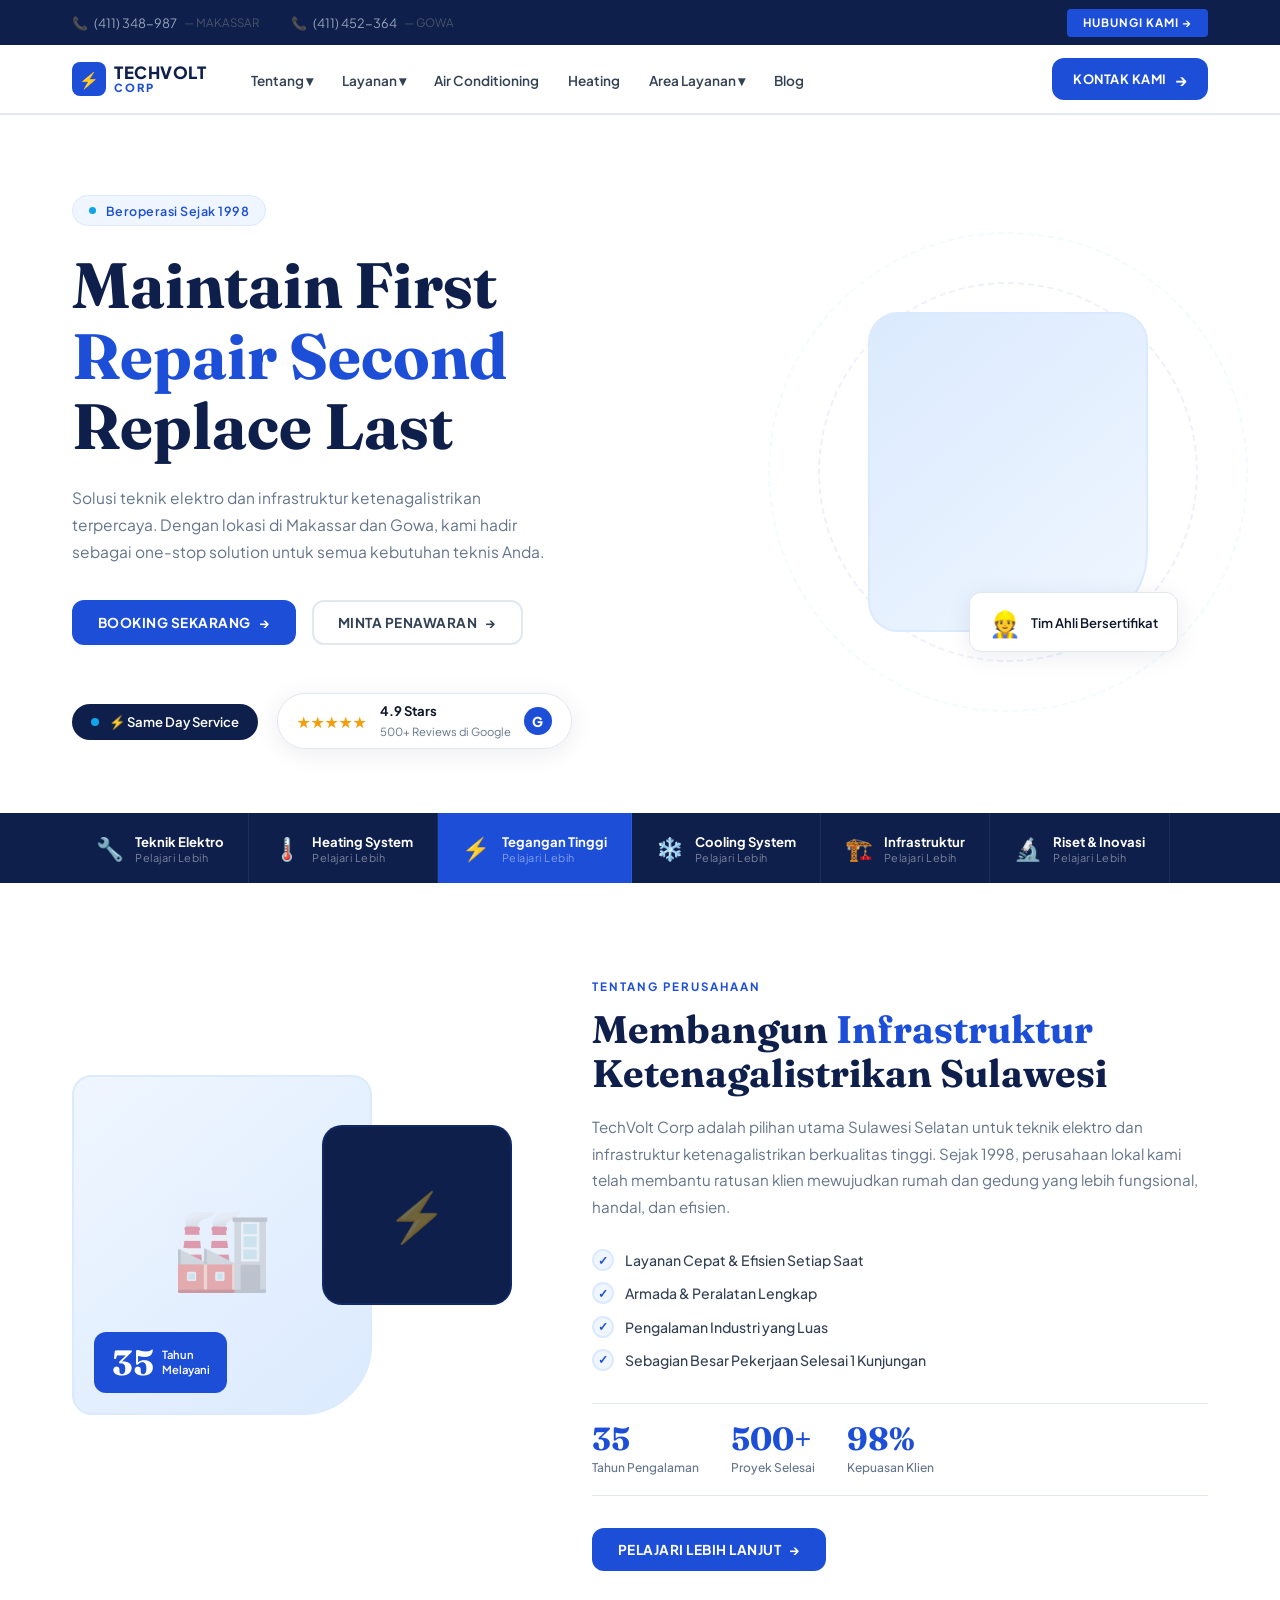
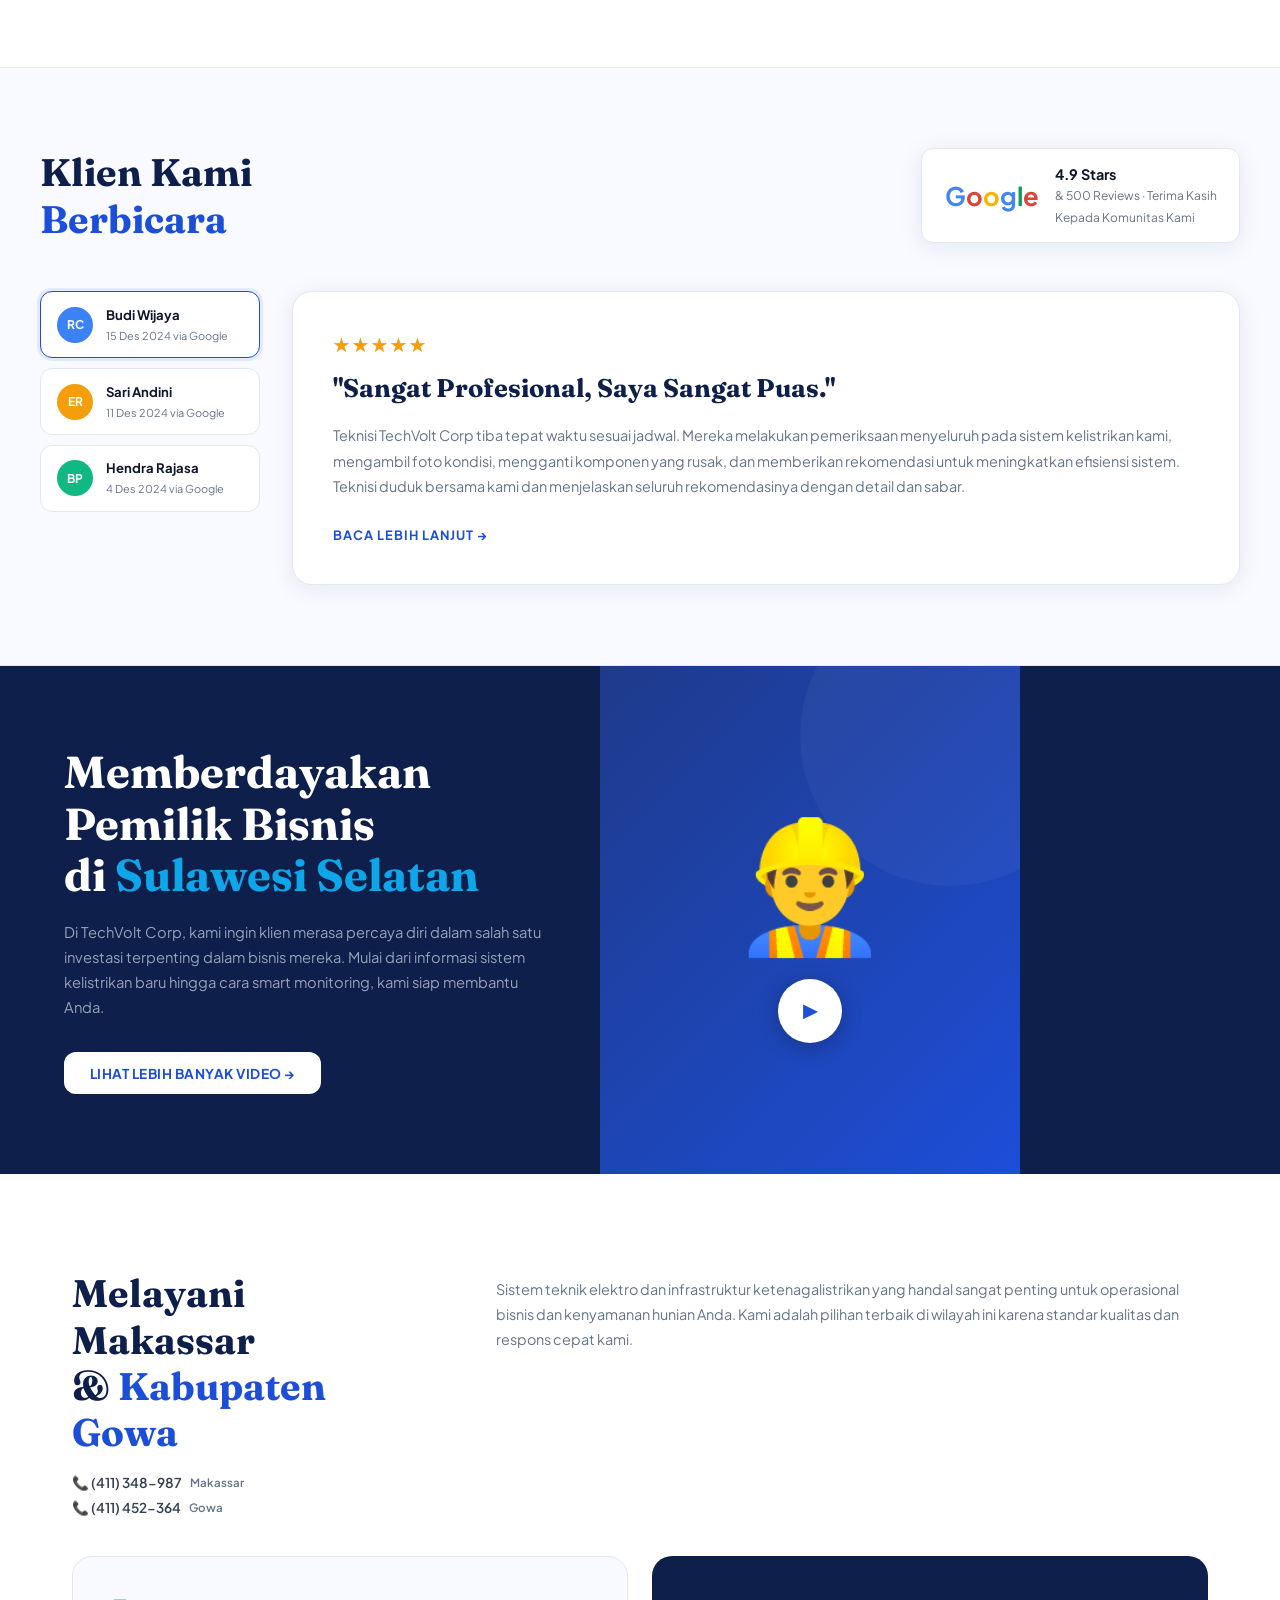
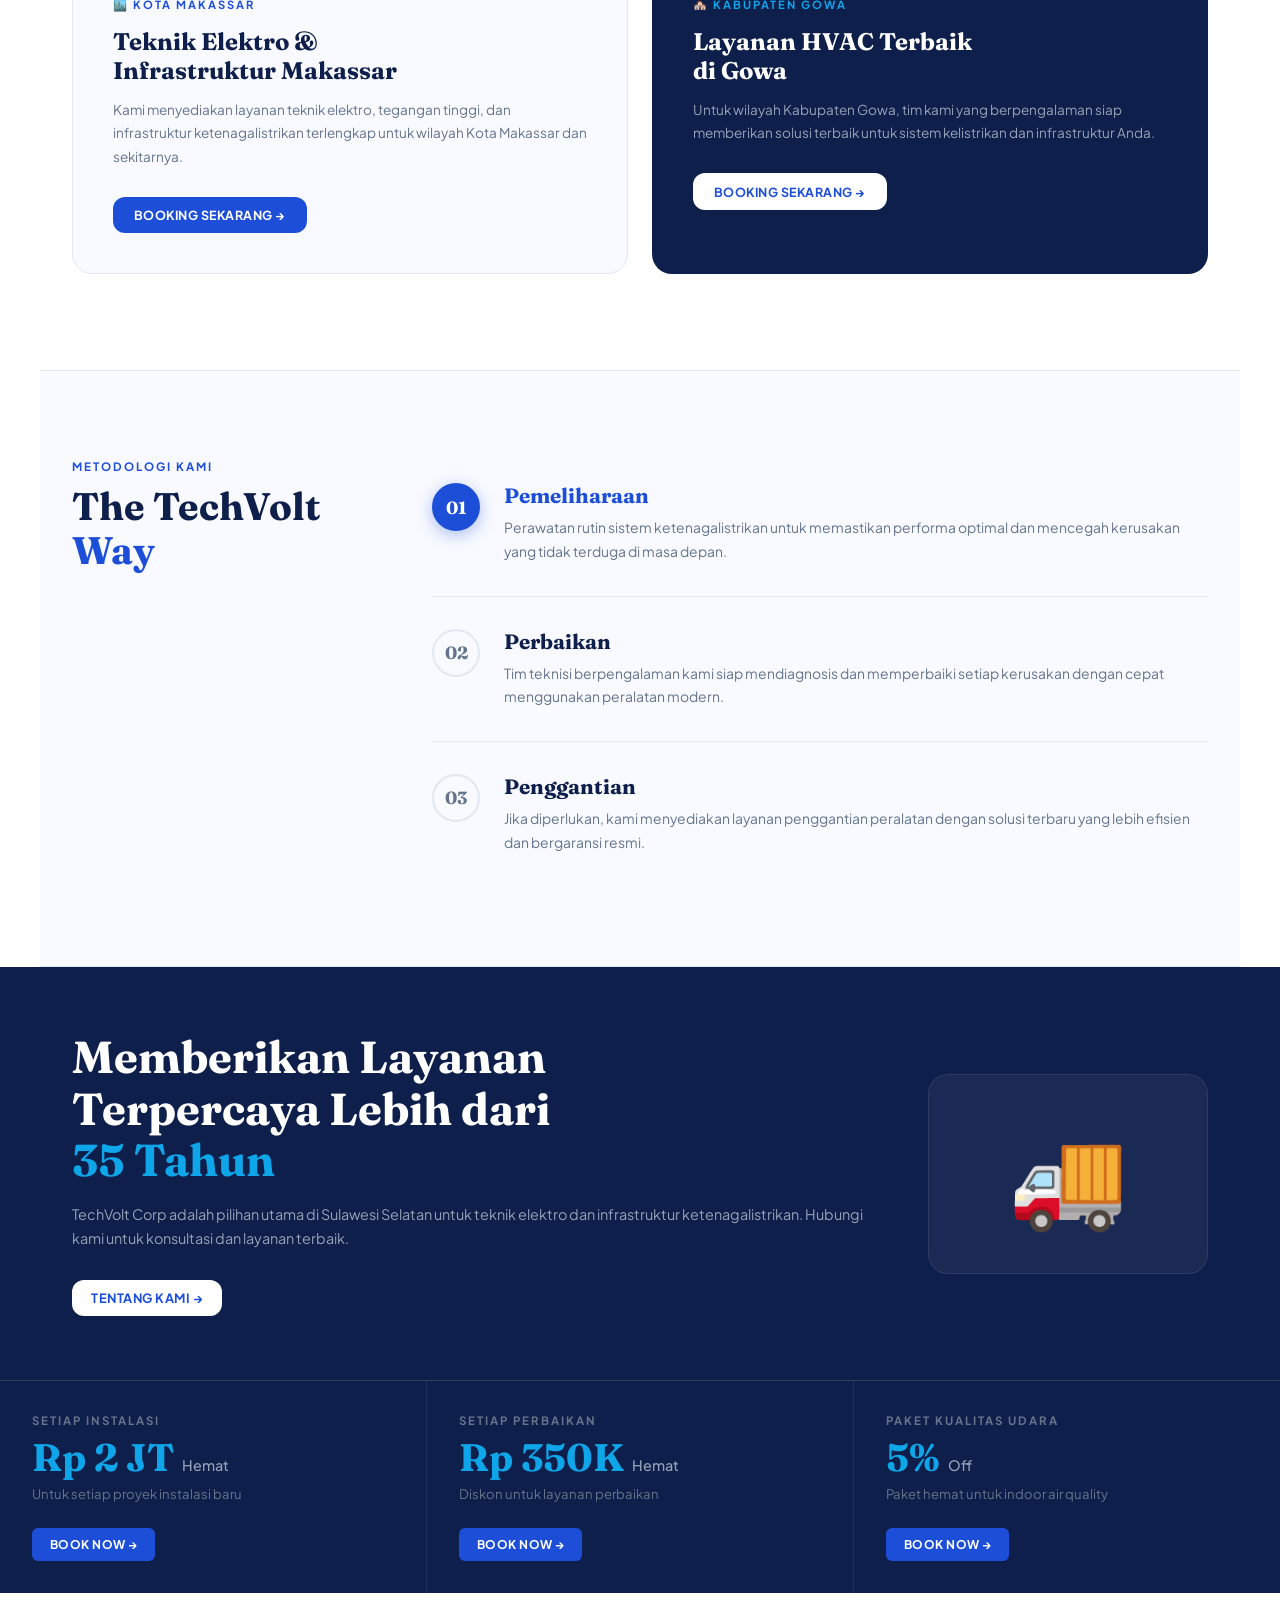
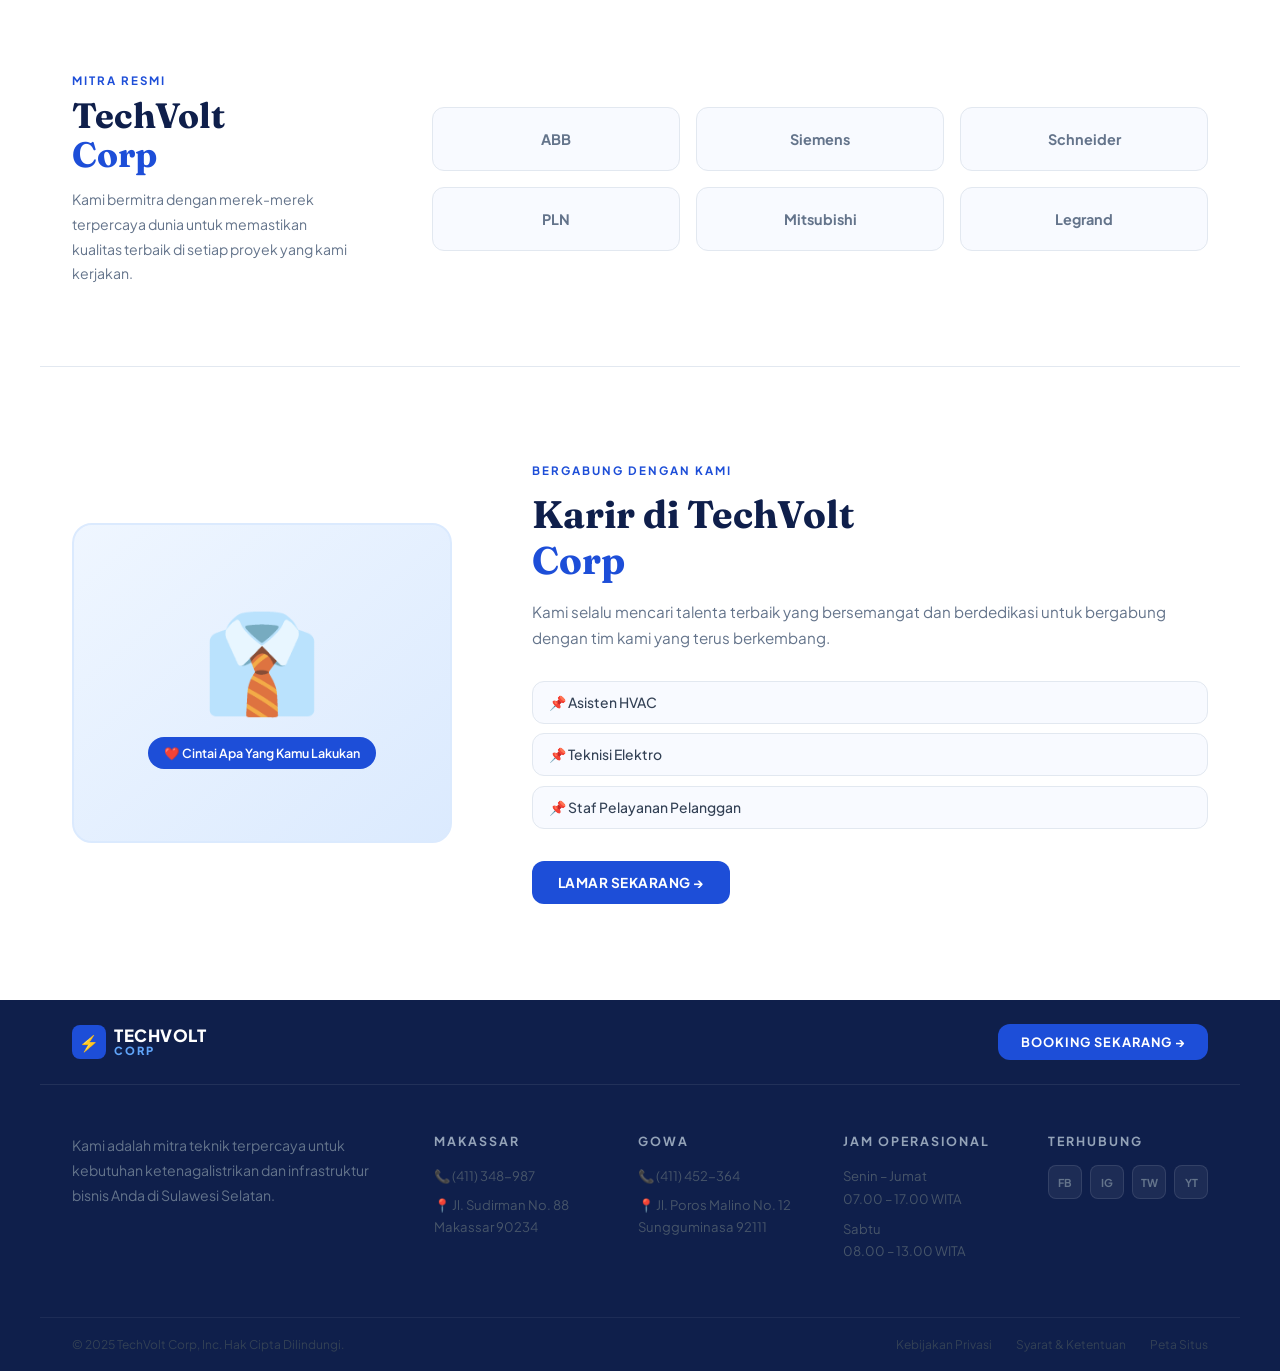
==== index.html @ 80d84a74 "Add files via upload" ====
<!DOCTYPE html>
<html lang="id">
<head>
  <meta charset="UTF-8"/>
  <meta name="viewport" content="width=device-width, initial-scale=1.0"/>
  <title>TechVolt Corp — Solusi Teknik Elektro & Infrastruktur</title>
  <link rel="preconnect" href="https://fonts.googleapis.com"/>
  <link href="https://fonts.googleapis.com/css2?family=Plus+Jakarta+Sans:wght@300;400;500;600;700;800&family=Fraunces:ital,wght@0,600;0,700;0,800;1,700&display=swap" rel="stylesheet"/>
  <link rel="stylesheet" href="style.css"/>
</head>
<body>

<!-- ── TOPBAR ── -->
<div class="topbar">
  <div class="topbar-inner">
    <div class="topbar-contacts">
      <a href="tel:+62411348987" class="topbar-link">
        <span class="topbar-icon">📞</span> (411) 348-987 <span class="topbar-city">— MAKASSAR</span>
      </a>
      <a href="tel:+62411452364" class="topbar-link">
        <span class="topbar-icon">📞</span> (411) 452-364 <span class="topbar-city">— GOWA</span>
      </a>
    </div>
    <a href="contact.html" class="topbar-cta">HUBUNGI KAMI →</a>
  </div>
</div>

<!-- ── NAVBAR ── -->
<nav class="navbar" id="navbar">
  <div class="nav-inner">
    <a href="index.html" class="logo">
      <div class="logo-bolt">⚡</div>
      <div class="logo-text">TECHVOLT<span>CORP</span></div>
    </a>
    <ul class="nav-links">
      <li><a href="about.html">Tentang ▾</a></li>
      <li><a href="services.html">Layanan ▾</a></li>
      <li><a href="services.html#ac">Air Conditioning</a></li>
      <li><a href="services.html#heating">Heating</a></li>
      <li><a href="services.html#areas">Area Layanan ▾</a></li>
      <li><a href="blog.html">Blog</a></li>
    </ul>
    <div class="nav-actions">
      <a href="contact.html" class="nav-contact-btn">KONTAK KAMI <span class="nav-arrow">→</span></a>
    </div>
    <button class="hamburger" id="hamburger">
      <span></span><span></span><span></span>
    </button>
  </div>
</nav>

<!-- MOBILE MENU -->
<div class="mobile-menu" id="mobileMenu">
  <a href="index.html">Home</a>
  <a href="about.html">Tentang Kami</a>
  <a href="services.html">Layanan</a>
  <a href="blog.html">Blog</a>
  <a href="contact.html">Kontak</a>
</div>

<!-- ── HERO ── -->
<section class="hero">
  <div class="hero-left">
    <div class="hero-tag"><span class="tag-dot"></span> Beroperasi Sejak 1998</div>
    <h1 class="hero-title">
      Maintain First<br/>
      <em>Repair Second</em><br/>
      Replace Last
    </h1>
    <p class="hero-sub">
      Solusi teknik elektro dan infrastruktur ketenagalistrikan terpercaya. 
      Dengan lokasi di Makassar dan Gowa, kami hadir sebagai one-stop solution untuk semua kebutuhan teknis Anda.
    </p>
    <div class="hero-btns">
      <a href="contact.html" class="btn-solid">BOOKING SEKARANG <span>→</span></a>
      <a href="contact.html#quote" class="btn-ghost">MINTA PENAWARAN <span>→</span></a>
    </div>

    <!-- floating badges -->
    <div class="hero-badge-1">
      <span class="badge-pulse"></span>
      <span class="badge-label">⚡ Same Day Service</span>
    </div>
    <div class="hero-badge-2">
      <div class="review-stars">★★★★★</div>
      <div class="review-info">
        <strong>4.9 Stars</strong>
        <span>500+ Reviews di Google</span>
      </div>
      <div class="google-g">G</div>
    </div>
  </div>

  <div class="hero-right">
    <div class="hero-img-wrap">
      <div class="hero-img-bg"></div>
      <div class="hero-img-card">
        <div class="hero-worker-icon">👷</div>
        <div class="hero-img-label">Tim Ahli Bersertifikat</div>
      </div>
    </div>
    <div class="hero-deco-ring r1"></div>
    <div class="hero-deco-ring r2"></div>
  </div>
</section>

<!-- ── SERVICES ROW ── -->
<section class="services-row">
  <div class="services-row-inner">
    <a href="services.html#plumbing" class="svc-chip">
      <span class="svc-ic">🔧</span>
      <div>
        <strong>Teknik Elektro</strong>
        <small>Pelajari Lebih</small>
      </div>
    </a>
    <a href="services.html#heating" class="svc-chip">
      <span class="svc-ic">🌡️</span>
      <div>
        <strong>Heating System</strong>
        <small>Pelajari Lebih</small>
      </div>
    </a>
    <a href="services.html#waterheater" class="svc-chip active">
      <span class="svc-ic">⚡</span>
      <div>
        <strong>Tegangan Tinggi</strong>
        <small>Pelajari Lebih</small>
      </div>
    </a>
    <a href="services.html#cooling" class="svc-chip">
      <span class="svc-ic">❄️</span>
      <div>
        <strong>Cooling System</strong>
        <small>Pelajari Lebih</small>
      </div>
    </a>
    <a href="services.html#drain" class="svc-chip">
      <span class="svc-ic">🏗️</span>
      <div>
        <strong>Infrastruktur</strong>
        <small>Pelajari Lebih</small>
      </div>
    </a>
    <a href="services.html#air" class="svc-chip">
      <span class="svc-ic">🔬</span>
      <div>
        <strong>Riset & Inovasi</strong>
        <small>Pelajari Lebih</small>
      </div>
    </a>
  </div>
</section>

<!-- ── ABOUT SPLIT ── -->
<section class="about-split">
  <div class="about-img-col">
    <div class="about-img-main">
      <div class="about-img-icon">🏭</div>
      <div class="about-badge-bottom">
        <strong class="ab-num">35</strong>
        <span class="ab-text">Tahun<br>Melayani</span>
      </div>
    </div>
    <div class="about-img-side">
      <div class="about-img-icon sm">⚡</div>
    </div>
  </div>

  <div class="about-text-col">
    <p class="eyebrow">TENTANG PERUSAHAAN</p>
    <h2>Membangun <em>Infrastruktur</em><br/>Ketenagalistrikan Sulawesi</h2>
    <p class="body-text">
      TechVolt Corp adalah pilihan utama Sulawesi Selatan untuk teknik elektro dan infrastruktur ketenagalistrikan berkualitas tinggi. Sejak 1998, perusahaan lokal kami telah membantu ratusan klien mewujudkan rumah dan gedung yang lebih fungsional, handal, dan efisien.
    </p>

    <div class="checklist">
      <div class="check-item"><span class="chk">✓</span> Layanan Cepat & Efisien Setiap Saat</div>
      <div class="check-item"><span class="chk">✓</span> Armada & Peralatan Lengkap</div>
      <div class="check-item"><span class="chk">✓</span> Pengalaman Industri yang Luas</div>
      <div class="check-item"><span class="chk">✓</span> Sebagian Besar Pekerjaan Selesai 1 Kunjungan</div>
    </div>

    <div class="about-stat-row">
      <div class="a-stat">
        <strong>35</strong><span>Tahun Pengalaman</span>
      </div>
      <div class="a-stat">
        <strong>500+</strong><span>Proyek Selesai</span>
      </div>
      <div class="a-stat">
        <strong>98%</strong><span>Kepuasan Klien</span>
      </div>
    </div>

    <a href="about.html" class="btn-solid">PELAJARI LEBIH LANJUT <span>→</span></a>
  </div>
</section>

<!-- ── REVIEWS ── -->
<section class="reviews-section">
  <div class="reviews-header">
    <div class="reviews-left">
      <h2>Klien Kami<br/><em>Berbicara</em></h2>
    </div>
    <div class="reviews-google">
      <div class="google-logo"><span class="g-b">G</span><span class="g-r">o</span><span class="g-y">o</span><span class="g-b">g</span><span class="g-g">l</span><span class="g-r">e</span></div>
      <div class="google-rating">
        <strong>4.9 Stars</strong>
        <span>& 500 Reviews · Terima Kasih<br/>Kepada Komunitas Kami</span>
      </div>
    </div>
  </div>

  <div class="reviews-body">
    <div class="reviews-list">
      <div class="review-pill active">
        <div class="rev-avatar" style="background:#3B82F6">RC</div>
        <div>
          <strong>Budi Wijaya</strong>
          <span>15 Des 2024 via Google</span>
        </div>
      </div>
      <div class="review-pill">
        <div class="rev-avatar" style="background:#F59E0B">ER</div>
        <div>
          <strong>Sari Andini</strong>
          <span>11 Des 2024 via Google</span>
        </div>
      </div>
      <div class="review-pill">
        <div class="rev-avatar" style="background:#10B981">BP</div>
        <div>
          <strong>Hendra Rajasa</strong>
          <span>4 Des 2024 via Google</span>
        </div>
      </div>
    </div>

    <div class="review-main">
      <div class="rev-stars">★★★★★</div>
      <h3>"Sangat Profesional, Saya Sangat Puas."</h3>
      <p>
        Teknisi TechVolt Corp tiba tepat waktu sesuai jadwal. Mereka melakukan pemeriksaan menyeluruh pada sistem kelistrikan kami, mengambil foto kondisi, mengganti komponen yang rusak, dan memberikan rekomendasi untuk meningkatkan efisiensi sistem. Teknisi duduk bersama kami dan menjelaskan seluruh rekomendasinya dengan detail dan sabar.
      </p>
      <a href="contact.html" class="rev-read">BACA LEBIH LANJUT →</a>
    </div>
  </div>
</section>

<!-- ── EMPOWERING BANNER ── -->
<section class="empower-section">
  <div class="empower-left">
    <h2>Memberdayakan<br/>Pemilik Bisnis<br/>di <em>Sulawesi Selatan</em></h2>
    <p>Di TechVolt Corp, kami ingin klien merasa percaya diri dalam salah satu investasi terpenting dalam bisnis mereka. Mulai dari informasi sistem kelistrikan baru hingga cara smart monitoring, kami siap membantu Anda.</p>
    <a href="blog.html" class="btn-white">LIHAT LEBIH BANYAK VIDEO →</a>
  </div>
  <div class="empower-right">
    <div class="empower-img-wrap">
      <div class="empower-img-icon">👷‍♂️</div>
      <div class="empower-play">▶</div>
    </div>
  </div>
</section>

<!-- ── SERVICE AREAS ── -->
<section class="areas-section">
  <div class="areas-header">
    <div class="areas-header-left">
      <h2>Melayani Makassar<br/>& <em>Kabupaten Gowa</em></h2>
      <div class="areas-phones">
        <a href="tel:+62411348987" class="area-phone">📞 (411) 348-987 <span>Makassar</span></a>
        <a href="tel:+62411452364" class="area-phone">📞 (411) 452-364 <span>Gowa</span></a>
      </div>
    </div>
    <p class="areas-desc">Sistem teknik elektro dan infrastruktur ketenagalistrikan yang handal sangat penting untuk operasional bisnis dan kenyamanan hunian Anda. Kami adalah pilihan terbaik di wilayah ini karena standar kualitas dan respons cepat kami.</p>
  </div>

  <div class="areas-cards">
    <div class="area-card">
      <div class="area-card-tag">🏙️ KOTA MAKASSAR</div>
      <h3>Teknik Elektro &<br/>Infrastruktur Makassar</h3>
      <p>Kami menyediakan layanan teknik elektro, tegangan tinggi, dan infrastruktur ketenagalistrikan terlengkap untuk wilayah Kota Makassar dan sekitarnya.</p>
      <a href="contact.html" class="area-btn">BOOKING SEKARANG →</a>
    </div>
    <div class="area-card blue">
      <div class="area-card-tag">🏘️ KABUPATEN GOWA</div>
      <h3>Layanan HVAC Terbaik<br/>di Gowa</h3>
      <p>Untuk wilayah Kabupaten Gowa, tim kami yang berpengalaman siap memberikan solusi terbaik untuk sistem kelistrikan dan infrastruktur Anda.</p>
      <a href="contact.html" class="area-btn white">BOOKING SEKARANG →</a>
    </div>
  </div>
</section>

<!-- ── THE TECHVOLT WAY ── -->
<section class="way-section">
  <div class="way-left">
    <p class="eyebrow">METODOLOGI KAMI</p>
    <h2>The TechVolt<br/><em>Way</em></h2>
  </div>
  <div class="way-steps">
    <div class="way-step active">
      <div class="step-num-wrap">
        <div class="step-num">01</div>
      </div>
      <div class="step-content">
        <h3>Pemeliharaan</h3>
        <p>Perawatan rutin sistem ketenagalistrikan untuk memastikan performa optimal dan mencegah kerusakan yang tidak terduga di masa depan.</p>
      </div>
    </div>
    <div class="way-step">
      <div class="step-num-wrap">
        <div class="step-num">02</div>
      </div>
      <div class="step-content">
        <h3>Perbaikan</h3>
        <p>Tim teknisi berpengalaman kami siap mendiagnosis dan memperbaiki setiap kerusakan dengan cepat menggunakan peralatan modern.</p>
      </div>
    </div>
    <div class="way-step">
      <div class="step-num-wrap">
        <div class="step-num">03</div>
      </div>
      <div class="step-content">
        <h3>Penggantian</h3>
        <p>Jika diperlukan, kami menyediakan layanan penggantian peralatan dengan solusi terbaru yang lebih efisien dan bergaransi resmi.</p>
      </div>
    </div>
  </div>
</section>

<!-- ── PROMO BANNER ── -->
<section class="promo-section">
  <div class="promo-top">
    <div class="promo-top-text">
      <h2>Memberikan Layanan<br/>Terpercaya Lebih dari<br/><em>35 Tahun</em></h2>
      <p>TechVolt Corp adalah pilihan utama di Sulawesi Selatan untuk teknik elektro dan infrastruktur ketenagalistrikan. Hubungi kami untuk konsultasi dan layanan terbaik.</p>
      <a href="about.html" class="btn-white sm">TENTANG KAMI →</a>
    </div>
    <div class="promo-img">
      <div class="promo-img-icon">🚚</div>
    </div>
  </div>
  <div class="promo-cards">
    <div class="promo-card">
      <div class="promo-card-label">Setiap Instalasi</div>
      <div class="promo-disc">Rp 2 JT <span>Hemat</span></div>
      <p>Untuk setiap proyek instalasi baru</p>
      <a href="contact.html" class="promo-btn">BOOK NOW →</a>
    </div>
    <div class="promo-card">
      <div class="promo-card-label">Setiap Perbaikan</div>
      <div class="promo-disc">Rp 350K <span>Hemat</span></div>
      <p>Diskon untuk layanan perbaikan</p>
      <a href="contact.html" class="promo-btn">BOOK NOW →</a>
    </div>
    <div class="promo-card">
      <div class="promo-card-label">Paket Kualitas Udara</div>
      <div class="promo-disc">5% <span>Off</span></div>
      <p>Paket hemat untuk indoor air quality</p>
      <a href="contact.html" class="promo-btn">BOOK NOW →</a>
    </div>
  </div>
</section>

<!-- ── PARTNERS ── -->
<section class="partners-section">
  <div class="partners-left">
    <p class="eyebrow">MITRA RESMI</p>
    <h2>TechVolt<br/><em>Corp</em></h2>
    <p class="body-text sm">Kami bermitra dengan merek-merek terpercaya dunia untuk memastikan kualitas terbaik di setiap proyek yang kami kerjakan.</p>
  </div>
  <div class="partners-logos">
    <div class="partner-logo">ABB</div>
    <div class="partner-logo">Siemens</div>
    <div class="partner-logo">Schneider</div>
    <div class="partner-logo">PLN</div>
    <div class="partner-logo">Mitsubishi</div>
    <div class="partner-logo">Legrand</div>
  </div>
</section>

<!-- ── CAREERS ── -->
<section class="careers-section">
  <div class="careers-img">
    <div class="careers-img-icon">👔</div>
    <div class="careers-badge">❤️ Cintai Apa Yang Kamu Lakukan</div>
  </div>
  <div class="careers-text">
    <p class="eyebrow">BERGABUNG DENGAN KAMI</p>
    <h2>Karir di TechVolt<br/><em>Corp</em></h2>
    <p class="body-text">Kami selalu mencari talenta terbaik yang bersemangat dan berdedikasi untuk bergabung dengan tim kami yang terus berkembang.</p>
    <div class="job-list">
      <div class="job-item">📌 Asisten HVAC</div>
      <div class="job-item">📌 Teknisi Elektro</div>
      <div class="job-item">📌 Staf Pelayanan Pelanggan</div>
    </div>
    <a href="contact.html" class="btn-solid">LAMAR SEKARANG →</a>
  </div>
</section>

<!-- ── FOOTER ── -->
<footer class="footer">
  <div class="footer-top-bar">
    <a href="index.html" class="logo" style="color:white">
      <div class="logo-bolt">⚡</div>
      <div class="logo-text" style="color:white">TECHVOLT<span style="color:#60A5FA">CORP</span></div>
    </a>
    <a href="contact.html" class="footer-book-btn">BOOKING SEKARANG →</a>
  </div>

  <div class="footer-grid">
    <div class="footer-col brand">
      <p>Kami adalah mitra teknik terpercaya untuk kebutuhan ketenagalistrikan dan infrastruktur bisnis Anda di Sulawesi Selatan.</p>
    </div>
    <div class="footer-col">
      <h4>Makassar</h4>
      <p>📞 (411) 348-987</p>
      <p>📍 Jl. Sudirman No. 88<br/>Makassar 90234</p>
    </div>
    <div class="footer-col">
      <h4>Gowa</h4>
      <p>📞 (411) 452-364</p>
      <p>📍 Jl. Poros Malino No. 12<br/>Sungguminasa 92111</p>
    </div>
    <div class="footer-col">
      <h4>Jam Operasional</h4>
      <p>Senin – Jumat<br/>07.00 – 17.00 WITA</p>
      <p style="margin-top:.5rem">Sabtu<br/>08.00 – 13.00 WITA</p>
    </div>
    <div class="footer-col">
      <h4>Terhubung</h4>
      <div class="footer-socials">
        <a href="#">FB</a>
        <a href="#">IG</a>
        <a href="#">TW</a>
        <a href="#">YT</a>
      </div>
    </div>
  </div>

  <div class="footer-bottom">
    <span>© 2025 TechVolt Corp, Inc. Hak Cipta Dilindungi.</span>
    <div class="footer-links-row">
      <a href="#">Kebijakan Privasi</a>
      <a href="#">Syarat & Ketentuan</a>
      <a href="#">Peta Situs</a>
    </div>
  </div>
</footer>

<script src="script.js"></script>
</body>
</html>
---- style.css ----
/* ─────────────────────────────────────────────
   TECHVOLT CORP v2 — White + Blue Modern Design
   Palette:
   - White:       #FFFFFF
   - Off-white:   #F8FAFF
   - Light blue:  #EFF6FF
   - Blue mid:    #DBEAFE
   - Blue main:   #1D4ED8
   - Blue dark:   #1E3A8A
   - Navy:        #0F1F4B
   - Accent cyan: #0EA5E9
   - Text dark:   #0F172A
   - Text gray:   #64748B
───────────────────────────────────────────── */

:root {
  --white:       #FFFFFF;
  --off-white:   #F8FAFF;
  --blue-pale:   #EFF6FF;
  --blue-light:  #DBEAFE;
  --blue:        #1D4ED8;
  --blue-dark:   #1E3A8A;
  --navy:        #0F1F4B;
  --accent:      #0EA5E9;
  --red:         #DC2626;
  --text:        #0F172A;
  --text-mid:    #334155;
  --text-gray:   #64748B;
  --border:      #E2E8F0;

  --font-head: 'Fraunces', serif;
  --font-body: 'Plus Jakarta Sans', sans-serif;

  --radius:  12px;
  --radius-lg: 20px;
  --shadow:  0 4px 24px rgba(15,31,75,0.08);
  --shadow-lg: 0 12px 48px rgba(15,31,75,0.14);
}

*, *::before, *::after { margin:0; padding:0; box-sizing:border-box; }
html { scroll-behavior: smooth; font-size: 16px; }
body { font-family: var(--font-body); background: var(--white); color: var(--text); overflow-x:hidden; }
a { text-decoration:none; color:inherit; }
img { max-width:100%; display:block; }

/* ── TOPBAR ────────────────────────────────── */
.topbar {
  background: var(--navy);
  padding: 0.55rem 0;
  font-size: 0.8rem;
}
.topbar-inner {
  max-width: 1200px;
  margin: 0 auto;
  padding: 0 2rem;
  display: flex;
  align-items: center;
  justify-content: space-between;
}
.topbar-contacts { display:flex; gap:2rem; }
.topbar-link {
  color: #94A3B8;
  display:flex; align-items:center; gap:0.4rem;
  font-family: var(--font-body);
  transition: color .2s;
}
.topbar-link:hover { color:white; }
.topbar-icon { font-size:0.8rem; }
.topbar-city { color:#475569; font-size:.72rem; }
.topbar-cta {
  background: var(--blue);
  color: white;
  font-size: 0.72rem;
  font-weight: 700;
  letter-spacing: 1px;
  padding: 0.4rem 1rem;
  border-radius: 4px;
  transition: background .2s;
}
.topbar-cta:hover { background: var(--accent); }

/* ── NAVBAR ────────────────────────────────── */
.navbar {
  position: sticky;
  top: 0;
  z-index: 1000;
  background: var(--white);
  border-bottom: 2px solid var(--border);
  transition: box-shadow .3s;
}
.navbar.scrolled { box-shadow: 0 2px 20px rgba(15,31,75,0.1); }
.nav-inner {
  max-width: 1200px;
  margin: 0 auto;
  padding: 0 2rem;
  height: 68px;
  display: flex;
  align-items: center;
  gap: 2rem;
}

.logo {
  display:flex; align-items:center; gap:0.5rem;
  flex-shrink: 0;
}
.logo-bolt {
  width: 34px; height: 34px;
  background: var(--blue);
  border-radius: 8px;
  display:flex; align-items:center; justify-content:center;
  font-size: 1rem;
  color: white;
}
.logo-text {
  font-family: var(--font-body);
  font-weight: 800;
  font-size: 1.05rem;
  letter-spacing: 0.5px;
  color: var(--navy);
  line-height: 1;
}
.logo-text span { color: var(--blue); display:block; font-size:.7rem; letter-spacing:2px; }

.nav-links {
  list-style:none;
  display:flex;
  gap:0.2rem;
  flex:1;
}
.nav-links a {
  font-size: 0.85rem;
  font-weight: 600;
  color: var(--text-mid);
  padding: 0.5rem 0.8rem;
  border-radius: 6px;
  transition: color .2s, background .2s;
  white-space: nowrap;
}
.nav-links a:hover { color: var(--blue); background: var(--blue-pale); }

.nav-contact-btn {
  display:flex; align-items:center; gap:0.5rem;
  background: var(--blue);
  color: white !important;
  font-size: 0.8rem;
  font-weight: 700;
  letter-spacing: 0.5px;
  padding: 0.65rem 1.3rem;
  border-radius: var(--radius);
  transition: background .2s, transform .2s;
  white-space: nowrap;
}
.nav-contact-btn:hover { background: var(--blue-dark); transform: translateY(-1px); }
.nav-arrow { font-size:1rem; }

.hamburger {
  display:none;
  flex-direction:column;
  gap:5px;
  background:none; border:none; cursor:pointer;
  padding:4px;
  margin-left:auto;
}
.hamburger span {
  display:block; width:24px; height:2px;
  background: var(--navy); border-radius:2px;
  transition: .3s;
}

.mobile-menu {
  display:none;
  flex-direction:column;
  background: var(--white);
  border-bottom: 2px solid var(--border);
  position: sticky; top: 68px; z-index:999;
}
.mobile-menu.open { display:flex; }
.mobile-menu a {
  padding:.85rem 2rem;
  font-size:.95rem; font-weight:600; color:var(--text-mid);
  border-bottom:1px solid var(--border);
}
.mobile-menu a:hover { color:var(--blue); background:var(--blue-pale); }

/* ── BUTTONS ───────────────────────────────── */
.btn-solid {
  display:inline-flex; align-items:center; gap:.5rem;
  background: var(--blue);
  color: white;
  font-family: var(--font-body);
  font-size: .85rem;
  font-weight: 700;
  letter-spacing: .5px;
  padding: .8rem 1.6rem;
  border-radius: var(--radius);
  transition: background .2s, transform .2s, box-shadow .2s;
}
.btn-solid:hover { background: var(--blue-dark); transform:translateY(-2px); box-shadow: 0 6px 20px rgba(29,78,216,.3); color:white; }
.btn-ghost {
  display:inline-flex; align-items:center; gap:.5rem;
  border: 2px solid var(--border);
  color: var(--text-mid);
  font-size: .85rem;
  font-weight: 700;
  letter-spacing: .5px;
  padding: .75rem 1.5rem;
  border-radius: var(--radius);
  transition: border-color .2s, color .2s;
}
.btn-ghost:hover { border-color: var(--blue); color: var(--blue); }
.btn-white {
  display:inline-flex; align-items:center; gap:.5rem;
  background: white;
  color: var(--blue);
  font-size: .85rem;
  font-weight: 700;
  letter-spacing: .5px;
  padding: .8rem 1.6rem;
  border-radius: var(--radius);
  transition: transform .2s, box-shadow .2s;
}
.btn-white:hover { transform:translateY(-2px); box-shadow:0 6px 20px rgba(0,0,0,.15); }
.btn-white.sm { padding: .65rem 1.2rem; font-size:.8rem; }

/* ── HERO ──────────────────────────────────── */
.hero {
  max-width: 1200px;
  margin: 0 auto;
  padding: 5rem 2rem 4rem;
  display: flex;
  align-items: center;
  gap: 4rem;
  position: relative;
}

.hero-left { flex: 1; }

.hero-tag {
  display: inline-flex;
  align-items:center; gap:.6rem;
  font-size: .78rem;
  font-weight: 600;
  color: var(--blue);
  background: var(--blue-pale);
  border: 1px solid var(--blue-light);
  padding: .4rem 1rem;
  border-radius: 50px;
  margin-bottom: 1.5rem;
  letter-spacing: .5px;
}
.tag-dot {
  width:7px; height:7px;
  background: var(--accent);
  border-radius:50%;
  animation: blink 1.5s infinite;
}
@keyframes blink { 0%,100%{opacity:1} 50%{opacity:.3} }

.hero-title {
  font-family: var(--font-head);
  font-size: clamp(2.8rem, 5vw, 4.2rem);
  line-height: 1.1;
  color: var(--navy);
  margin-bottom: 1.4rem;
  font-weight: 700;
}
.hero-title em { color: var(--blue); font-style: normal; }

.hero-sub {
  font-size: .97rem;
  line-height: 1.75;
  color: var(--text-gray);
  max-width: 480px;
  margin-bottom: 2.2rem;
}

.hero-btns { display:flex; gap:1rem; flex-wrap:wrap; margin-bottom:3rem; }

/* floating badges */
.hero-badge-1 {
  display:inline-flex; align-items:center; gap:.6rem;
  background: var(--navy);
  color:white;
  font-size:.82rem; font-weight:600;
  padding:.6rem 1.2rem;
  border-radius:50px;
  position:relative;
  margin-right:1rem;
}
.badge-pulse {
  width:8px;height:8px;
  background:var(--accent); border-radius:50%;
  animation: blink 1.2s infinite;
}
.badge-label { white-space:nowrap; }

.hero-badge-2 {
  display:inline-flex; align-items:center; gap:.8rem;
  background: white;
  border:1px solid var(--border);
  border-radius:50px;
  padding:.5rem 1.2rem;
  box-shadow: var(--shadow);
  vertical-align:middle;
}
.review-stars { color: #F59E0B; font-size:.95rem; letter-spacing:1px; }
.review-info strong { display:block; font-size:.82rem; color:var(--text); }
.review-info span { font-size:.7rem; color:var(--text-gray); }
.google-g {
  width:28px;height:28px;
  background:var(--blue);
  color:white;
  border-radius:50%;
  display:flex; align-items:center; justify-content:center;
  font-size:.85rem; font-weight:800;
}

/* hero right */
.hero-right {
  flex: 0 0 400px;
  position: relative;
  height: 420px;
}
.hero-img-wrap {
  position:absolute; top:50%;left:50%;
  transform:translate(-50%,-50%);
  z-index:2;
}
.hero-img-bg {
  width:280px; height:320px;
  background: linear-gradient(140deg, var(--blue-light), var(--blue-pale));
  border-radius: 30px 30px 80px 30px;
  border: 2px solid var(--blue-light);
}
.hero-img-card {
  position:absolute; bottom:-20px; right:-30px;
  background:white;
  border:1px solid var(--border);
  border-radius:var(--radius);
  padding:.8rem 1.2rem;
  display:flex; align-items:center; gap:.6rem;
  box-shadow: var(--shadow);
  font-size:.82rem; font-weight:600; color:var(--text);
}
.hero-worker-icon { font-size:1.6rem; }
.hero-img-label { white-space:nowrap; }

.hero-deco-ring {
  position:absolute; border-radius:50%;
  border:2px dashed;
}
.r1 {
  width:380px;height:380px;
  top:50%;left:50%;transform:translate(-50%,-50%);
  border-color:rgba(29,78,216,.08);
  animation:spin 30s linear infinite;
}
.r2 {
  width:480px;height:480px;
  top:50%;left:50%;transform:translate(-50%,-50%);
  border-color:rgba(14,165,233,.05);
  animation:spin 50s linear infinite reverse;
}
@keyframes spin {
  from{transform:translate(-50%,-50%) rotate(0deg)}
  to{transform:translate(-50%,-50%) rotate(360deg)}
}

/* ── SERVICES ROW ───────────────────────────── */
.services-row {
  background: var(--navy);
  padding: 0;
  overflow-x: auto;
}
.services-row-inner {
  max-width: 1200px;
  margin: 0 auto;
  padding: 0 2rem;
  display: flex;
  gap: 0;
}
.svc-chip {
  display:flex; align-items:center; gap:.7rem;
  padding: 1.2rem 1.5rem;
  border-right: 1px solid rgba(255,255,255,.07);
  flex-shrink:0;
  transition: background .2s;
  cursor:pointer;
}
.svc-chip:hover { background: rgba(255,255,255,.06); }
.svc-chip.active { background: var(--blue); }
.svc-chip:first-child { border-left:none; }
.svc-ic { font-size:1.4rem; }
.svc-chip strong { display:block; font-size:.82rem; color:white; white-space:nowrap; }
.svc-chip small { display:block; font-size:.68rem; color:rgba(255,255,255,.45); letter-spacing:.5px; margin-top:1px; }

/* ── ABOUT SPLIT ────────────────────────────── */
.about-split {
  max-width: 1200px;
  margin: 0 auto;
  padding: 6rem 2rem;
  display:flex; gap:5rem; align-items:center;
}

.about-img-col { flex:0 0 440px; position:relative; height:400px; }
.about-img-main {
  width:300px; height:340px;
  background: linear-gradient(140deg, var(--blue-pale), var(--blue-light));
  border-radius: 20px 20px 70px 20px;
  border: 2px solid var(--blue-light);
  position:absolute; left:0; top:0;
  display:flex; align-items:center; justify-content:center;
  overflow:hidden;
}
.about-img-icon { font-size:5rem; opacity:.4; }
.about-img-icon.sm { font-size:3rem; }
.about-badge-bottom {
  position:absolute; bottom:20px; left:20px;
  background: var(--blue);
  border-radius: var(--radius);
  padding:.8rem 1.1rem;
  display:flex; align-items:center; gap:.5rem;
  color:white;
}
.ab-num {
  font-family: var(--font-head);
  font-size:2.2rem; line-height:1; font-weight:700;
}
.ab-text { font-size:.7rem; line-height:1.4; font-weight:600; }
.about-img-side {
  width:190px; height:180px;
  background: var(--navy);
  border-radius: var(--radius-lg);
  position:absolute; right:0; top:50px;
  display:flex; align-items:center; justify-content:center;
  border:2px solid rgba(29,78,216,.2);
}

.about-text-col { flex:1; }
.eyebrow {
  font-size:.72rem; font-weight:700; letter-spacing:2px;
  color: var(--blue);
  margin-bottom:.8rem;
  text-transform:uppercase;
}
.about-text-col h2 {
  font-family: var(--font-head);
  font-size: clamp(1.8rem, 3vw, 2.6rem);
  color: var(--navy);
  line-height:1.15;
  margin-bottom:1.2rem;
  font-weight:700;
}
.about-text-col h2 em { color:var(--blue); font-style:normal; }
.body-text {
  font-size:.95rem; line-height:1.75; color:var(--text-gray);
  margin-bottom:1.8rem;
}
.body-text.sm { font-size:.88rem; }

.checklist { display:flex; flex-direction:column; gap:.7rem; margin-bottom:2rem; }
.check-item {
  display:flex; align-items:center; gap:.7rem;
  font-size:.88rem; color:var(--text-mid); font-weight:500;
}
.chk {
  width:22px;height:22px;
  background:var(--blue-pale); border:2px solid var(--blue-light);
  color:var(--blue); border-radius:50%;
  display:flex;align-items:center;justify-content:center;
  font-size:.75rem; font-weight:700; flex-shrink:0;
}

.about-stat-row {
  display:flex; gap:2rem; margin-bottom:2rem;
  padding:1.2rem 0; border-top:1px solid var(--border); border-bottom:1px solid var(--border);
}
.a-stat strong {
  display:block;
  font-family:var(--font-head);
  font-size:2rem; color:var(--blue); font-weight:700; line-height:1;
}
.a-stat span { font-size:.75rem; color:var(--text-gray); font-weight:500; }

/* ── REVIEWS ────────────────────────────────── */
.reviews-section {
  background: var(--off-white);
  border-top:1px solid var(--border);
  border-bottom:1px solid var(--border);
  padding: 5rem 2rem;
}
.reviews-header {
  max-width:1200px; margin:0 auto 3rem;
  display:flex; align-items:center; justify-content:space-between; gap:2rem; flex-wrap:wrap;
}
.reviews-left h2 {
  font-family:var(--font-head);
  font-size:clamp(1.8rem,3vw,2.5rem);
  color:var(--navy); font-weight:700; line-height:1.2;
}
.reviews-left h2 em { color:var(--blue); font-style:normal; }
.reviews-google {
  display:flex; align-items:center; gap:1rem;
  background:white; border:1px solid var(--border);
  border-radius:var(--radius); padding:1rem 1.4rem;
  box-shadow:var(--shadow);
}
/* Google logo colors */
.google-logo { font-size:1.6rem; font-weight:700; letter-spacing:0; }
.g-b{color:#4285F4}.g-r{color:#DB4437}.g-y{color:#F4B400}.g-g{color:#0F9D58}
.google-rating strong { display:block; font-size:.9rem; color:var(--text); }
.google-rating span { font-size:.75rem; color:var(--text-gray); line-height:1.4; }

.reviews-body {
  max-width:1200px; margin:0 auto;
  display:grid; grid-template-columns:220px 1fr; gap:2rem;
}
.reviews-list { display:flex; flex-direction:column; gap:.6rem; }
.review-pill {
  display:flex; align-items:center; gap:.8rem;
  padding:.85rem 1rem;
  border:1px solid var(--border);
  border-radius:var(--radius);
  background:white;
  cursor:pointer;
  transition:border-color .2s, box-shadow .2s;
}
.review-pill:hover { border-color:var(--blue); }
.review-pill.active { border-color:var(--blue); box-shadow:0 0 0 3px rgba(29,78,216,.1); }
.rev-avatar {
  width:36px;height:36px; border-radius:50%;
  display:flex;align-items:center;justify-content:center;
  color:white; font-size:.75rem; font-weight:700; flex-shrink:0;
}
.review-pill strong { display:block; font-size:.82rem; color:var(--text); }
.review-pill span { font-size:.68rem; color:var(--text-gray); }

.review-main {
  background:white; border:1px solid var(--border);
  border-radius:var(--radius-lg); padding:2.5rem;
  box-shadow:var(--shadow);
}
.rev-stars { color:#F59E0B; font-size:1.2rem; letter-spacing:2px; margin-bottom:1rem; }
.review-main h3 {
  font-family:var(--font-head);
  font-size:1.6rem; color:var(--navy); margin-bottom:1.2rem; font-weight:700;
}
.review-main p { font-size:.9rem; line-height:1.75; color:var(--text-gray); margin-bottom:1.5rem; }
.rev-read {
  font-size:.8rem; font-weight:700; letter-spacing:1px;
  color:var(--blue); display:inline-flex; align-items:center; gap:.3rem;
  transition:gap .2s;
}
.rev-read:hover { gap:.6rem; }

/* ── EMPOWER BANNER ─────────────────────────── */
.empower-section {
  background: var(--navy);
  display:flex; align-items:stretch;
  overflow:hidden;
}
.empower-left {
  flex:1;
  padding:5rem 3rem 5rem 4rem;
  max-width: 600px;
}
.empower-left h2 {
  font-family:var(--font-head);
  font-size:clamp(2rem,3.5vw,3rem);
  color:white; line-height:1.15; margin-bottom:1.2rem; font-weight:700;
}
.empower-left h2 em { color:var(--accent); font-style:normal; }
.empower-left p { font-size:.92rem; line-height:1.7; color:#94A3B8; margin-bottom:2rem; }
.empower-right {
  flex:0 0 420px;
  background:linear-gradient(135deg, var(--blue-dark), var(--blue));
  display:flex; align-items:center; justify-content:center;
  position:relative; overflow:hidden;
}
.empower-img-wrap { text-align:center; position:relative; z-index:1; }
.empower-img-icon { font-size:8rem; display:block; margin-bottom:1rem; }
.empower-play {
  width:64px;height:64px;
  background:white; border-radius:50%;
  display:flex;align-items:center;justify-content:center;
  font-size:1.2rem; color:var(--blue);
  margin:0 auto;
  cursor:pointer;
  box-shadow:0 4px 20px rgba(0,0,0,.25);
  transition:transform .2s;
}
.empower-play:hover { transform:scale(1.1); }
.empower-right::before {
  content:'';position:absolute;
  width:300px;height:300px;
  background:rgba(255,255,255,.04);
  border-radius:50%;
  top:-80px;right:-80px;
}

/* ── AREAS ──────────────────────────────────── */
.areas-section {
  max-width:1200px; margin:0 auto; padding:6rem 2rem;
}
.areas-header {
  display:flex; gap:4rem; align-items:flex-start; margin-bottom:2.5rem; flex-wrap:wrap;
}
.areas-header-left { flex:0 0 360px; }
.areas-header-left h2 {
  font-family:var(--font-head);
  font-size:clamp(1.8rem,3vw,2.4rem);
  color:var(--navy); line-height:1.2; margin-bottom:1.2rem; font-weight:700;
}
.areas-header-left h2 em { color:var(--blue); font-style:normal; }
.areas-phones { display:flex; flex-direction:column; gap:.5rem; }
.area-phone {
  display:inline-flex; align-items:center; gap:.5rem;
  font-size:.85rem; font-weight:600; color:var(--text-mid);
  transition:color .2s;
}
.area-phone span { font-size:.72rem; color:var(--text-gray); }
.area-phone:hover { color:var(--blue); }
.areas-desc { font-size:.9rem; line-height:1.75; color:var(--text-gray); flex:1; padding-top:.4rem; }

.areas-cards { display:grid; grid-template-columns:1fr 1fr; gap:1.5rem; }
.area-card {
  background:var(--off-white); border:1px solid var(--border);
  border-radius:var(--radius-lg); padding:2.5rem;
  transition:transform .2s, box-shadow .2s;
}
.area-card:hover { transform:translateY(-4px); box-shadow:var(--shadow-lg); }
.area-card.blue { background:var(--navy); border-color:transparent; }
.area-card-tag {
  font-size:.7rem; font-weight:700; letter-spacing:2px;
  color:var(--blue); margin-bottom:1rem;
}
.area-card.blue .area-card-tag { color:var(--accent); }
.area-card h3 {
  font-family:var(--font-head);
  font-size:1.5rem; color:var(--navy); margin-bottom:.8rem; font-weight:700; line-height:1.2;
}
.area-card.blue h3 { color:white; }
.area-card p { font-size:.85rem; line-height:1.7; color:var(--text-gray); margin-bottom:1.8rem; }
.area-card.blue p { color:#94A3B8; }
.area-btn {
  display:inline-flex; align-items:center; gap:.5rem;
  background:var(--blue); color:white;
  font-size:.78rem; font-weight:700; letter-spacing:.5px;
  padding:.65rem 1.3rem; border-radius:var(--radius);
  transition:background .2s, transform .2s;
}
.area-btn:hover { background:var(--blue-dark); transform:translateY(-1px); color:white; }
.area-btn.white { background:white; color:var(--blue); }
.area-btn.white:hover { background:var(--blue-pale); }

/* ── THE WAY ────────────────────────────────── */
.way-section {
  background:var(--off-white);
  border-top:1px solid var(--border);
  border-bottom:1px solid var(--border);
  padding:5rem 2rem;
}
.way-section > * { max-width:1200px; }
.way-section { display:flex; gap:5rem; align-items:flex-start; max-width:1200px; margin:0 auto; }
/* re-scope */
.way-left { flex:0 0 280px; padding-top:.5rem; }
.way-left .eyebrow { margin-bottom:.6rem; }
.way-left h2 {
  font-family:var(--font-head);
  font-size:clamp(2rem,3vw,2.8rem);
  color:var(--navy); font-weight:700; line-height:1.15;
}
.way-left h2 em { color:var(--blue); font-style:normal; }
.way-steps { flex:1; display:flex; flex-direction:column; gap:0; }
.way-step {
  display:flex; gap:1.5rem; padding:2rem 0;
  border-bottom:1px solid var(--border);
  cursor:pointer;
  transition:background .15s;
}
.way-step:last-child { border-bottom:none; }
.step-num-wrap {
  flex-shrink:0;
}
.step-num {
  width:48px;height:48px;
  border:2px solid var(--border);
  border-radius:50%;
  display:flex;align-items:center;justify-content:center;
  font-family:var(--font-head);
  font-size:1.1rem; color:var(--text-gray); font-weight:700;
  transition:all .2s;
}
.way-step.active .step-num {
  background:var(--blue); border-color:var(--blue); color:white;
  box-shadow:0 4px 16px rgba(29,78,216,.35);
}
.step-content h3 {
  font-family:var(--font-head);
  font-size:1.3rem; color:var(--navy); font-weight:700; margin-bottom:.5rem;
  transition:color .2s;
}
.way-step.active .step-content h3 { color:var(--blue); }
.step-content p { font-size:.87rem; line-height:1.7; color:var(--text-gray); }

/* ── PROMO SECTION ──────────────────────────── */
.promo-section {
  background:var(--navy);
  overflow:hidden;
}
.promo-top {
  display:flex; align-items:center;
  padding:4rem 2rem;
  max-width:1200px; margin:0 auto;
  gap:3rem;
}
.promo-top-text { flex:1; }
.promo-top-text h2 {
  font-family:var(--font-head);
  font-size:clamp(2rem,3.5vw,3rem);
  color:white; line-height:1.15; margin-bottom:1rem; font-weight:700;
}
.promo-top-text h2 em { color:var(--accent); font-style:normal; }
.promo-top-text p { font-size:.9rem; line-height:1.7; color:#94A3B8; margin-bottom:1.8rem; }
.promo-img {
  flex:0 0 280px; height:200px;
  background:rgba(255,255,255,.05);
  border-radius:var(--radius-lg);
  display:flex;align-items:center;justify-content:center;
  border:1px solid rgba(255,255,255,.08);
}
.promo-img-icon { font-size:6rem; }

.promo-cards {
  display:grid; grid-template-columns:repeat(3,1fr); gap:1px;
  background:rgba(255,255,255,.08);
  border-top:1px solid rgba(255,255,255,.08);
}
.promo-card {
  background:var(--navy);
  padding:2rem;
  transition:background .2s;
}
.promo-card:hover { background:rgba(255,255,255,.04); }
.promo-card-label {
  font-size:.72rem; font-weight:700; letter-spacing:2px;
  color:#64748B; text-transform:uppercase; margin-bottom:.6rem;
}
.promo-disc {
  font-family:var(--font-head);
  font-size:2.4rem; color:var(--accent); font-weight:700; line-height:1;
  margin-bottom:.5rem;
}
.promo-disc span { font-size:.9rem; font-family:var(--font-body); color:#94A3B8; font-weight:500; }
.promo-card > p { font-size:.82rem; color:#64748B; margin-bottom:1.5rem; line-height:1.5; }
.promo-btn {
  display:inline-flex; align-items:center; gap:.4rem;
  background:var(--blue); color:white;
  font-size:.75rem; font-weight:700; letter-spacing:.5px;
  padding:.55rem 1.1rem; border-radius:6px;
  transition:background .2s;
}
.promo-btn:hover { background:var(--accent); color:white; }

/* ── PARTNERS ───────────────────────────────── */
.partners-section {
  padding:5rem 2rem;
  max-width:1200px; margin:0 auto;
  display:flex; align-items:center; gap:5rem;
  border-bottom:1px solid var(--border);
}
.partners-left { flex:0 0 280px; }
.partners-left h2 {
  font-family:var(--font-head);
  font-size:2.2rem; color:var(--navy); font-weight:700; line-height:1.1;
}
.partners-left h2 em { color:var(--blue); font-style:normal; }
.partners-left .eyebrow { margin-bottom:.6rem; }
.partners-left .body-text { margin-top:.8rem; margin-bottom:0; }
.partners-logos {
  flex:1; display:grid; grid-template-columns:repeat(3,1fr); gap:1rem;
}
.partner-logo {
  border:1px solid var(--border);
  border-radius:var(--radius);
  height:64px;
  display:flex;align-items:center;justify-content:center;
  font-weight:700; font-size:.9rem; color:var(--text-gray);
  background:var(--off-white);
  transition:border-color .2s, color .2s;
}
.partner-logo:hover { border-color:var(--blue); color:var(--blue); }

/* ── CAREERS ────────────────────────────────── */
.careers-section {
  max-width:1200px; margin:0 auto;
  padding:6rem 2rem;
  display:flex; gap:5rem; align-items:center;
}
.careers-img {
  flex:0 0 380px; height:320px;
  background:linear-gradient(140deg,var(--blue-pale),var(--blue-light));
  border-radius:var(--radius-lg);
  display:flex;align-items:center;justify-content:center;
  flex-direction:column; gap:1rem;
  position:relative; overflow:hidden;
  border:2px solid var(--blue-light);
}
.careers-img-icon { font-size:6rem; }
.careers-badge {
  background:var(--blue); color:white;
  font-size:.78rem; font-weight:600;
  padding:.5rem 1rem; border-radius:50px;
}
.careers-text { flex:1; }
.careers-text h2 {
  font-family:var(--font-head);
  font-size:clamp(1.8rem,3vw,2.6rem);
  color:var(--navy); font-weight:700; line-height:1.2; margin-bottom:1rem;
}
.careers-text h2 em { color:var(--blue); font-style:normal; }
.job-list { display:flex; flex-direction:column; gap:.6rem; margin-bottom:2rem; }
.job-item {
  padding:.75rem 1rem;
  background:var(--off-white);
  border:1px solid var(--border);
  border-radius:var(--radius);
  font-size:.87rem; font-weight:500; color:var(--text-mid);
  transition:border-color .2s, color .2s;
}
.job-item:hover { border-color:var(--blue); color:var(--blue); }

/* ── FOOTER ─────────────────────────────────── */
.footer { background:var(--navy); color:white; padding-top:0; }
.footer-top-bar {
  display:flex; align-items:center; justify-content:space-between;
  padding:1.5rem 2rem;
  max-width:1200px; margin:0 auto;
  border-bottom:1px solid rgba(255,255,255,.08);
}
.footer-book-btn {
  background:var(--blue); color:white;
  font-size:.8rem; font-weight:700; letter-spacing:1px;
  padding:.65rem 1.4rem; border-radius:var(--radius);
  transition:background .2s;
}
.footer-book-btn:hover { background:var(--accent); }
.footer-grid {
  display:grid; grid-template-columns:2fr 1fr 1fr 1fr 1fr;
  gap:3rem; padding:3rem 2rem;
  max-width:1200px; margin:0 auto;
}
.footer-col h4 {
  font-size:.78rem; font-weight:700; letter-spacing:2px;
  color:#94A3B8; text-transform:uppercase;
  margin-bottom:1rem;
}
.footer-col p {
  font-size:.82rem; color:#475569; line-height:1.7;
  margin-bottom:.4rem;
}
.footer-col.brand p { color:#64748B; font-size:.88rem; line-height:1.75; }
.footer-socials { display:flex; gap:.5rem; margin-top:.5rem; }
.footer-socials a {
  width:34px;height:34px;
  background:rgba(255,255,255,.06);
  border:1px solid rgba(255,255,255,.1);
  border-radius:8px;
  display:flex;align-items:center;justify-content:center;
  font-size:.68rem; font-weight:700; color:#64748B;
  transition:background .2s, color .2s;
}
.footer-socials a:hover { background:var(--blue); color:white; border-color:var(--blue); }
.footer-bottom {
  display:flex; justify-content:space-between; align-items:center;
  padding:1.2rem 2rem;
  max-width:1200px; margin:0 auto;
  border-top:1px solid rgba(255,255,255,.06);
  font-size:.75rem; color:#334155;
  flex-wrap:wrap; gap:.5rem;
}
.footer-links-row { display:flex; gap:1.5rem; }
.footer-links-row a { color:#334155; transition:color .2s; }
.footer-links-row a:hover { color:#94A3B8; }

/* ── SCROLL REVEAL ──────────────────────────── */
.reveal {
  opacity:0; transform:translateY(24px);
  transition:opacity .65s ease, transform .65s ease;
}
.reveal.visible { opacity:1; transform:none; }

/* ── RESPONSIVE ─────────────────────────────── */
@media (max-width:1100px) {
  .hero { flex-direction:column; padding:3rem 2rem; }
  .hero-right { display:none; }
  .about-split { flex-direction:column; }
  .about-img-col { flex:none; width:100%; }
  .way-section { flex-direction:column; gap:2rem; }
  .way-left { flex:none; }
  .partners-section { flex-direction:column; gap:2rem; }
  .empower-section { flex-direction:column; }
  .empower-right { flex:none; width:100%; height:240px; }
  .careers-section { flex-direction:column; }
  .careers-img { flex:none; width:100%; }
  .footer-grid { grid-template-columns:1fr 1fr; gap:2rem; }
}
@media (max-width:768px) {
  .topbar-contacts { gap:1rem; }
  .nav-links, .nav-actions { display:none; }
  .hamburger { display:flex; }
  .services-row-inner { gap:0; }
  .about-split { padding:3rem 1.5rem; }
  .reviews-body { grid-template-columns:1fr; }
  .areas-cards { grid-template-columns:1fr; }
  .promo-cards { grid-template-columns:1fr; }
  .promo-top { flex-direction:column; }
  .promo-img { display:none; }
  .partners-logos { grid-template-columns:repeat(2,1fr); }
  .footer-grid { grid-template-columns:1fr 1fr; padding:2rem 1.5rem; }
  .footer-bottom { flex-direction:column; text-align:center; }
  .areas-header { flex-direction:column; gap:1.5rem; }
  .areas-header-left { flex:none; }
}
@media (max-width:480px) {
  .topbar-contacts { display:none; }
  .hero-btns { flex-direction:column; }
  .footer-grid { grid-template-columns:1fr; }
}
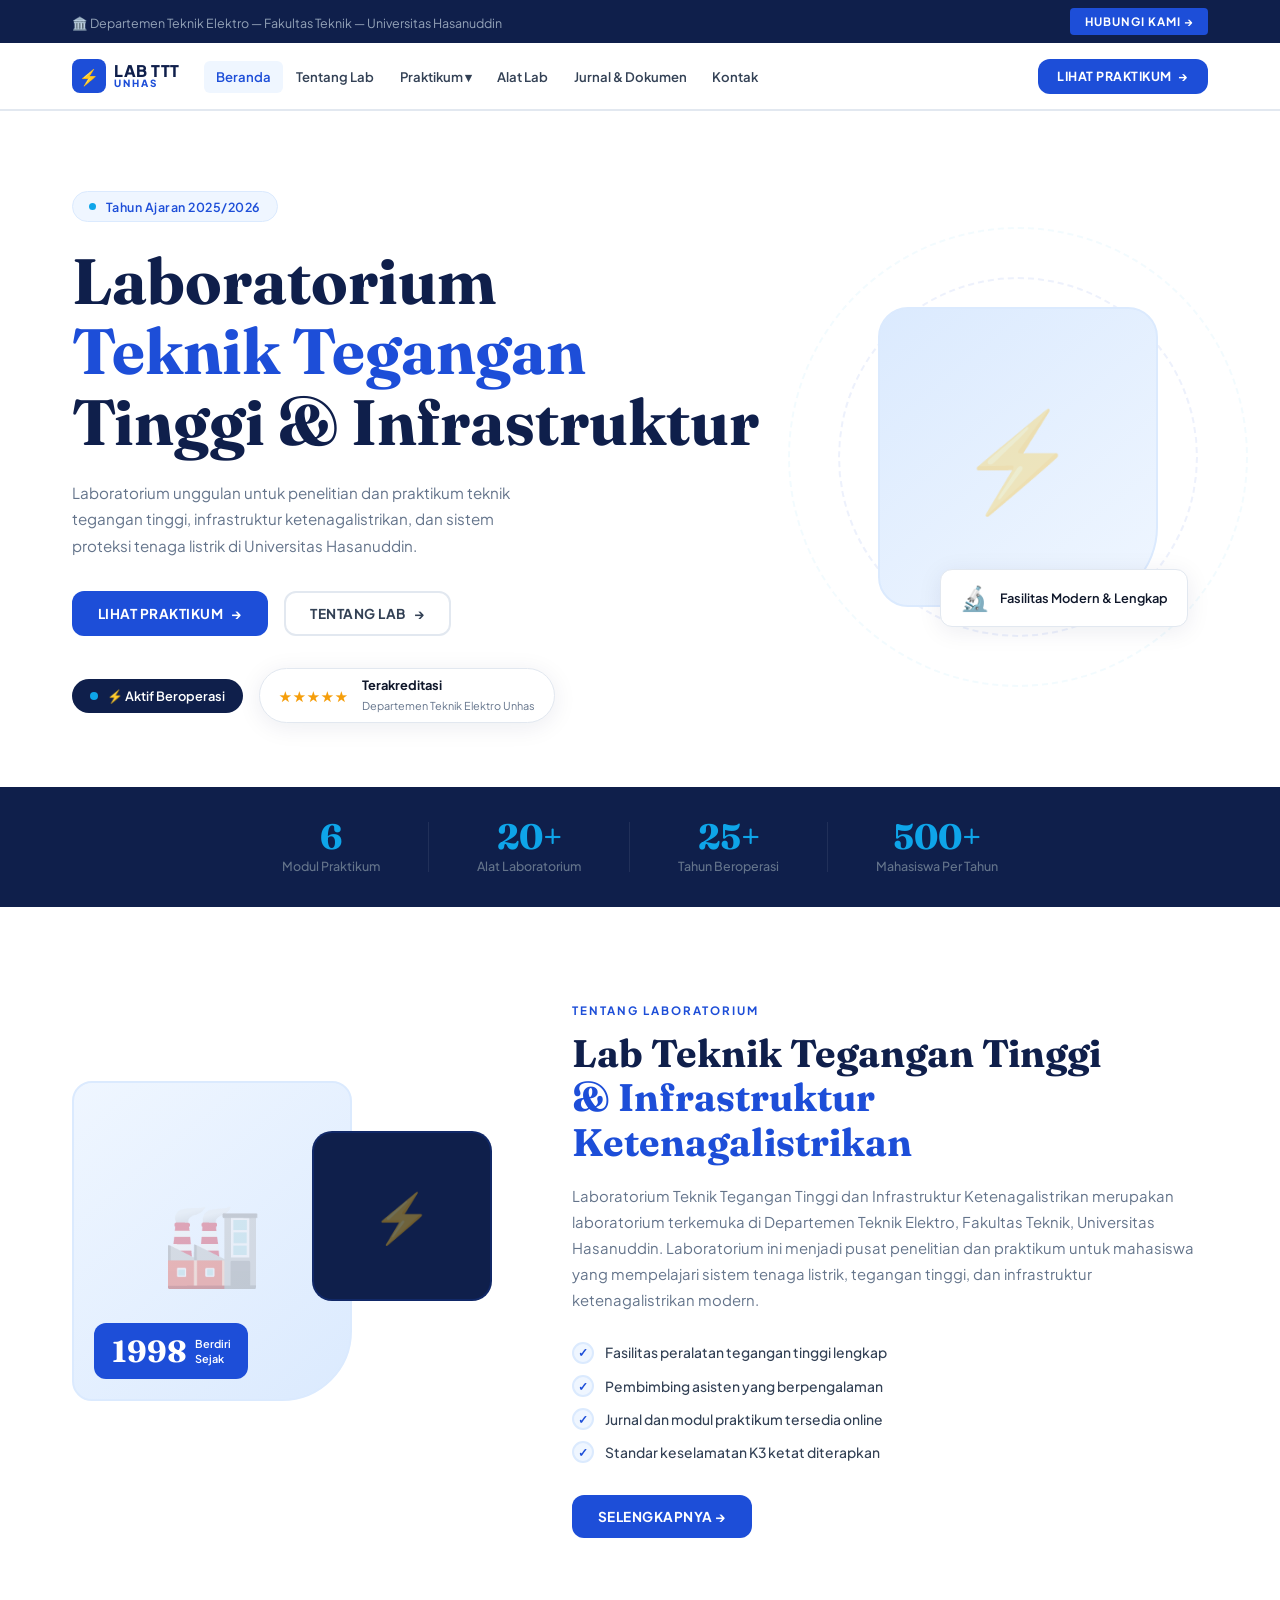
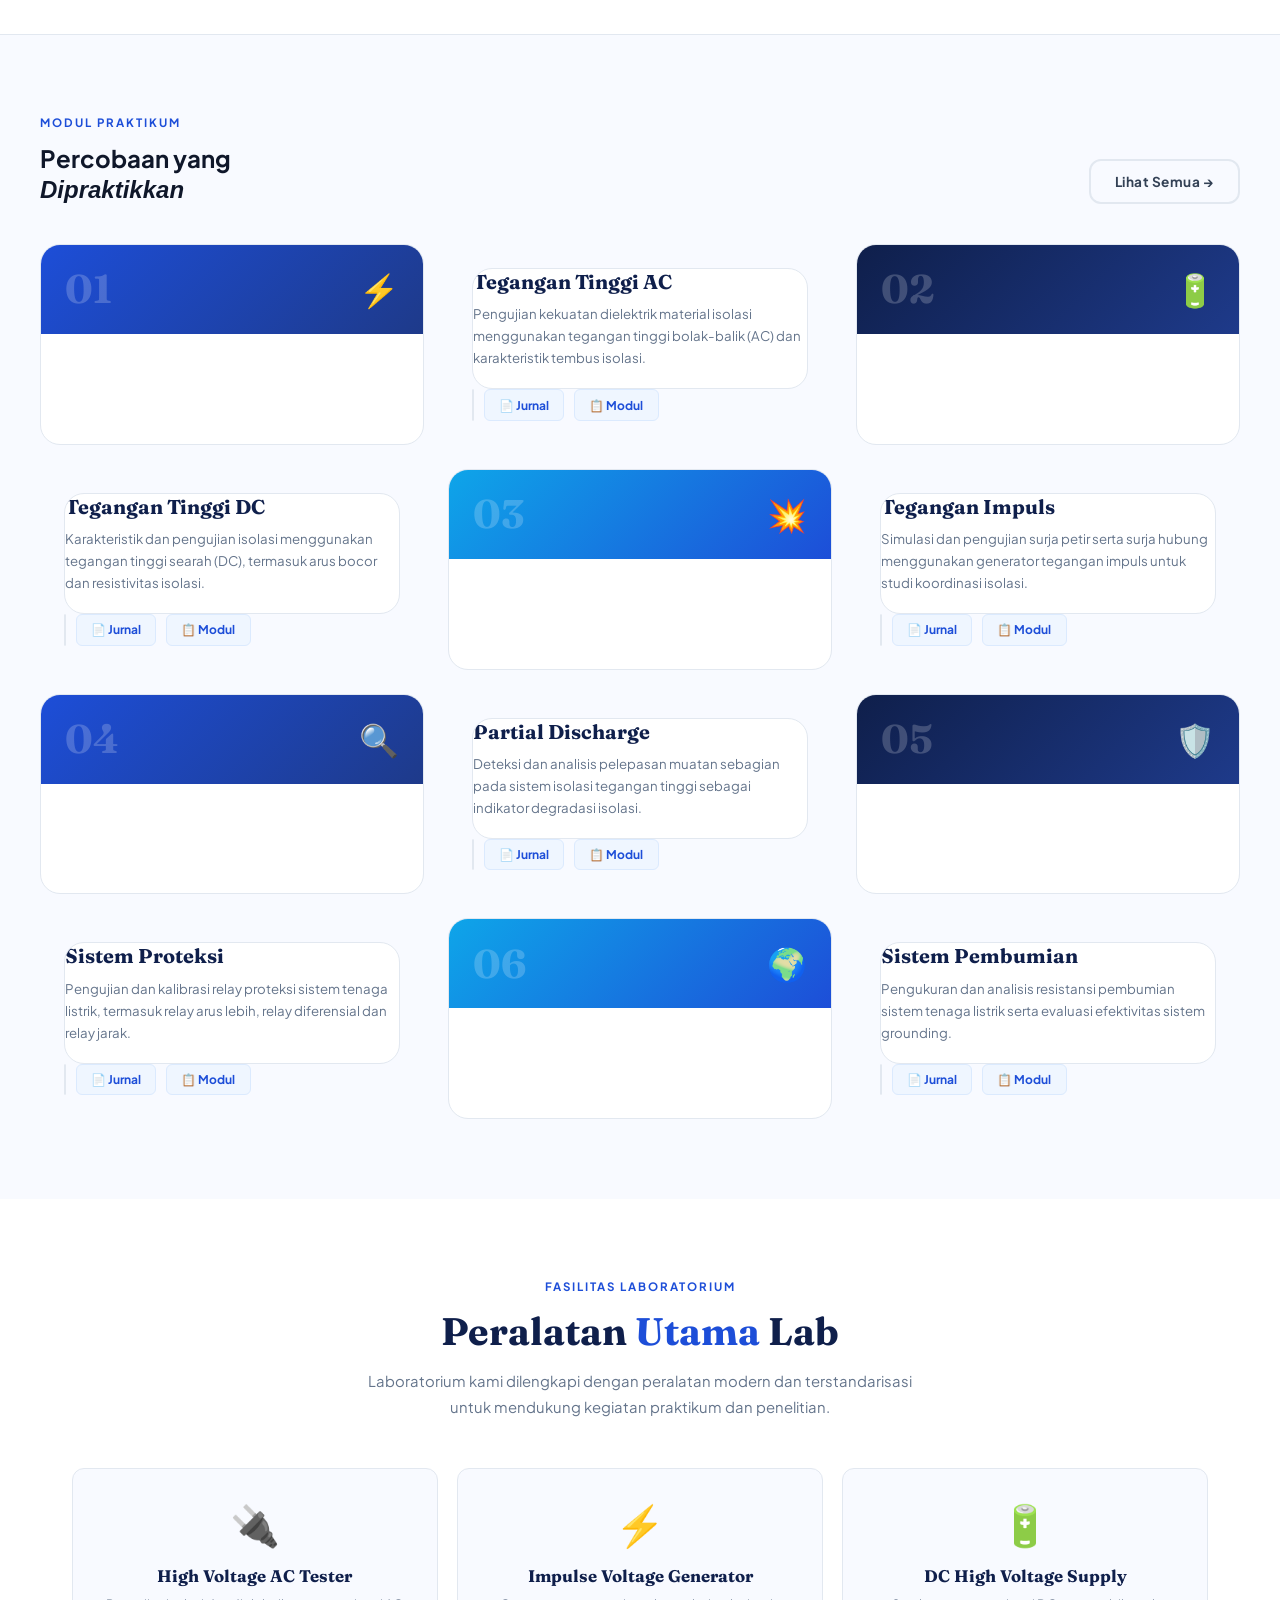
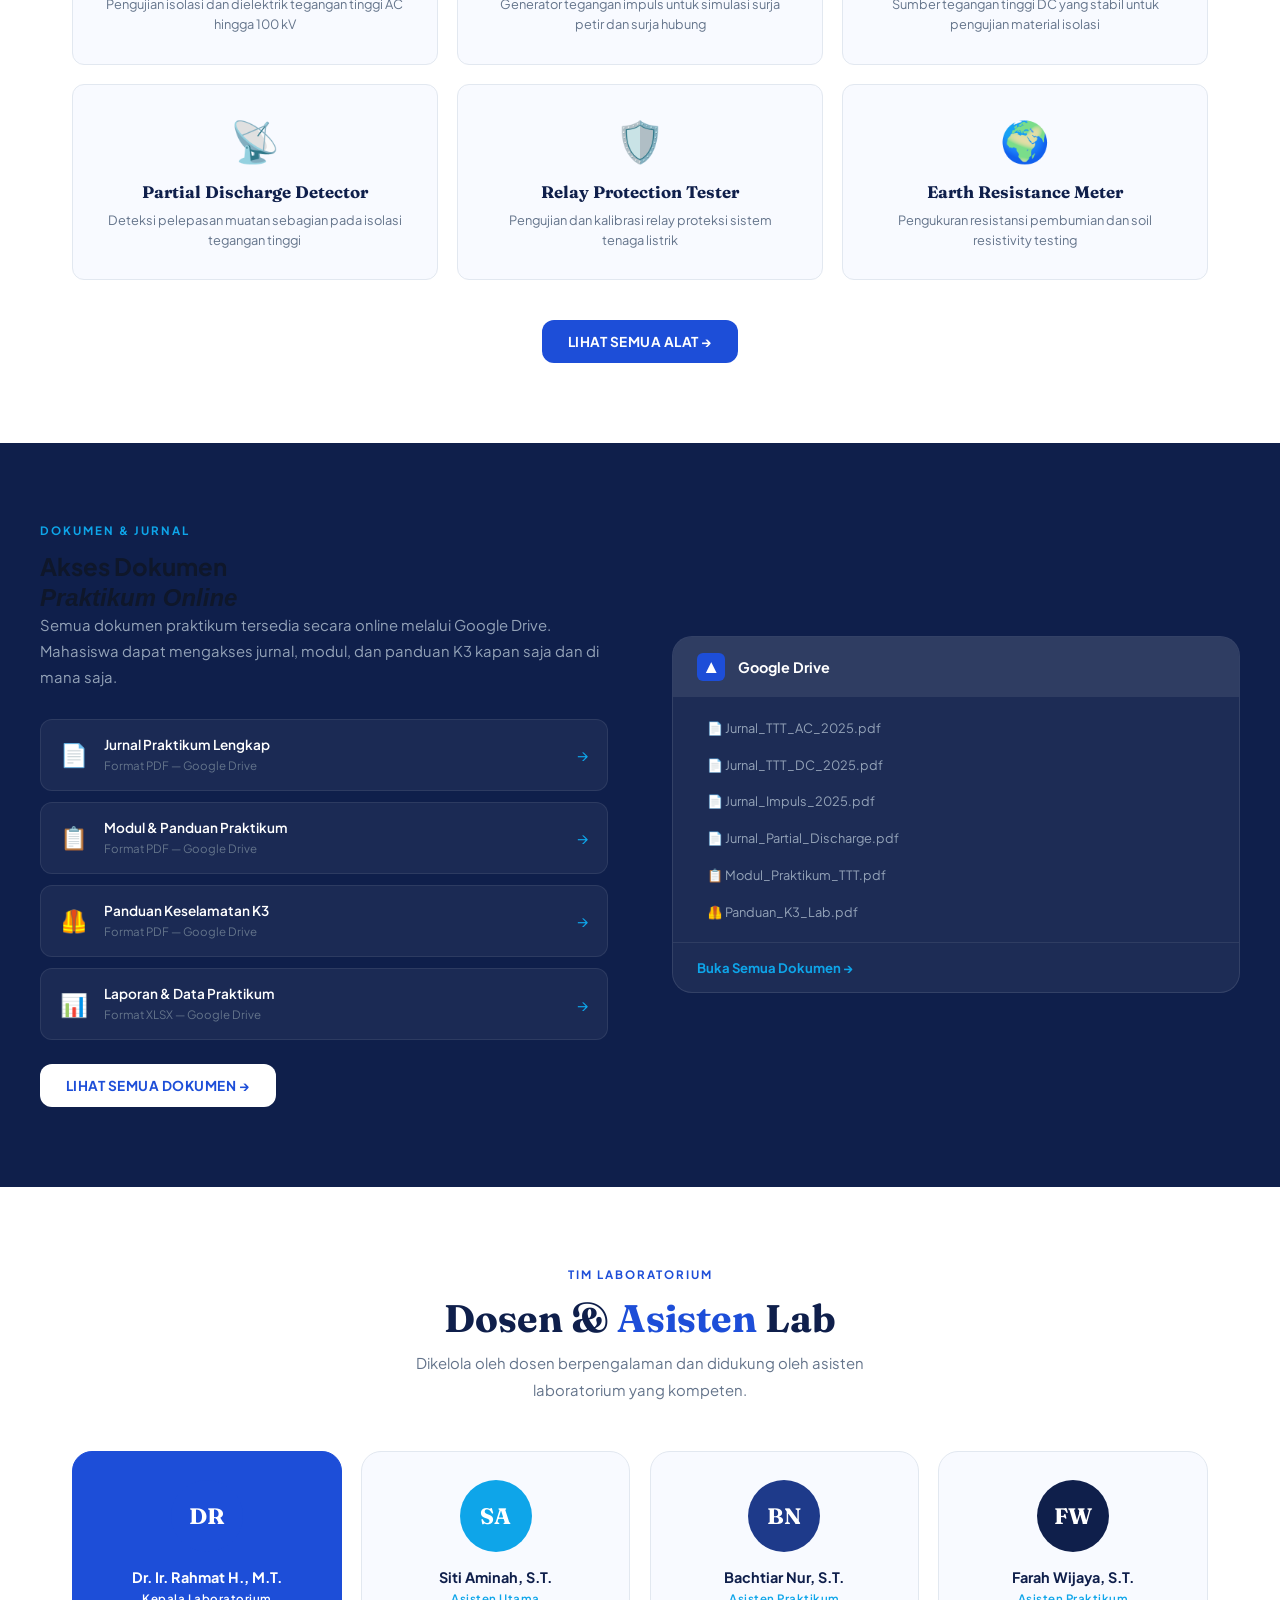
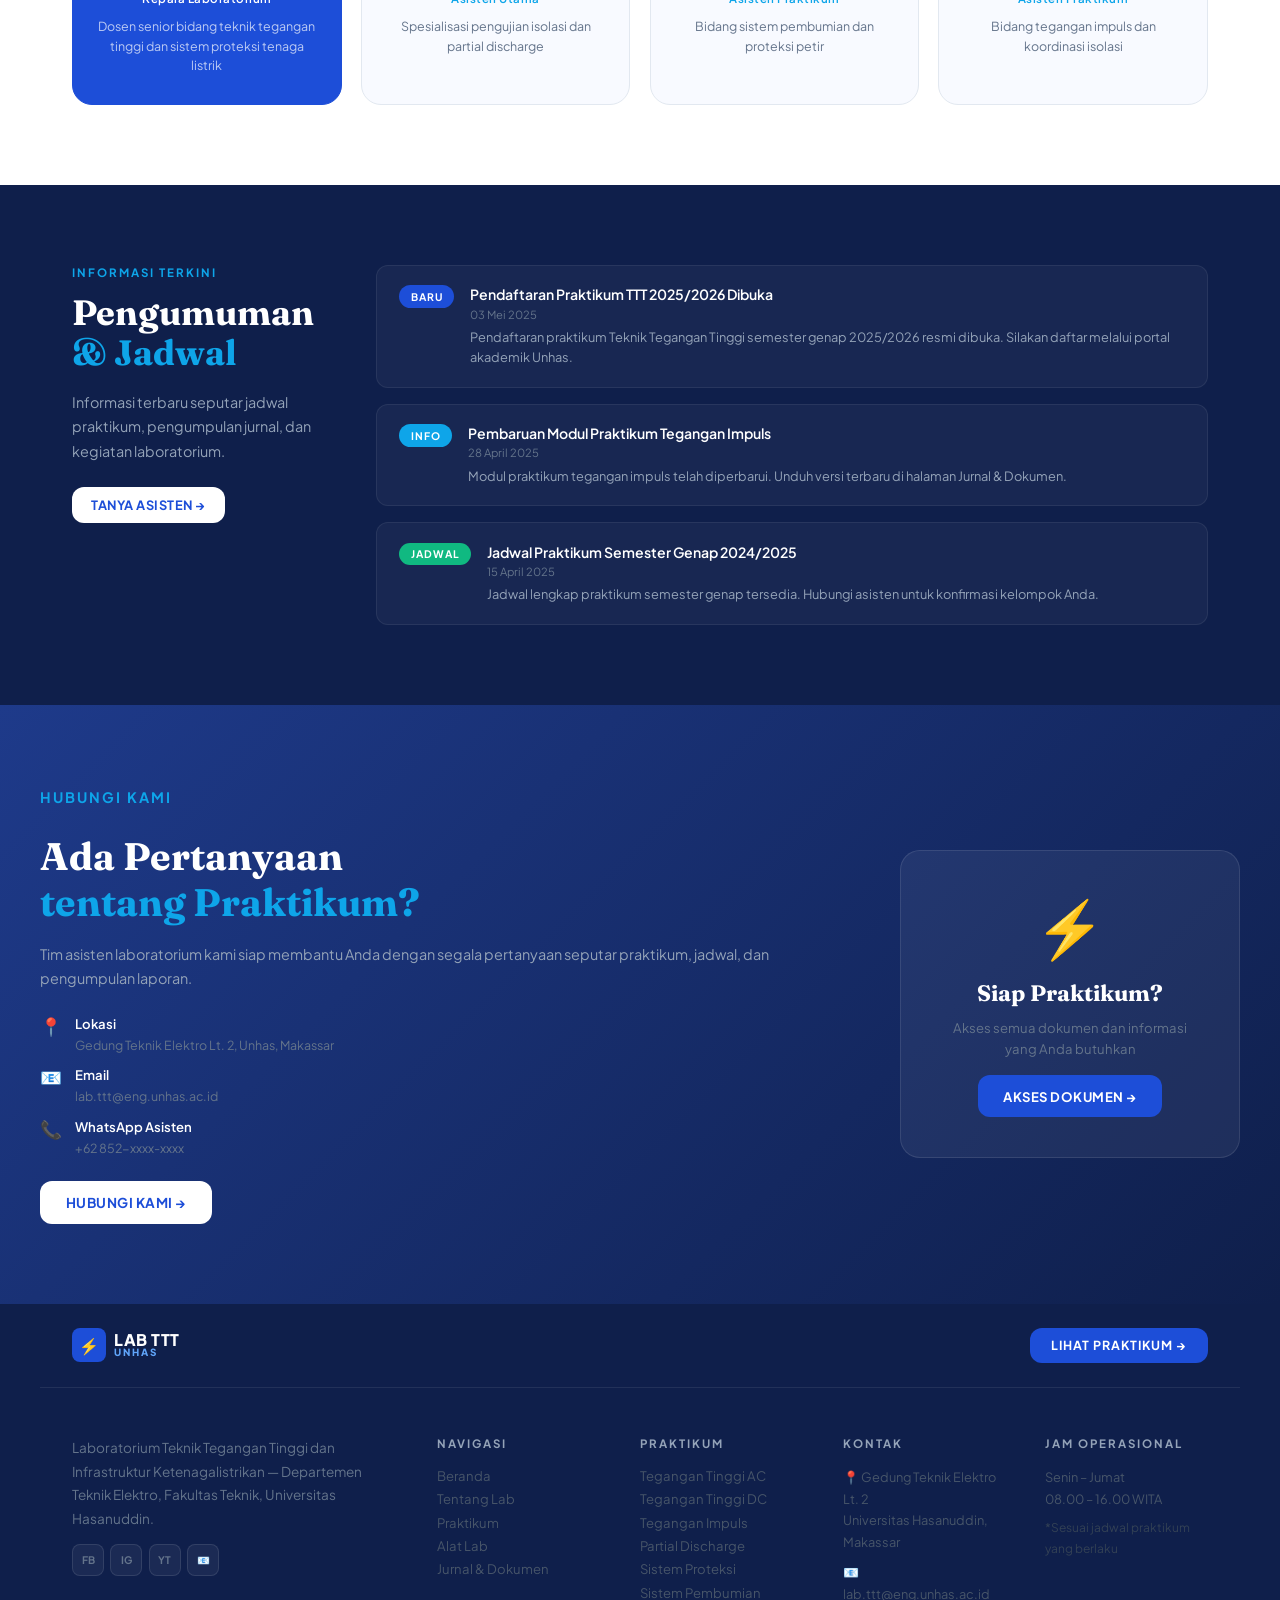
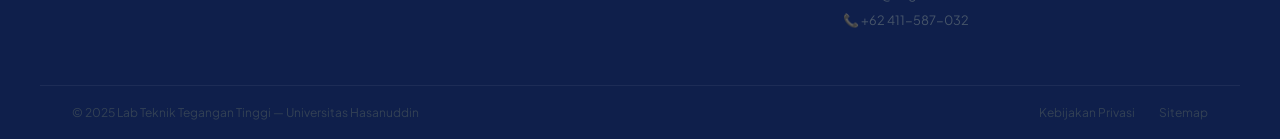
==== commit ab3ac0b2: "Add files via upload" ====
--- a/index.html
+++ b/index.html
@@ -3,100 +3,92 @@
 <head>
   <meta charset="UTF-8"/>
   <meta name="viewport" content="width=device-width, initial-scale=1.0"/>
-  <title>TechVolt Corp — Solusi Teknik Elektro & Infrastruktur</title>
+  <title>Lab Teknik Tegangan Tinggi — Universitas Hasanuddin</title>
   <link rel="preconnect" href="https://fonts.googleapis.com"/>
   <link href="https://fonts.googleapis.com/css2?family=Plus+Jakarta+Sans:wght@300;400;500;600;700;800&family=Fraunces:ital,wght@0,600;0,700;0,800;1,700&display=swap" rel="stylesheet"/>
   <link rel="stylesheet" href="style.css"/>
 </head>
 <body>
 
-<!-- ── TOPBAR ── -->
+<!-- TOPBAR -->
 <div class="topbar">
   <div class="topbar-inner">
-    <div class="topbar-contacts">
-      <a href="tel:+62411348987" class="topbar-link">
-        <span class="topbar-icon">📞</span> (411) 348-987 <span class="topbar-city">— MAKASSAR</span>
-      </a>
-      <a href="tel:+62411452364" class="topbar-link">
-        <span class="topbar-icon">📞</span> (411) 452-364 <span class="topbar-city">— GOWA</span>
-      </a>
+    <div class="topbar-left">
+      <span class="topbar-link">🏛️ Departemen Teknik Elektro — Fakultas Teknik — Universitas Hasanuddin</span>
     </div>
     <a href="contact.html" class="topbar-cta">HUBUNGI KAMI →</a>
   </div>
 </div>
 
-<!-- ── NAVBAR ── -->
+<!-- NAVBAR -->
 <nav class="navbar" id="navbar">
   <div class="nav-inner">
     <a href="index.html" class="logo">
       <div class="logo-bolt">⚡</div>
-      <div class="logo-text">TECHVOLT<span>CORP</span></div>
+      <div class="logo-text">LAB TTT<span>UNHAS</span></div>
     </a>
     <ul class="nav-links">
-      <li><a href="about.html">Tentang ▾</a></li>
-      <li><a href="services.html">Layanan ▾</a></li>
-      <li><a href="services.html#ac">Air Conditioning</a></li>
-      <li><a href="services.html#heating">Heating</a></li>
-      <li><a href="services.html#areas">Area Layanan ▾</a></li>
-      <li><a href="blog.html">Blog</a></li>
+      <li><a href="index.html" class="active">Beranda</a></li>
+      <li><a href="about.html">Tentang Lab</a></li>
+      <li><a href="praktikum.html">Praktikum ▾</a></li>
+      <li><a href="alat.html">Alat Lab</a></li>
+      <li><a href="jurnal.html">Jurnal & Dokumen</a></li>
+      <li><a href="contact.html">Kontak</a></li>
     </ul>
     <div class="nav-actions">
-      <a href="contact.html" class="nav-contact-btn">KONTAK KAMI <span class="nav-arrow">→</span></a>
-    </div>
-    <button class="hamburger" id="hamburger">
-      <span></span><span></span><span></span>
-    </button>
+      <a href="praktikum.html" class="nav-contact-btn">LIHAT PRAKTIKUM <span class="nav-arrow">→</span></a>
+    </div>
+    <button class="hamburger" id="hamburger"><span></span><span></span><span></span></button>
   </div>
 </nav>
-
-<!-- MOBILE MENU -->
 <div class="mobile-menu" id="mobileMenu">
-  <a href="index.html">Home</a>
-  <a href="about.html">Tentang Kami</a>
-  <a href="services.html">Layanan</a>
-  <a href="blog.html">Blog</a>
+  <a href="index.html">Beranda</a>
+  <a href="about.html">Tentang Lab</a>
+  <a href="praktikum.html">Praktikum</a>
+  <a href="alat.html">Alat Lab</a>
+  <a href="jurnal.html">Jurnal & Dokumen</a>
   <a href="contact.html">Kontak</a>
 </div>
 
-<!-- ── HERO ── -->
+<!-- HERO -->
 <section class="hero">
   <div class="hero-left">
-    <div class="hero-tag"><span class="tag-dot"></span> Beroperasi Sejak 1998</div>
+    <div class="hero-tag"><span class="tag-dot"></span> Tahun Ajaran 2025/2026</div>
     <h1 class="hero-title">
-      Maintain First<br/>
-      <em>Repair Second</em><br/>
-      Replace Last
+      Laboratorium<br/>
+      <em>Teknik Tegangan</em><br/>
+      Tinggi & Infrastruktur
     </h1>
     <p class="hero-sub">
-      Solusi teknik elektro dan infrastruktur ketenagalistrikan terpercaya. 
-      Dengan lokasi di Makassar dan Gowa, kami hadir sebagai one-stop solution untuk semua kebutuhan teknis Anda.
+      Laboratorium unggulan untuk penelitian dan praktikum teknik tegangan tinggi, 
+      infrastruktur ketenagalistrikan, dan sistem proteksi tenaga listrik di Universitas Hasanuddin.
     </p>
     <div class="hero-btns">
-      <a href="contact.html" class="btn-solid">BOOKING SEKARANG <span>→</span></a>
-      <a href="contact.html#quote" class="btn-ghost">MINTA PENAWARAN <span>→</span></a>
-    </div>
-
-    <!-- floating badges -->
-    <div class="hero-badge-1">
-      <span class="badge-pulse"></span>
-      <span class="badge-label">⚡ Same Day Service</span>
-    </div>
-    <div class="hero-badge-2">
-      <div class="review-stars">★★★★★</div>
-      <div class="review-info">
-        <strong>4.9 Stars</strong>
-        <span>500+ Reviews di Google</span>
-      </div>
-      <div class="google-g">G</div>
-    </div>
-  </div>
-
+      <a href="praktikum.html" class="btn-solid">LIHAT PRAKTIKUM <span>→</span></a>
+      <a href="about.html" class="btn-ghost">TENTANG LAB <span>→</span></a>
+    </div>
+    <div class="hero-badges">
+      <div class="hero-badge-1">
+        <span class="badge-pulse"></span>
+        <span class="badge-label">⚡ Aktif Beroperasi</span>
+      </div>
+      <div class="hero-badge-2">
+        <div class="review-stars">★★★★★</div>
+        <div class="review-info">
+          <strong>Terakreditasi</strong>
+          <span>Departemen Teknik Elektro Unhas</span>
+        </div>
+      </div>
+    </div>
+  </div>
   <div class="hero-right">
     <div class="hero-img-wrap">
-      <div class="hero-img-bg"></div>
+      <div class="hero-img-bg">
+        <div class="hero-center-icon">⚡</div>
+      </div>
       <div class="hero-img-card">
-        <div class="hero-worker-icon">👷</div>
-        <div class="hero-img-label">Tim Ahli Bersertifikat</div>
+        <div class="hero-worker-icon">🔬</div>
+        <div class="hero-img-label">Fasilitas Modern & Lengkap</div>
       </div>
     </div>
     <div class="hero-deco-ring r1"></div>
@@ -104,347 +96,423 @@
   </div>
 </section>
 
-<!-- ── SERVICES ROW ── -->
-<section class="services-row">
-  <div class="services-row-inner">
-    <a href="services.html#plumbing" class="svc-chip">
-      <span class="svc-ic">🔧</span>
-      <div>
-        <strong>Teknik Elektro</strong>
-        <small>Pelajari Lebih</small>
-      </div>
-    </a>
-    <a href="services.html#heating" class="svc-chip">
-      <span class="svc-ic">🌡️</span>
-      <div>
-        <strong>Heating System</strong>
-        <small>Pelajari Lebih</small>
-      </div>
-    </a>
-    <a href="services.html#waterheater" class="svc-chip active">
-      <span class="svc-ic">⚡</span>
-      <div>
-        <strong>Tegangan Tinggi</strong>
-        <small>Pelajari Lebih</small>
-      </div>
-    </a>
-    <a href="services.html#cooling" class="svc-chip">
-      <span class="svc-ic">❄️</span>
-      <div>
-        <strong>Cooling System</strong>
-        <small>Pelajari Lebih</small>
-      </div>
-    </a>
-    <a href="services.html#drain" class="svc-chip">
-      <span class="svc-ic">🏗️</span>
-      <div>
-        <strong>Infrastruktur</strong>
-        <small>Pelajari Lebih</small>
-      </div>
-    </a>
-    <a href="services.html#air" class="svc-chip">
-      <span class="svc-ic">🔬</span>
-      <div>
-        <strong>Riset & Inovasi</strong>
-        <small>Pelajari Lebih</small>
-      </div>
-    </a>
-  </div>
-</section>
-
-<!-- ── ABOUT SPLIT ── -->
+<!-- STATS STRIP -->
+<div class="stats-strip">
+  <div class="stats-strip-inner">
+    <div class="strip-stat">
+      <strong>6</strong><span>Modul Praktikum</span>
+    </div>
+    <div class="strip-div"></div>
+    <div class="strip-stat">
+      <strong>20+</strong><span>Alat Laboratorium</span>
+    </div>
+    <div class="strip-div"></div>
+    <div class="strip-stat">
+      <strong>25+</strong><span>Tahun Beroperasi</span>
+    </div>
+    <div class="strip-div"></div>
+    <div class="strip-stat">
+      <strong>500+</strong><span>Mahasiswa Per Tahun</span>
+    </div>
+  </div>
+</div>
+
+<!-- ABOUT SECTION (singkat di homepage) -->
 <section class="about-split">
   <div class="about-img-col">
     <div class="about-img-main">
-      <div class="about-img-icon">🏭</div>
+      <div class="about-center-icon">🏭</div>
       <div class="about-badge-bottom">
-        <strong class="ab-num">35</strong>
-        <span class="ab-text">Tahun<br>Melayani</span>
+        <span class="ab-num">1998</span>
+        <span class="ab-text">Berdiri<br/>Sejak</span>
       </div>
     </div>
     <div class="about-img-side">
       <div class="about-img-icon sm">⚡</div>
     </div>
   </div>
-
   <div class="about-text-col">
-    <p class="eyebrow">TENTANG PERUSAHAAN</p>
-    <h2>Membangun <em>Infrastruktur</em><br/>Ketenagalistrikan Sulawesi</h2>
+    <p class="eyebrow">TENTANG LABORATORIUM</p>
+    <h2>Lab Teknik Tegangan Tinggi<br/><em>& Infrastruktur Ketenagalistrikan</em></h2>
     <p class="body-text">
-      TechVolt Corp adalah pilihan utama Sulawesi Selatan untuk teknik elektro dan infrastruktur ketenagalistrikan berkualitas tinggi. Sejak 1998, perusahaan lokal kami telah membantu ratusan klien mewujudkan rumah dan gedung yang lebih fungsional, handal, dan efisien.
+      Laboratorium Teknik Tegangan Tinggi dan Infrastruktur Ketenagalistrikan merupakan laboratorium
+      terkemuka di Departemen Teknik Elektro, Fakultas Teknik, Universitas Hasanuddin. Laboratorium
+      ini menjadi pusat penelitian dan praktikum untuk mahasiswa yang mempelajari sistem tenaga listrik,
+      tegangan tinggi, dan infrastruktur ketenagalistrikan modern.
     </p>
-
     <div class="checklist">
-      <div class="check-item"><span class="chk">✓</span> Layanan Cepat & Efisien Setiap Saat</div>
-      <div class="check-item"><span class="chk">✓</span> Armada & Peralatan Lengkap</div>
-      <div class="check-item"><span class="chk">✓</span> Pengalaman Industri yang Luas</div>
-      <div class="check-item"><span class="chk">✓</span> Sebagian Besar Pekerjaan Selesai 1 Kunjungan</div>
-    </div>
-
-    <div class="about-stat-row">
-      <div class="a-stat">
-        <strong>35</strong><span>Tahun Pengalaman</span>
-      </div>
-      <div class="a-stat">
-        <strong>500+</strong><span>Proyek Selesai</span>
-      </div>
-      <div class="a-stat">
-        <strong>98%</strong><span>Kepuasan Klien</span>
-      </div>
-    </div>
-
-    <a href="about.html" class="btn-solid">PELAJARI LEBIH LANJUT <span>→</span></a>
-  </div>
-</section>
-
-<!-- ── REVIEWS ── -->
-<section class="reviews-section">
-  <div class="reviews-header">
-    <div class="reviews-left">
-      <h2>Klien Kami<br/><em>Berbicara</em></h2>
-    </div>
-    <div class="reviews-google">
-      <div class="google-logo"><span class="g-b">G</span><span class="g-r">o</span><span class="g-y">o</span><span class="g-b">g</span><span class="g-g">l</span><span class="g-r">e</span></div>
-      <div class="google-rating">
-        <strong>4.9 Stars</strong>
-        <span>& 500 Reviews · Terima Kasih<br/>Kepada Komunitas Kami</span>
-      </div>
-    </div>
-  </div>
-
-  <div class="reviews-body">
-    <div class="reviews-list">
-      <div class="review-pill active">
-        <div class="rev-avatar" style="background:#3B82F6">RC</div>
-        <div>
-          <strong>Budi Wijaya</strong>
-          <span>15 Des 2024 via Google</span>
-        </div>
-      </div>
-      <div class="review-pill">
-        <div class="rev-avatar" style="background:#F59E0B">ER</div>
-        <div>
-          <strong>Sari Andini</strong>
-          <span>11 Des 2024 via Google</span>
-        </div>
-      </div>
-      <div class="review-pill">
-        <div class="rev-avatar" style="background:#10B981">BP</div>
-        <div>
-          <strong>Hendra Rajasa</strong>
-          <span>4 Des 2024 via Google</span>
-        </div>
-      </div>
-    </div>
-
-    <div class="review-main">
-      <div class="rev-stars">★★★★★</div>
-      <h3>"Sangat Profesional, Saya Sangat Puas."</h3>
-      <p>
-        Teknisi TechVolt Corp tiba tepat waktu sesuai jadwal. Mereka melakukan pemeriksaan menyeluruh pada sistem kelistrikan kami, mengambil foto kondisi, mengganti komponen yang rusak, dan memberikan rekomendasi untuk meningkatkan efisiensi sistem. Teknisi duduk bersama kami dan menjelaskan seluruh rekomendasinya dengan detail dan sabar.
+      <div class="check-item"><span class="chk">✓</span> Fasilitas peralatan tegangan tinggi lengkap</div>
+      <div class="check-item"><span class="chk">✓</span> Pembimbing asisten yang berpengalaman</div>
+      <div class="check-item"><span class="chk">✓</span> Jurnal dan modul praktikum tersedia online</div>
+      <div class="check-item"><span class="chk">✓</span> Standar keselamatan K3 ketat diterapkan</div>
+    </div>
+    <a href="about.html" class="btn-solid">SELENGKAPNYA →</a>
+  </div>
+</section>
+
+<!-- PRAKTIKUM PREVIEW -->
+<section class="praktikum-section">
+  <div class="praktikum-header">
+    <div>
+      <p class="eyebrow">MODUL PRAKTIKUM</p>
+      <h2>Percobaan yang<br/><em>Dipraktikkan</em></h2>
+    </div>
+    <a href="praktikum.html" class="btn-ghost">Lihat Semua →</a>
+  </div>
+  <div class="praktikum-grid">
+
+    <a href="praktikum.html#ttt-ac" class="prak-card">
+      <div class="prak-card-header blue">
+        <span class="prak-num">01</span>
+        <span class="prak-icon">⚡</span>
+      </div>
+      <div class="prak-card-body">
+        <h3>Tegangan Tinggi AC</h3>
+        <p>Pengujian kekuatan dielektrik material isolasi menggunakan tegangan tinggi bolak-balik (AC) dan karakteristik tembus isolasi.</p>
+        <div class="prak-links">
+          <a href="https://drive.google.com/your-link-here" target="_blank" class="prak-link gdrive">📄 Jurnal</a>
+          <a href="https://drive.google.com/your-link-here" target="_blank" class="prak-link gdrive">📋 Modul</a>
+        </div>
+      </div>
+    </a>
+
+    <a href="praktikum.html#ttt-dc" class="prak-card">
+      <div class="prak-card-header navy">
+        <span class="prak-num">02</span>
+        <span class="prak-icon">🔋</span>
+      </div>
+      <div class="prak-card-body">
+        <h3>Tegangan Tinggi DC</h3>
+        <p>Karakteristik dan pengujian isolasi menggunakan tegangan tinggi searah (DC), termasuk arus bocor dan resistivitas isolasi.</p>
+        <div class="prak-links">
+          <a href="https://drive.google.com/your-link-here" target="_blank" class="prak-link gdrive">📄 Jurnal</a>
+          <a href="https://drive.google.com/your-link-here" target="_blank" class="prak-link gdrive">📋 Modul</a>
+        </div>
+      </div>
+    </a>
+
+    <a href="praktikum.html#ttt-impuls" class="prak-card">
+      <div class="prak-card-header accent">
+        <span class="prak-num">03</span>
+        <span class="prak-icon">💥</span>
+      </div>
+      <div class="prak-card-body">
+        <h3>Tegangan Impuls</h3>
+        <p>Simulasi dan pengujian surja petir serta surja hubung menggunakan generator tegangan impuls untuk studi koordinasi isolasi.</p>
+        <div class="prak-links">
+          <a href="https://drive.google.com/your-link-here" target="_blank" class="prak-link gdrive">📄 Jurnal</a>
+          <a href="https://drive.google.com/your-link-here" target="_blank" class="prak-link gdrive">📋 Modul</a>
+        </div>
+      </div>
+    </a>
+
+    <a href="praktikum.html#partial-discharge" class="prak-card">
+      <div class="prak-card-header blue">
+        <span class="prak-num">04</span>
+        <span class="prak-icon">🔍</span>
+      </div>
+      <div class="prak-card-body">
+        <h3>Partial Discharge</h3>
+        <p>Deteksi dan analisis pelepasan muatan sebagian pada sistem isolasi tegangan tinggi sebagai indikator degradasi isolasi.</p>
+        <div class="prak-links">
+          <a href="https://drive.google.com/your-link-here" target="_blank" class="prak-link gdrive">📄 Jurnal</a>
+          <a href="https://drive.google.com/your-link-here" target="_blank" class="prak-link gdrive">📋 Modul</a>
+        </div>
+      </div>
+    </a>
+
+    <a href="praktikum.html#proteksi" class="prak-card">
+      <div class="prak-card-header navy">
+        <span class="prak-num">05</span>
+        <span class="prak-icon">🛡️</span>
+      </div>
+      <div class="prak-card-body">
+        <h3>Sistem Proteksi</h3>
+        <p>Pengujian dan kalibrasi relay proteksi sistem tenaga listrik, termasuk relay arus lebih, relay diferensial dan relay jarak.</p>
+        <div class="prak-links">
+          <a href="https://drive.google.com/your-link-here" target="_blank" class="prak-link gdrive">📄 Jurnal</a>
+          <a href="https://drive.google.com/your-link-here" target="_blank" class="prak-link gdrive">📋 Modul</a>
+        </div>
+      </div>
+    </a>
+
+    <a href="praktikum.html#grounding" class="prak-card">
+      <div class="prak-card-header accent">
+        <span class="prak-num">06</span>
+        <span class="prak-icon">🌍</span>
+      </div>
+      <div class="prak-card-body">
+        <h3>Sistem Pembumian</h3>
+        <p>Pengukuran dan analisis resistansi pembumian sistem tenaga listrik serta evaluasi efektivitas sistem grounding.</p>
+        <div class="prak-links">
+          <a href="https://drive.google.com/your-link-here" target="_blank" class="prak-link gdrive">📄 Jurnal</a>
+          <a href="https://drive.google.com/your-link-here" target="_blank" class="prak-link gdrive">📋 Modul</a>
+        </div>
+      </div>
+    </a>
+
+  </div>
+</section>
+
+<!-- ALAT LAB PREVIEW -->
+<section class="alat-preview">
+  <div class="alat-preview-header">
+    <p class="eyebrow">FASILITAS LABORATORIUM</p>
+    <h2>Peralatan <em>Utama</em> Lab</h2>
+    <p class="body-text" style="max-width:560px;margin:0 auto 2.5rem">
+      Laboratorium kami dilengkapi dengan peralatan modern dan terstandarisasi untuk mendukung kegiatan praktikum dan penelitian.
+    </p>
+  </div>
+  <div class="alat-grid">
+    <div class="alat-card">
+      <div class="alat-icon">🔌</div>
+      <h4>High Voltage AC Tester</h4>
+      <p>Pengujian isolasi dan dielektrik tegangan tinggi AC hingga 100 kV</p>
+    </div>
+    <div class="alat-card">
+      <div class="alat-icon">⚡</div>
+      <h4>Impulse Voltage Generator</h4>
+      <p>Generator tegangan impuls untuk simulasi surja petir dan surja hubung</p>
+    </div>
+    <div class="alat-card">
+      <div class="alat-icon">🔋</div>
+      <h4>DC High Voltage Supply</h4>
+      <p>Sumber tegangan tinggi DC yang stabil untuk pengujian material isolasi</p>
+    </div>
+    <div class="alat-card">
+      <div class="alat-icon">📡</div>
+      <h4>Partial Discharge Detector</h4>
+      <p>Deteksi pelepasan muatan sebagian pada isolasi tegangan tinggi</p>
+    </div>
+    <div class="alat-card">
+      <div class="alat-icon">🛡️</div>
+      <h4>Relay Protection Tester</h4>
+      <p>Pengujian dan kalibrasi relay proteksi sistem tenaga listrik</p>
+    </div>
+    <div class="alat-card">
+      <div class="alat-icon">🌍</div>
+      <h4>Earth Resistance Meter</h4>
+      <p>Pengukuran resistansi pembumian dan soil resistivity testing</p>
+    </div>
+  </div>
+  <div style="text-align:center;margin-top:2.5rem">
+    <a href="alat.html" class="btn-solid">LIHAT SEMUA ALAT →</a>
+  </div>
+</section>
+
+<!-- DOKUMEN & JURNAL (preview) -->
+<section class="dokumen-section">
+  <div class="dokumen-inner">
+    <div class="dokumen-text">
+      <p class="eyebrow light">DOKUMEN & JURNAL</p>
+      <h2>Akses Dokumen<br/><em>Praktikum Online</em></h2>
+      <p class="body-text" style="color:#94A3B8">
+        Semua dokumen praktikum tersedia secara online melalui Google Drive. 
+        Mahasiswa dapat mengakses jurnal, modul, dan panduan K3 kapan saja dan di mana saja.
       </p>
-      <a href="contact.html" class="rev-read">BACA LEBIH LANJUT →</a>
-    </div>
-  </div>
-</section>
-
-<!-- ── EMPOWERING BANNER ── -->
-<section class="empower-section">
-  <div class="empower-left">
-    <h2>Memberdayakan<br/>Pemilik Bisnis<br/>di <em>Sulawesi Selatan</em></h2>
-    <p>Di TechVolt Corp, kami ingin klien merasa percaya diri dalam salah satu investasi terpenting dalam bisnis mereka. Mulai dari informasi sistem kelistrikan baru hingga cara smart monitoring, kami siap membantu Anda.</p>
-    <a href="blog.html" class="btn-white">LIHAT LEBIH BANYAK VIDEO →</a>
-  </div>
-  <div class="empower-right">
-    <div class="empower-img-wrap">
-      <div class="empower-img-icon">👷‍♂️</div>
-      <div class="empower-play">▶</div>
-    </div>
-  </div>
-</section>
-
-<!-- ── SERVICE AREAS ── -->
-<section class="areas-section">
-  <div class="areas-header">
-    <div class="areas-header-left">
-      <h2>Melayani Makassar<br/>& <em>Kabupaten Gowa</em></h2>
-      <div class="areas-phones">
-        <a href="tel:+62411348987" class="area-phone">📞 (411) 348-987 <span>Makassar</span></a>
-        <a href="tel:+62411452364" class="area-phone">📞 (411) 452-364 <span>Gowa</span></a>
-      </div>
-    </div>
-    <p class="areas-desc">Sistem teknik elektro dan infrastruktur ketenagalistrikan yang handal sangat penting untuk operasional bisnis dan kenyamanan hunian Anda. Kami adalah pilihan terbaik di wilayah ini karena standar kualitas dan respons cepat kami.</p>
-  </div>
-
-  <div class="areas-cards">
-    <div class="area-card">
-      <div class="area-card-tag">🏙️ KOTA MAKASSAR</div>
-      <h3>Teknik Elektro &<br/>Infrastruktur Makassar</h3>
-      <p>Kami menyediakan layanan teknik elektro, tegangan tinggi, dan infrastruktur ketenagalistrikan terlengkap untuk wilayah Kota Makassar dan sekitarnya.</p>
-      <a href="contact.html" class="area-btn">BOOKING SEKARANG →</a>
-    </div>
-    <div class="area-card blue">
-      <div class="area-card-tag">🏘️ KABUPATEN GOWA</div>
-      <h3>Layanan HVAC Terbaik<br/>di Gowa</h3>
-      <p>Untuk wilayah Kabupaten Gowa, tim kami yang berpengalaman siap memberikan solusi terbaik untuk sistem kelistrikan dan infrastruktur Anda.</p>
-      <a href="contact.html" class="area-btn white">BOOKING SEKARANG →</a>
-    </div>
-  </div>
-</section>
-
-<!-- ── THE TECHVOLT WAY ── -->
-<section class="way-section">
-  <div class="way-left">
-    <p class="eyebrow">METODOLOGI KAMI</p>
-    <h2>The TechVolt<br/><em>Way</em></h2>
-  </div>
-  <div class="way-steps">
-    <div class="way-step active">
-      <div class="step-num-wrap">
-        <div class="step-num">01</div>
-      </div>
-      <div class="step-content">
-        <h3>Pemeliharaan</h3>
-        <p>Perawatan rutin sistem ketenagalistrikan untuk memastikan performa optimal dan mencegah kerusakan yang tidak terduga di masa depan.</p>
-      </div>
-    </div>
-    <div class="way-step">
-      <div class="step-num-wrap">
-        <div class="step-num">02</div>
-      </div>
-      <div class="step-content">
-        <h3>Perbaikan</h3>
-        <p>Tim teknisi berpengalaman kami siap mendiagnosis dan memperbaiki setiap kerusakan dengan cepat menggunakan peralatan modern.</p>
-      </div>
-    </div>
-    <div class="way-step">
-      <div class="step-num-wrap">
-        <div class="step-num">03</div>
-      </div>
-      <div class="step-content">
-        <h3>Penggantian</h3>
-        <p>Jika diperlukan, kami menyediakan layanan penggantian peralatan dengan solusi terbaru yang lebih efisien dan bergaransi resmi.</p>
-      </div>
-    </div>
-  </div>
-</section>
-
-<!-- ── PROMO BANNER ── -->
-<section class="promo-section">
-  <div class="promo-top">
-    <div class="promo-top-text">
-      <h2>Memberikan Layanan<br/>Terpercaya Lebih dari<br/><em>35 Tahun</em></h2>
-      <p>TechVolt Corp adalah pilihan utama di Sulawesi Selatan untuk teknik elektro dan infrastruktur ketenagalistrikan. Hubungi kami untuk konsultasi dan layanan terbaik.</p>
-      <a href="about.html" class="btn-white sm">TENTANG KAMI →</a>
-    </div>
-    <div class="promo-img">
-      <div class="promo-img-icon">🚚</div>
-    </div>
-  </div>
-  <div class="promo-cards">
-    <div class="promo-card">
-      <div class="promo-card-label">Setiap Instalasi</div>
-      <div class="promo-disc">Rp 2 JT <span>Hemat</span></div>
-      <p>Untuk setiap proyek instalasi baru</p>
-      <a href="contact.html" class="promo-btn">BOOK NOW →</a>
-    </div>
-    <div class="promo-card">
-      <div class="promo-card-label">Setiap Perbaikan</div>
-      <div class="promo-disc">Rp 350K <span>Hemat</span></div>
-      <p>Diskon untuk layanan perbaikan</p>
-      <a href="contact.html" class="promo-btn">BOOK NOW →</a>
-    </div>
-    <div class="promo-card">
-      <div class="promo-card-label">Paket Kualitas Udara</div>
-      <div class="promo-disc">5% <span>Off</span></div>
-      <p>Paket hemat untuk indoor air quality</p>
-      <a href="contact.html" class="promo-btn">BOOK NOW →</a>
-    </div>
-  </div>
-</section>
-
-<!-- ── PARTNERS ── -->
-<section class="partners-section">
-  <div class="partners-left">
-    <p class="eyebrow">MITRA RESMI</p>
-    <h2>TechVolt<br/><em>Corp</em></h2>
-    <p class="body-text sm">Kami bermitra dengan merek-merek terpercaya dunia untuk memastikan kualitas terbaik di setiap proyek yang kami kerjakan.</p>
-  </div>
-  <div class="partners-logos">
-    <div class="partner-logo">ABB</div>
-    <div class="partner-logo">Siemens</div>
-    <div class="partner-logo">Schneider</div>
-    <div class="partner-logo">PLN</div>
-    <div class="partner-logo">Mitsubishi</div>
-    <div class="partner-logo">Legrand</div>
-  </div>
-</section>
-
-<!-- ── CAREERS ── -->
-<section class="careers-section">
-  <div class="careers-img">
-    <div class="careers-img-icon">👔</div>
-    <div class="careers-badge">❤️ Cintai Apa Yang Kamu Lakukan</div>
-  </div>
-  <div class="careers-text">
-    <p class="eyebrow">BERGABUNG DENGAN KAMI</p>
-    <h2>Karir di TechVolt<br/><em>Corp</em></h2>
-    <p class="body-text">Kami selalu mencari talenta terbaik yang bersemangat dan berdedikasi untuk bergabung dengan tim kami yang terus berkembang.</p>
-    <div class="job-list">
-      <div class="job-item">📌 Asisten HVAC</div>
-      <div class="job-item">📌 Teknisi Elektro</div>
-      <div class="job-item">📌 Staf Pelayanan Pelanggan</div>
-    </div>
-    <a href="contact.html" class="btn-solid">LAMAR SEKARANG →</a>
-  </div>
-</section>
-
-<!-- ── FOOTER ── -->
+      <div class="dokumen-list">
+        <a href="https://drive.google.com/your-link-here" target="_blank" class="dok-item">
+          <div class="dok-icon">📄</div>
+          <div class="dok-info"><strong>Jurnal Praktikum Lengkap</strong><span>Format PDF — Google Drive</span></div>
+          <span class="dok-arrow">→</span>
+        </a>
+        <a href="https://drive.google.com/your-link-here" target="_blank" class="dok-item">
+          <div class="dok-icon">📋</div>
+          <div class="dok-info"><strong>Modul & Panduan Praktikum</strong><span>Format PDF — Google Drive</span></div>
+          <span class="dok-arrow">→</span>
+        </a>
+        <a href="https://drive.google.com/your-link-here" target="_blank" class="dok-item">
+          <div class="dok-icon">🦺</div>
+          <div class="dok-info"><strong>Panduan Keselamatan K3</strong><span>Format PDF — Google Drive</span></div>
+          <span class="dok-arrow">→</span>
+        </a>
+        <a href="https://drive.google.com/your-link-here" target="_blank" class="dok-item">
+          <div class="dok-icon">📊</div>
+          <div class="dok-info"><strong>Laporan & Data Praktikum</strong><span>Format XLSX — Google Drive</span></div>
+          <span class="dok-arrow">→</span>
+        </a>
+      </div>
+      <a href="jurnal.html" class="btn-white" style="margin-top:1.5rem;display:inline-flex">LIHAT SEMUA DOKUMEN →</a>
+    </div>
+    <div class="dokumen-visual">
+      <div class="drive-card">
+        <div class="drive-card-header">
+          <div class="drive-logo">▲</div>
+          <span>Google Drive</span>
+        </div>
+        <div class="drive-files">
+          <div class="drive-file">📄 Jurnal_TTT_AC_2025.pdf</div>
+          <div class="drive-file">📄 Jurnal_TTT_DC_2025.pdf</div>
+          <div class="drive-file">📄 Jurnal_Impuls_2025.pdf</div>
+          <div class="drive-file">📄 Jurnal_Partial_Discharge.pdf</div>
+          <div class="drive-file">📋 Modul_Praktikum_TTT.pdf</div>
+          <div class="drive-file">🦺 Panduan_K3_Lab.pdf</div>
+        </div>
+        <a href="jurnal.html" class="drive-cta">Buka Semua Dokumen →</a>
+      </div>
+    </div>
+  </div>
+</section>
+
+<!-- TIM ASISTEN -->
+<section class="tim-section">
+  <p class="eyebrow" style="text-align:center">TIM LABORATORIUM</p>
+  <h2 style="text-align:center;font-family:var(--font-head);font-size:clamp(1.8rem,3vw,2.5rem);color:var(--navy);margin-bottom:.5rem">
+    Dosen & <em style="color:var(--blue);font-style:normal">Asisten</em> Lab
+  </h2>
+  <p class="body-text" style="text-align:center;max-width:520px;margin:0 auto 3rem">
+    Dikelola oleh dosen berpengalaman dan didukung oleh asisten laboratorium yang kompeten.
+  </p>
+  <div class="tim-grid">
+    <div class="tim-card featured">
+      <div class="tim-avatar" style="background:var(--blue)">DR</div>
+      <strong>Dr. Ir. Rahmat H., M.T.</strong>
+      <span class="tim-role">Kepala Laboratorium</span>
+      <p class="tim-desc">Dosen senior bidang teknik tegangan tinggi dan sistem proteksi tenaga listrik</p>
+    </div>
+    <div class="tim-card">
+      <div class="tim-avatar" style="background:#0EA5E9">SA</div>
+      <strong>Siti Aminah, S.T.</strong>
+      <span class="tim-role">Asisten Utama</span>
+      <p class="tim-desc">Spesialisasi pengujian isolasi dan partial discharge</p>
+    </div>
+    <div class="tim-card">
+      <div class="tim-avatar" style="background:#1E3A8A">BN</div>
+      <strong>Bachtiar Nur, S.T.</strong>
+      <span class="tim-role">Asisten Praktikum</span>
+      <p class="tim-desc">Bidang sistem pembumian dan proteksi petir</p>
+    </div>
+    <div class="tim-card">
+      <div class="tim-avatar" style="background:#0F1F4B">FW</div>
+      <strong>Farah Wijaya, S.T.</strong>
+      <span class="tim-role">Asisten Praktikum</span>
+      <p class="tim-desc">Bidang tegangan impuls dan koordinasi isolasi</p>
+    </div>
+  </div>
+</section>
+
+<!-- PENGUMUMAN -->
+<section class="pengumuman-section">
+  <div class="peng-left">
+    <p class="eyebrow light">INFORMASI TERKINI</p>
+    <h2>Pengumuman<br/><em>& Jadwal</em></h2>
+    <p style="color:#94A3B8;font-size:.9rem;line-height:1.7;margin-bottom:1.5rem">
+      Informasi terbaru seputar jadwal praktikum, pengumpulan jurnal, dan kegiatan laboratorium.
+    </p>
+    <a href="contact.html" class="btn-white sm">TANYA ASISTEN →</a>
+  </div>
+  <div class="peng-right">
+    <div class="peng-item new">
+      <div class="peng-badge">BARU</div>
+      <div class="peng-content">
+        <strong>Pendaftaran Praktikum TTT 2025/2026 Dibuka</strong>
+        <span>03 Mei 2025</span>
+        <p>Pendaftaran praktikum Teknik Tegangan Tinggi semester genap 2025/2026 resmi dibuka. Silakan daftar melalui portal akademik Unhas.</p>
+      </div>
+    </div>
+    <div class="peng-item">
+      <div class="peng-badge info">INFO</div>
+      <div class="peng-content">
+        <strong>Pembaruan Modul Praktikum Tegangan Impuls</strong>
+        <span>28 April 2025</span>
+        <p>Modul praktikum tegangan impuls telah diperbarui. Unduh versi terbaru di halaman Jurnal & Dokumen.</p>
+      </div>
+    </div>
+    <div class="peng-item">
+      <div class="peng-badge jadwal">JADWAL</div>
+      <div class="peng-content">
+        <strong>Jadwal Praktikum Semester Genap 2024/2025</strong>
+        <span>15 April 2025</span>
+        <p>Jadwal lengkap praktikum semester genap tersedia. Hubungi asisten untuk konfirmasi kelompok Anda.</p>
+      </div>
+    </div>
+  </div>
+</section>
+
+<!-- CTA / KONTAK -->
+<section class="cta-bottom">
+  <div class="cta-bottom-inner">
+    <div class="cta-bottom-text">
+      <p class="eyebrow light">HUBUNGI KAMI</p>
+      <h2>Ada Pertanyaan<br/><em>tentang Praktikum?</em></h2>
+      <p>Tim asisten laboratorium kami siap membantu Anda dengan segala pertanyaan seputar praktikum, jadwal, dan pengumpulan laporan.</p>
+      <div class="cta-contacts">
+        <div class="cta-contact-item">
+          <span>📍</span>
+          <div><strong>Lokasi</strong><span>Gedung Teknik Elektro Lt. 2, Unhas, Makassar</span></div>
+        </div>
+        <div class="cta-contact-item">
+          <span>📧</span>
+          <div><strong>Email</strong><span>lab.ttt@eng.unhas.ac.id</span></div>
+        </div>
+        <div class="cta-contact-item">
+          <span>📞</span>
+          <div><strong>WhatsApp Asisten</strong><span>+62 852-xxxx-xxxx</span></div>
+        </div>
+      </div>
+      <a href="contact.html" class="btn-white" style="margin-top:1.5rem;display:inline-flex">HUBUNGI KAMI →</a>
+    </div>
+    <div class="cta-bottom-visual">
+      <div class="cta-vis-card">
+        <div class="cta-vis-icon">⚡</div>
+        <h3>Siap Praktikum?</h3>
+        <p>Akses semua dokumen dan informasi yang Anda butuhkan</p>
+        <a href="jurnal.html" class="btn-solid" style="margin-top:1rem;font-size:.82rem">AKSES DOKUMEN →</a>
+      </div>
+    </div>
+  </div>
+</section>
+
+<!-- FOOTER -->
 <footer class="footer">
   <div class="footer-top-bar">
     <a href="index.html" class="logo" style="color:white">
       <div class="logo-bolt">⚡</div>
-      <div class="logo-text" style="color:white">TECHVOLT<span style="color:#60A5FA">CORP</span></div>
-    </a>
-    <a href="contact.html" class="footer-book-btn">BOOKING SEKARANG →</a>
-  </div>
-
+      <div class="logo-text" style="color:white">LAB TTT<span style="color:#60A5FA">UNHAS</span></div>
+    </a>
+    <a href="praktikum.html" class="footer-book-btn">LIHAT PRAKTIKUM →</a>
+  </div>
   <div class="footer-grid">
     <div class="footer-col brand">
-      <p>Kami adalah mitra teknik terpercaya untuk kebutuhan ketenagalistrikan dan infrastruktur bisnis Anda di Sulawesi Selatan.</p>
+      <p>Laboratorium Teknik Tegangan Tinggi dan Infrastruktur Ketenagalistrikan — Departemen Teknik Elektro, Fakultas Teknik, Universitas Hasanuddin.</p>
+      <div class="footer-socials">
+        <a href="#">FB</a><a href="#">IG</a><a href="#">YT</a><a href="#">📧</a>
+      </div>
     </div>
     <div class="footer-col">
-      <h4>Makassar</h4>
-      <p>📞 (411) 348-987</p>
-      <p>📍 Jl. Sudirman No. 88<br/>Makassar 90234</p>
+      <h4>Navigasi</h4>
+      <a href="index.html" style="display:block;font-size:.82rem;color:#475569;margin-bottom:.4rem">Beranda</a>
+      <a href="about.html" style="display:block;font-size:.82rem;color:#475569;margin-bottom:.4rem">Tentang Lab</a>
+      <a href="praktikum.html" style="display:block;font-size:.82rem;color:#475569;margin-bottom:.4rem">Praktikum</a>
+      <a href="alat.html" style="display:block;font-size:.82rem;color:#475569;margin-bottom:.4rem">Alat Lab</a>
+      <a href="jurnal.html" style="display:block;font-size:.82rem;color:#475569;margin-bottom:.4rem">Jurnal & Dokumen</a>
     </div>
     <div class="footer-col">
-      <h4>Gowa</h4>
-      <p>📞 (411) 452-364</p>
-      <p>📍 Jl. Poros Malino No. 12<br/>Sungguminasa 92111</p>
+      <h4>Praktikum</h4>
+      <a href="praktikum.html#ttt-ac" style="display:block;font-size:.82rem;color:#475569;margin-bottom:.4rem">Tegangan Tinggi AC</a>
+      <a href="praktikum.html#ttt-dc" style="display:block;font-size:.82rem;color:#475569;margin-bottom:.4rem">Tegangan Tinggi DC</a>
+      <a href="praktikum.html#ttt-impuls" style="display:block;font-size:.82rem;color:#475569;margin-bottom:.4rem">Tegangan Impuls</a>
+      <a href="praktikum.html#partial-discharge" style="display:block;font-size:.82rem;color:#475569;margin-bottom:.4rem">Partial Discharge</a>
+      <a href="praktikum.html#proteksi" style="display:block;font-size:.82rem;color:#475569;margin-bottom:.4rem">Sistem Proteksi</a>
+      <a href="praktikum.html#grounding" style="display:block;font-size:.82rem;color:#475569;margin-bottom:.4rem">Sistem Pembumian</a>
+    </div>
+    <div class="footer-col">
+      <h4>Kontak</h4>
+      <p>📍 Gedung Teknik Elektro Lt. 2<br/>Universitas Hasanuddin, Makassar</p>
+      <p style="margin-top:.5rem">📧 lab.ttt@eng.unhas.ac.id</p>
+      <p style="margin-top:.3rem">📞 +62 411-587-032</p>
     </div>
     <div class="footer-col">
       <h4>Jam Operasional</h4>
-      <p>Senin – Jumat<br/>07.00 – 17.00 WITA</p>
-      <p style="margin-top:.5rem">Sabtu<br/>08.00 – 13.00 WITA</p>
-    </div>
-    <div class="footer-col">
-      <h4>Terhubung</h4>
-      <div class="footer-socials">
-        <a href="#">FB</a>
-        <a href="#">IG</a>
-        <a href="#">TW</a>
-        <a href="#">YT</a>
-      </div>
-    </div>
-  </div>
-
+      <p>Senin – Jumat<br/>08.00 – 16.00 WITA</p>
+      <p style="margin-top:.5rem;font-size:.75rem;color:#334155">*Sesuai jadwal praktikum yang berlaku</p>
+    </div>
+  </div>
   <div class="footer-bottom">
-    <span>© 2025 TechVolt Corp, Inc. Hak Cipta Dilindungi.</span>
+    <span>© 2025 Lab Teknik Tegangan Tinggi — Universitas Hasanuddin</span>
     <div class="footer-links-row">
       <a href="#">Kebijakan Privasi</a>
-      <a href="#">Syarat & Ketentuan</a>
-      <a href="#">Peta Situs</a>
+      <a href="#">Sitemap</a>
     </div>
   </div>
 </footer>
--- a/style.css
+++ b/style.css
@@ -1,929 +1,648 @@
 /* ─────────────────────────────────────────────
-   TECHVOLT CORP v2 — White + Blue Modern Design
-   Palette:
-   - White:       #FFFFFF
-   - Off-white:   #F8FAFF
-   - Light blue:  #EFF6FF
-   - Blue mid:    #DBEAFE
-   - Blue main:   #1D4ED8
-   - Blue dark:   #1E3A8A
-   - Navy:        #0F1F4B
-   - Accent cyan: #0EA5E9
-   - Text dark:   #0F172A
-   - Text gray:   #64748B
+   LAB TEKNIK TEGANGAN TINGGI — UNHAS
+   White + Blue Modern Design
 ───────────────────────────────────────────── */
-
 :root {
-  --white:       #FFFFFF;
-  --off-white:   #F8FAFF;
-  --blue-pale:   #EFF6FF;
-  --blue-light:  #DBEAFE;
-  --blue:        #1D4ED8;
-  --blue-dark:   #1E3A8A;
-  --navy:        #0F1F4B;
-  --accent:      #0EA5E9;
-  --red:         #DC2626;
-  --text:        #0F172A;
-  --text-mid:    #334155;
-  --text-gray:   #64748B;
-  --border:      #E2E8F0;
+  --white:      #FFFFFF;
+  --off-white:  #F8FAFF;
+  --blue-pale:  #EFF6FF;
+  --blue-light: #DBEAFE;
+  --blue:       #1D4ED8;
+  --blue-dark:  #1E3A8A;
+  --navy:       #0F1F4B;
+  --accent:     #0EA5E9;
+  --text:       #0F172A;
+  --text-mid:   #334155;
+  --text-gray:  #64748B;
+  --border:     #E2E8F0;
 
   --font-head: 'Fraunces', serif;
   --font-body: 'Plus Jakarta Sans', sans-serif;
-
-  --radius:  12px;
+  --radius:    12px;
   --radius-lg: 20px;
-  --shadow:  0 4px 24px rgba(15,31,75,0.08);
+  --shadow:    0 4px 24px rgba(15,31,75,0.08);
   --shadow-lg: 0 12px 48px rgba(15,31,75,0.14);
 }
 
 *, *::before, *::after { margin:0; padding:0; box-sizing:border-box; }
-html { scroll-behavior: smooth; font-size: 16px; }
-body { font-family: var(--font-body); background: var(--white); color: var(--text); overflow-x:hidden; }
+html { scroll-behavior:smooth; }
+body { font-family:var(--font-body); background:var(--white); color:var(--text); overflow-x:hidden; }
 a { text-decoration:none; color:inherit; }
-img { max-width:100%; display:block; }
-
-/* ── TOPBAR ────────────────────────────────── */
-.topbar {
-  background: var(--navy);
-  padding: 0.55rem 0;
-  font-size: 0.8rem;
-}
+
+/* ── TOPBAR ── */
+.topbar { background:var(--navy); padding:.5rem 0; }
 .topbar-inner {
-  max-width: 1200px;
-  margin: 0 auto;
-  padding: 0 2rem;
-  display: flex;
-  align-items: center;
-  justify-content: space-between;
-}
-.topbar-contacts { display:flex; gap:2rem; }
-.topbar-link {
-  color: #94A3B8;
-  display:flex; align-items:center; gap:0.4rem;
-  font-family: var(--font-body);
-  transition: color .2s;
-}
-.topbar-link:hover { color:white; }
-.topbar-icon { font-size:0.8rem; }
-.topbar-city { color:#475569; font-size:.72rem; }
+  max-width:1200px; margin:0 auto; padding:0 2rem;
+  display:flex; align-items:center; justify-content:space-between; gap:1rem;
+}
+.topbar-link { color:#94A3B8; font-size:.78rem; }
 .topbar-cta {
-  background: var(--blue);
-  color: white;
-  font-size: 0.72rem;
-  font-weight: 700;
-  letter-spacing: 1px;
-  padding: 0.4rem 1rem;
-  border-radius: 4px;
-  transition: background .2s;
-}
-.topbar-cta:hover { background: var(--accent); }
-
-/* ── NAVBAR ────────────────────────────────── */
+  background:var(--blue); color:white;
+  font-size:.72rem; font-weight:700; letter-spacing:1px;
+  padding:.38rem .9rem; border-radius:4px; transition:background .2s;
+  white-space:nowrap;
+}
+.topbar-cta:hover { background:var(--accent); }
+
+/* ── NAVBAR ── */
 .navbar {
-  position: sticky;
-  top: 0;
-  z-index: 1000;
-  background: var(--white);
-  border-bottom: 2px solid var(--border);
-  transition: box-shadow .3s;
-}
-.navbar.scrolled { box-shadow: 0 2px 20px rgba(15,31,75,0.1); }
+  position:sticky; top:0; z-index:1000;
+  background:var(--white); border-bottom:2px solid var(--border);
+  transition:box-shadow .3s;
+}
+.navbar.scrolled { box-shadow:0 2px 20px rgba(15,31,75,.1); }
 .nav-inner {
-  max-width: 1200px;
-  margin: 0 auto;
-  padding: 0 2rem;
-  height: 68px;
-  display: flex;
-  align-items: center;
-  gap: 2rem;
-}
-
-.logo {
-  display:flex; align-items:center; gap:0.5rem;
-  flex-shrink: 0;
-}
+  max-width:1200px; margin:0 auto; padding:0 2rem;
+  height:66px; display:flex; align-items:center; gap:1.5rem;
+}
+.logo { display:flex; align-items:center; gap:.5rem; flex-shrink:0; }
 .logo-bolt {
-  width: 34px; height: 34px;
-  background: var(--blue);
-  border-radius: 8px;
-  display:flex; align-items:center; justify-content:center;
-  font-size: 1rem;
-  color: white;
-}
-.logo-text {
-  font-family: var(--font-body);
-  font-weight: 800;
-  font-size: 1.05rem;
-  letter-spacing: 0.5px;
-  color: var(--navy);
-  line-height: 1;
-}
-.logo-text span { color: var(--blue); display:block; font-size:.7rem; letter-spacing:2px; }
-
-.nav-links {
-  list-style:none;
-  display:flex;
-  gap:0.2rem;
-  flex:1;
-}
+  width:34px; height:34px; background:var(--blue);
+  border-radius:8px; display:flex; align-items:center;
+  justify-content:center; font-size:1rem; color:white;
+}
+.logo-text { font-family:var(--font-body); font-weight:800; font-size:1rem; letter-spacing:.5px; color:var(--navy); line-height:1; }
+.logo-text span { color:var(--blue); display:block; font-size:.62rem; letter-spacing:2px; }
+
+.nav-links { list-style:none; display:flex; gap:.1rem; flex:1; }
 .nav-links a {
-  font-size: 0.85rem;
-  font-weight: 600;
-  color: var(--text-mid);
-  padding: 0.5rem 0.8rem;
-  border-radius: 6px;
-  transition: color .2s, background .2s;
-  white-space: nowrap;
-}
-.nav-links a:hover { color: var(--blue); background: var(--blue-pale); }
+  font-size:.82rem; font-weight:600; color:var(--text-mid);
+  padding:.45rem .75rem; border-radius:6px; transition:color .2s, background .2s;
+  white-space:nowrap;
+}
+.nav-links a:hover, .nav-links a.active { color:var(--blue); background:var(--blue-pale); }
 
 .nav-contact-btn {
-  display:flex; align-items:center; gap:0.5rem;
-  background: var(--blue);
-  color: white !important;
-  font-size: 0.8rem;
-  font-weight: 700;
-  letter-spacing: 0.5px;
-  padding: 0.65rem 1.3rem;
-  border-radius: var(--radius);
-  transition: background .2s, transform .2s;
-  white-space: nowrap;
-}
-.nav-contact-btn:hover { background: var(--blue-dark); transform: translateY(-1px); }
-.nav-arrow { font-size:1rem; }
-
-.hamburger {
-  display:none;
-  flex-direction:column;
-  gap:5px;
-  background:none; border:none; cursor:pointer;
-  padding:4px;
-  margin-left:auto;
-}
-.hamburger span {
-  display:block; width:24px; height:2px;
-  background: var(--navy); border-radius:2px;
-  transition: .3s;
-}
-
-.mobile-menu {
-  display:none;
-  flex-direction:column;
-  background: var(--white);
-  border-bottom: 2px solid var(--border);
-  position: sticky; top: 68px; z-index:999;
-}
+  background:var(--blue); color:white !important;
+  font-size:.78rem; font-weight:700; letter-spacing:.5px;
+  padding:.6rem 1.2rem; border-radius:var(--radius);
+  transition:background .2s, transform .2s; white-space:nowrap;
+  display:flex; align-items:center; gap:.4rem;
+}
+.nav-contact-btn:hover { background:var(--blue-dark); transform:translateY(-1px); }
+
+.hamburger { display:none; flex-direction:column; gap:5px; background:none; border:none; cursor:pointer; padding:4px; margin-left:auto; }
+.hamburger span { display:block; width:24px; height:2px; background:var(--navy); border-radius:2px; transition:.3s; }
+
+.mobile-menu { display:none; flex-direction:column; background:var(--white); border-bottom:2px solid var(--border); position:sticky; top:66px; z-index:999; }
 .mobile-menu.open { display:flex; }
-.mobile-menu a {
-  padding:.85rem 2rem;
-  font-size:.95rem; font-weight:600; color:var(--text-mid);
-  border-bottom:1px solid var(--border);
-}
+.mobile-menu a { padding:.8rem 2rem; font-size:.92rem; font-weight:600; color:var(--text-mid); border-bottom:1px solid var(--border); }
 .mobile-menu a:hover { color:var(--blue); background:var(--blue-pale); }
 
-/* ── BUTTONS ───────────────────────────────── */
+/* ── BUTTONS ── */
 .btn-solid {
   display:inline-flex; align-items:center; gap:.5rem;
-  background: var(--blue);
-  color: white;
-  font-family: var(--font-body);
-  font-size: .85rem;
-  font-weight: 700;
-  letter-spacing: .5px;
-  padding: .8rem 1.6rem;
-  border-radius: var(--radius);
-  transition: background .2s, transform .2s, box-shadow .2s;
-}
-.btn-solid:hover { background: var(--blue-dark); transform:translateY(-2px); box-shadow: 0 6px 20px rgba(29,78,216,.3); color:white; }
+  background:var(--blue); color:white;
+  font-size:.85rem; font-weight:700; letter-spacing:.5px;
+  padding:.8rem 1.6rem; border-radius:var(--radius);
+  transition:background .2s, transform .2s, box-shadow .2s;
+}
+.btn-solid:hover { background:var(--blue-dark); transform:translateY(-2px); box-shadow:0 6px 20px rgba(29,78,216,.3); color:white; }
 .btn-ghost {
   display:inline-flex; align-items:center; gap:.5rem;
-  border: 2px solid var(--border);
-  color: var(--text-mid);
-  font-size: .85rem;
-  font-weight: 700;
-  letter-spacing: .5px;
-  padding: .75rem 1.5rem;
-  border-radius: var(--radius);
-  transition: border-color .2s, color .2s;
-}
-.btn-ghost:hover { border-color: var(--blue); color: var(--blue); }
+  border:2px solid var(--border); color:var(--text-mid);
+  font-size:.85rem; font-weight:700; letter-spacing:.5px;
+  padding:.75rem 1.5rem; border-radius:var(--radius);
+  transition:border-color .2s, color .2s;
+}
+.btn-ghost:hover { border-color:var(--blue); color:var(--blue); }
 .btn-white {
   display:inline-flex; align-items:center; gap:.5rem;
-  background: white;
-  color: var(--blue);
-  font-size: .85rem;
-  font-weight: 700;
-  letter-spacing: .5px;
-  padding: .8rem 1.6rem;
-  border-radius: var(--radius);
-  transition: transform .2s, box-shadow .2s;
+  background:white; color:var(--blue);
+  font-size:.85rem; font-weight:700; letter-spacing:.5px;
+  padding:.8rem 1.6rem; border-radius:var(--radius);
+  transition:transform .2s, box-shadow .2s;
 }
 .btn-white:hover { transform:translateY(-2px); box-shadow:0 6px 20px rgba(0,0,0,.15); }
-.btn-white.sm { padding: .65rem 1.2rem; font-size:.8rem; }
-
-/* ── HERO ──────────────────────────────────── */
+.btn-white.sm { padding:.6rem 1.2rem; font-size:.8rem; }
+
+/* ── HERO ── */
 .hero {
-  max-width: 1200px;
-  margin: 0 auto;
-  padding: 5rem 2rem 4rem;
-  display: flex;
-  align-items: center;
-  gap: 4rem;
-  position: relative;
-}
-
-.hero-left { flex: 1; }
-
+  max-width:1200px; margin:0 auto;
+  padding:5rem 2rem 4rem;
+  display:flex; align-items:center; gap:4rem;
+}
+.hero-left { flex:1; }
 .hero-tag {
-  display: inline-flex;
-  align-items:center; gap:.6rem;
-  font-size: .78rem;
-  font-weight: 600;
-  color: var(--blue);
-  background: var(--blue-pale);
-  border: 1px solid var(--blue-light);
-  padding: .4rem 1rem;
-  border-radius: 50px;
-  margin-bottom: 1.5rem;
-  letter-spacing: .5px;
-}
-.tag-dot {
-  width:7px; height:7px;
-  background: var(--accent);
-  border-radius:50%;
-  animation: blink 1.5s infinite;
-}
+  display:inline-flex; align-items:center; gap:.6rem;
+  font-size:.78rem; font-weight:600; color:var(--blue);
+  background:var(--blue-pale); border:1px solid var(--blue-light);
+  padding:.4rem 1rem; border-radius:50px; margin-bottom:1.5rem; letter-spacing:.5px;
+}
+.tag-dot { width:7px; height:7px; background:var(--accent); border-radius:50%; animation:blink 1.5s infinite; }
 @keyframes blink { 0%,100%{opacity:1} 50%{opacity:.3} }
 
 .hero-title {
-  font-family: var(--font-head);
-  font-size: clamp(2.8rem, 5vw, 4.2rem);
-  line-height: 1.1;
-  color: var(--navy);
-  margin-bottom: 1.4rem;
-  font-weight: 700;
-}
-.hero-title em { color: var(--blue); font-style: normal; }
-
-.hero-sub {
-  font-size: .97rem;
-  line-height: 1.75;
-  color: var(--text-gray);
-  max-width: 480px;
-  margin-bottom: 2.2rem;
-}
-
-.hero-btns { display:flex; gap:1rem; flex-wrap:wrap; margin-bottom:3rem; }
-
-/* floating badges */
+  font-family:var(--font-head);
+  font-size:clamp(2.6rem,5vw,4rem);
+  line-height:1.1; color:var(--navy); margin-bottom:1.4rem; font-weight:700;
+}
+.hero-title em { color:var(--blue); font-style:normal; }
+.hero-sub { font-size:.95rem; line-height:1.75; color:var(--text-gray); max-width:480px; margin-bottom:2rem; }
+.hero-btns { display:flex; gap:1rem; flex-wrap:wrap; margin-bottom:2rem; }
+.hero-badges { display:flex; align-items:center; gap:1rem; flex-wrap:wrap; }
 .hero-badge-1 {
   display:inline-flex; align-items:center; gap:.6rem;
-  background: var(--navy);
-  color:white;
-  font-size:.82rem; font-weight:600;
-  padding:.6rem 1.2rem;
-  border-radius:50px;
-  position:relative;
-  margin-right:1rem;
-}
-.badge-pulse {
-  width:8px;height:8px;
-  background:var(--accent); border-radius:50%;
-  animation: blink 1.2s infinite;
-}
-.badge-label { white-space:nowrap; }
-
+  background:var(--navy); color:white;
+  font-size:.8rem; font-weight:600;
+  padding:.55rem 1.1rem; border-radius:50px;
+}
+.badge-pulse { width:8px; height:8px; background:var(--accent); border-radius:50%; animation:blink 1.2s infinite; }
 .hero-badge-2 {
   display:inline-flex; align-items:center; gap:.8rem;
-  background: white;
-  border:1px solid var(--border);
-  border-radius:50px;
-  padding:.5rem 1.2rem;
-  box-shadow: var(--shadow);
-  vertical-align:middle;
-}
-.review-stars { color: #F59E0B; font-size:.95rem; letter-spacing:1px; }
-.review-info strong { display:block; font-size:.82rem; color:var(--text); }
-.review-info span { font-size:.7rem; color:var(--text-gray); }
-.google-g {
-  width:28px;height:28px;
-  background:var(--blue);
-  color:white;
-  border-radius:50%;
+  background:white; border:1px solid var(--border);
+  border-radius:50px; padding:.5rem 1.2rem; box-shadow:var(--shadow);
+}
+.review-stars { color:#F59E0B; font-size:.9rem; letter-spacing:1px; }
+.review-info strong { display:block; font-size:.8rem; color:var(--text); }
+.review-info span { font-size:.68rem; color:var(--text-gray); }
+
+.hero-right { flex:0 0 380px; position:relative; height:400px; }
+.hero-img-wrap { position:absolute; top:50%; left:50%; transform:translate(-50%,-50%); z-index:2; }
+.hero-img-bg {
+  width:280px; height:300px;
+  background:linear-gradient(140deg, var(--blue-light), var(--blue-pale));
+  border-radius:30px 30px 80px 30px;
+  border:2px solid var(--blue-light);
   display:flex; align-items:center; justify-content:center;
-  font-size:.85rem; font-weight:800;
-}
-
-/* hero right */
-.hero-right {
-  flex: 0 0 400px;
-  position: relative;
-  height: 420px;
-}
-.hero-img-wrap {
-  position:absolute; top:50%;left:50%;
-  transform:translate(-50%,-50%);
-  z-index:2;
-}
-.hero-img-bg {
-  width:280px; height:320px;
-  background: linear-gradient(140deg, var(--blue-light), var(--blue-pale));
-  border-radius: 30px 30px 80px 30px;
-  border: 2px solid var(--blue-light);
-}
+}
+.hero-center-icon { font-size:6rem; opacity:.3; }
 .hero-img-card {
   position:absolute; bottom:-20px; right:-30px;
-  background:white;
-  border:1px solid var(--border);
-  border-radius:var(--radius);
-  padding:.8rem 1.2rem;
+  background:white; border:1px solid var(--border);
+  border-radius:var(--radius); padding:.8rem 1.2rem;
   display:flex; align-items:center; gap:.6rem;
-  box-shadow: var(--shadow);
-  font-size:.82rem; font-weight:600; color:var(--text);
-}
-.hero-worker-icon { font-size:1.6rem; }
-.hero-img-label { white-space:nowrap; }
-
-.hero-deco-ring {
-  position:absolute; border-radius:50%;
-  border:2px dashed;
-}
-.r1 {
-  width:380px;height:380px;
-  top:50%;left:50%;transform:translate(-50%,-50%);
-  border-color:rgba(29,78,216,.08);
-  animation:spin 30s linear infinite;
-}
-.r2 {
-  width:480px;height:480px;
-  top:50%;left:50%;transform:translate(-50%,-50%);
-  border-color:rgba(14,165,233,.05);
-  animation:spin 50s linear infinite reverse;
-}
-@keyframes spin {
-  from{transform:translate(-50%,-50%) rotate(0deg)}
-  to{transform:translate(-50%,-50%) rotate(360deg)}
-}
-
-/* ── SERVICES ROW ───────────────────────────── */
-.services-row {
-  background: var(--navy);
-  padding: 0;
-  overflow-x: auto;
-}
-.services-row-inner {
-  max-width: 1200px;
-  margin: 0 auto;
-  padding: 0 2rem;
-  display: flex;
-  gap: 0;
-}
-.svc-chip {
-  display:flex; align-items:center; gap:.7rem;
-  padding: 1.2rem 1.5rem;
-  border-right: 1px solid rgba(255,255,255,.07);
-  flex-shrink:0;
-  transition: background .2s;
-  cursor:pointer;
-}
-.svc-chip:hover { background: rgba(255,255,255,.06); }
-.svc-chip.active { background: var(--blue); }
-.svc-chip:first-child { border-left:none; }
-.svc-ic { font-size:1.4rem; }
-.svc-chip strong { display:block; font-size:.82rem; color:white; white-space:nowrap; }
-.svc-chip small { display:block; font-size:.68rem; color:rgba(255,255,255,.45); letter-spacing:.5px; margin-top:1px; }
-
-/* ── ABOUT SPLIT ────────────────────────────── */
+  box-shadow:var(--shadow); font-size:.8rem; font-weight:600; color:var(--text);
+}
+.hero-worker-icon { font-size:1.5rem; }
+.hero-deco-ring { position:absolute; border-radius:50%; border:2px dashed; }
+.r1 { width:360px; height:360px; top:50%; left:50%; transform:translate(-50%,-50%); border-color:rgba(29,78,216,.08); animation:spin 30s linear infinite; }
+.r2 { width:460px; height:460px; top:50%; left:50%; transform:translate(-50%,-50%); border-color:rgba(14,165,233,.05); animation:spin 50s linear infinite reverse; }
+@keyframes spin { from{transform:translate(-50%,-50%) rotate(0deg)} to{transform:translate(-50%,-50%) rotate(360deg)} }
+
+/* ── STATS STRIP ── */
+.stats-strip { background:var(--navy); padding:2rem 0; }
+.stats-strip-inner {
+  max-width:1200px; margin:0 auto; padding:0 2rem;
+  display:flex; align-items:center; justify-content:center; gap:3rem; flex-wrap:wrap;
+}
+.strip-stat { text-align:center; }
+.strip-stat strong { display:block; font-family:var(--font-head); font-size:2.2rem; color:var(--accent); line-height:1; font-weight:700; }
+.strip-stat span { font-size:.78rem; color:#64748B; font-weight:500; }
+.strip-div { width:1px; height:50px; background:rgba(255,255,255,.08); }
+
+/* ── ABOUT SPLIT ── */
 .about-split {
-  max-width: 1200px;
-  margin: 0 auto;
-  padding: 6rem 2rem;
+  max-width:1200px; margin:0 auto; padding:6rem 2rem;
   display:flex; gap:5rem; align-items:center;
 }
-
-.about-img-col { flex:0 0 440px; position:relative; height:400px; }
+.about-img-col { flex:0 0 420px; position:relative; height:380px; }
 .about-img-main {
-  width:300px; height:340px;
-  background: linear-gradient(140deg, var(--blue-pale), var(--blue-light));
-  border-radius: 20px 20px 70px 20px;
-  border: 2px solid var(--blue-light);
+  width:280px; height:320px;
+  background:linear-gradient(140deg, var(--blue-pale), var(--blue-light));
+  border-radius:20px 20px 70px 20px;
+  border:2px solid var(--blue-light);
   position:absolute; left:0; top:0;
   display:flex; align-items:center; justify-content:center;
   overflow:hidden;
 }
-.about-img-icon { font-size:5rem; opacity:.4; }
-.about-img-icon.sm { font-size:3rem; }
+.about-center-icon { font-size:5rem; opacity:.35; }
 .about-badge-bottom {
   position:absolute; bottom:20px; left:20px;
-  background: var(--blue);
-  border-radius: var(--radius);
-  padding:.8rem 1.1rem;
-  display:flex; align-items:center; gap:.5rem;
-  color:white;
-}
-.ab-num {
-  font-family: var(--font-head);
-  font-size:2.2rem; line-height:1; font-weight:700;
-}
-.ab-text { font-size:.7rem; line-height:1.4; font-weight:600; }
+  background:var(--blue); border-radius:var(--radius);
+  padding:.8rem 1.1rem; display:flex; align-items:center; gap:.5rem; color:white;
+}
+.ab-num { font-family:var(--font-head); font-size:1.9rem; line-height:1; font-weight:700; }
+.ab-text { font-size:.68rem; line-height:1.4; font-weight:600; }
 .about-img-side {
-  width:190px; height:180px;
-  background: var(--navy);
-  border-radius: var(--radius-lg);
-  position:absolute; right:0; top:50px;
+  width:180px; height:170px; background:var(--navy);
+  border-radius:var(--radius-lg); position:absolute; right:0; top:50px;
   display:flex; align-items:center; justify-content:center;
   border:2px solid rgba(29,78,216,.2);
 }
+.about-img-icon { font-size:4rem; opacity:.4; }
+.about-img-icon.sm { font-size:3rem; }
 
 .about-text-col { flex:1; }
-.eyebrow {
-  font-size:.72rem; font-weight:700; letter-spacing:2px;
-  color: var(--blue);
-  margin-bottom:.8rem;
-  text-transform:uppercase;
-}
-.about-text-col h2 {
-  font-family: var(--font-head);
-  font-size: clamp(1.8rem, 3vw, 2.6rem);
-  color: var(--navy);
-  line-height:1.15;
-  margin-bottom:1.2rem;
-  font-weight:700;
-}
-.about-text-col h2 em { color:var(--blue); font-style:normal; }
-.body-text {
-  font-size:.95rem; line-height:1.75; color:var(--text-gray);
-  margin-bottom:1.8rem;
-}
-.body-text.sm { font-size:.88rem; }
+.eyebrow { font-size:.72rem; font-weight:700; letter-spacing:2px; color:var(--blue); margin-bottom:.8rem; text-transform:uppercase; }
+.eyebrow.light { color:var(--accent); }
+.about-text-col h2, .section-h2 {
+  font-family:var(--font-head);
+  font-size:clamp(1.7rem,3vw,2.5rem);
+  color:var(--navy); line-height:1.15; margin-bottom:1.2rem; font-weight:700;
+}
+.about-text-col h2 em, .section-h2 em { color:var(--blue); font-style:normal; }
+.body-text { font-size:.93rem; line-height:1.75; color:var(--text-gray); margin-bottom:1.8rem; }
 
 .checklist { display:flex; flex-direction:column; gap:.7rem; margin-bottom:2rem; }
-.check-item {
-  display:flex; align-items:center; gap:.7rem;
-  font-size:.88rem; color:var(--text-mid); font-weight:500;
-}
+.check-item { display:flex; align-items:center; gap:.7rem; font-size:.87rem; color:var(--text-mid); font-weight:500; }
 .chk {
-  width:22px;height:22px;
+  width:22px; height:22px;
   background:var(--blue-pale); border:2px solid var(--blue-light);
   color:var(--blue); border-radius:50%;
-  display:flex;align-items:center;justify-content:center;
-  font-size:.75rem; font-weight:700; flex-shrink:0;
-}
-
-.about-stat-row {
-  display:flex; gap:2rem; margin-bottom:2rem;
-  padding:1.2rem 0; border-top:1px solid var(--border); border-bottom:1px solid var(--border);
-}
-.a-stat strong {
-  display:block;
-  font-family:var(--font-head);
-  font-size:2rem; color:var(--blue); font-weight:700; line-height:1;
-}
-.a-stat span { font-size:.75rem; color:var(--text-gray); font-weight:500; }
-
-/* ── REVIEWS ────────────────────────────────── */
-.reviews-section {
-  background: var(--off-white);
-  border-top:1px solid var(--border);
-  border-bottom:1px solid var(--border);
-  padding: 5rem 2rem;
-}
-.reviews-header {
-  max-width:1200px; margin:0 auto 3rem;
-  display:flex; align-items:center; justify-content:space-between; gap:2rem; flex-wrap:wrap;
-}
-.reviews-left h2 {
-  font-family:var(--font-head);
-  font-size:clamp(1.8rem,3vw,2.5rem);
-  color:var(--navy); font-weight:700; line-height:1.2;
-}
-.reviews-left h2 em { color:var(--blue); font-style:normal; }
-.reviews-google {
+  display:flex; align-items:center; justify-content:center;
+  font-size:.72rem; font-weight:700; flex-shrink:0;
+}
+
+/* ── PRAKTIKUM SECTION ── */
+.praktikum-section { background:var(--off-white); padding:5rem 2rem; border-top:1px solid var(--border); }
+.praktikum-header {
+  max-width:1200px; margin:0 auto 2.5rem;
+  display:flex; align-items:flex-end; justify-content:space-between; gap:1rem;
+}
+.praktikum-grid {
+  max-width:1200px; margin:0 auto;
+  display:grid; grid-template-columns:repeat(3,1fr); gap:1.5rem;
+}
+.prak-card {
+  background:var(--white); border:1px solid var(--border);
+  border-radius:var(--radius-lg); overflow:hidden;
+  transition:transform .25s, box-shadow .25s;
+  display:block; cursor:pointer;
+}
+.prak-card:hover { transform:translateY(-5px); box-shadow:var(--shadow-lg); border-color:var(--blue-light); }
+.prak-card-header {
+  padding:1.5rem; display:flex; align-items:center; justify-content:space-between;
+}
+.prak-card-header.blue { background:linear-gradient(135deg,var(--blue),var(--blue-dark)); }
+.prak-card-header.navy { background:linear-gradient(135deg,var(--navy),var(--blue-dark)); }
+.prak-card-header.accent { background:linear-gradient(135deg,var(--accent),var(--blue)); }
+.prak-num { font-family:var(--font-head); font-size:2.5rem; color:rgba(255,255,255,.2); font-weight:700; line-height:1; }
+.prak-icon { font-size:2rem; }
+.prak-card-body { padding:1.5rem; }
+.prak-card-body h3 { font-family:var(--font-head); font-size:1.25rem; color:var(--navy); margin-bottom:.6rem; font-weight:700; }
+.prak-card-body p { font-size:.83rem; line-height:1.65; color:var(--text-gray); margin-bottom:1.2rem; }
+.prak-links { display:flex; gap:.6rem; flex-wrap:wrap; }
+.prak-link {
+  display:inline-flex; align-items:center; gap:.3rem;
+  font-size:.75rem; font-weight:700; padding:.45rem .9rem;
+  border-radius:6px; transition:transform .2s, box-shadow .2s;
+}
+.prak-link.gdrive {
+  background:var(--blue-pale); color:var(--blue);
+  border:1px solid var(--blue-light);
+}
+.prak-link.gdrive:hover { background:var(--blue); color:white; transform:translateY(-1px); }
+
+/* ── ALAT PREVIEW ── */
+.alat-preview { padding:5rem 2rem; max-width:1200px; margin:0 auto; }
+.alat-preview-header { text-align:center; margin-bottom:3rem; }
+.alat-preview-header h2 { font-family:var(--font-head); font-size:clamp(1.8rem,3vw,2.5rem); color:var(--navy); margin-bottom:.8rem; font-weight:700; }
+.alat-preview-header h2 em { color:var(--blue); font-style:normal; }
+.alat-grid { display:grid; grid-template-columns:repeat(3,1fr); gap:1.2rem; }
+.alat-card {
+  background:var(--off-white); border:1px solid var(--border);
+  border-radius:var(--radius); padding:1.8rem;
+  transition:border-color .2s, transform .2s, box-shadow .2s;
+  text-align:center;
+}
+.alat-card:hover { border-color:var(--blue); transform:translateY(-3px); box-shadow:var(--shadow); }
+.alat-icon { font-size:2.5rem; margin-bottom:1rem; display:block; }
+.alat-card h4 { font-family:var(--font-head); font-size:1.05rem; color:var(--navy); margin-bottom:.5rem; font-weight:700; }
+.alat-card p { font-size:.8rem; line-height:1.6; color:var(--text-gray); }
+
+/* ── DOKUMEN SECTION ── */
+.dokumen-section { background:var(--navy); padding:5rem 2rem; }
+.dokumen-inner { max-width:1200px; margin:0 auto; display:grid; grid-template-columns:1fr 1fr; gap:4rem; align-items:center; }
+.dokumen-text { }
+.dokumen-list { display:flex; flex-direction:column; gap:.7rem; }
+.dok-item {
   display:flex; align-items:center; gap:1rem;
-  background:white; border:1px solid var(--border);
-  border-radius:var(--radius); padding:1rem 1.4rem;
-  box-shadow:var(--shadow);
-}
-/* Google logo colors */
-.google-logo { font-size:1.6rem; font-weight:700; letter-spacing:0; }
-.g-b{color:#4285F4}.g-r{color:#DB4437}.g-y{color:#F4B400}.g-g{color:#0F9D58}
-.google-rating strong { display:block; font-size:.9rem; color:var(--text); }
-.google-rating span { font-size:.75rem; color:var(--text-gray); line-height:1.4; }
-
-.reviews-body {
-  max-width:1200px; margin:0 auto;
-  display:grid; grid-template-columns:220px 1fr; gap:2rem;
-}
-.reviews-list { display:flex; flex-direction:column; gap:.6rem; }
-.review-pill {
+  padding:1rem 1.2rem; background:rgba(255,255,255,.05);
+  border:1px solid rgba(255,255,255,.08); border-radius:var(--radius);
+  transition:background .2s, border-color .2s;
+  cursor:pointer;
+}
+.dok-item:hover { background:rgba(29,78,216,.3); border-color:rgba(29,78,216,.5); }
+.dok-icon { font-size:1.4rem; flex-shrink:0; }
+.dok-info strong { display:block; font-size:.85rem; color:white; font-weight:600; }
+.dok-info span { font-size:.72rem; color:#64748B; }
+.dok-arrow { margin-left:auto; color:var(--accent); font-size:1rem; transition:transform .2s; }
+.dok-item:hover .dok-arrow { transform:translateX(4px); }
+
+/* Google Drive visual card */
+.drive-card {
+  background:rgba(255,255,255,.06); border:1px solid rgba(255,255,255,.1);
+  border-radius:var(--radius-lg); overflow:hidden;
+}
+.drive-card-header {
+  background:rgba(255,255,255,.08); padding:1rem 1.5rem;
   display:flex; align-items:center; gap:.8rem;
-  padding:.85rem 1rem;
-  border:1px solid var(--border);
-  border-radius:var(--radius);
-  background:white;
-  cursor:pointer;
-  transition:border-color .2s, box-shadow .2s;
-}
-.review-pill:hover { border-color:var(--blue); }
-.review-pill.active { border-color:var(--blue); box-shadow:0 0 0 3px rgba(29,78,216,.1); }
-.rev-avatar {
-  width:36px;height:36px; border-radius:50%;
-  display:flex;align-items:center;justify-content:center;
-  color:white; font-size:.75rem; font-weight:700; flex-shrink:0;
-}
-.review-pill strong { display:block; font-size:.82rem; color:var(--text); }
-.review-pill span { font-size:.68rem; color:var(--text-gray); }
-
-.review-main {
-  background:white; border:1px solid var(--border);
-  border-radius:var(--radius-lg); padding:2.5rem;
-  box-shadow:var(--shadow);
-}
-.rev-stars { color:#F59E0B; font-size:1.2rem; letter-spacing:2px; margin-bottom:1rem; }
-.review-main h3 {
-  font-family:var(--font-head);
-  font-size:1.6rem; color:var(--navy); margin-bottom:1.2rem; font-weight:700;
-}
-.review-main p { font-size:.9rem; line-height:1.75; color:var(--text-gray); margin-bottom:1.5rem; }
-.rev-read {
-  font-size:.8rem; font-weight:700; letter-spacing:1px;
-  color:var(--blue); display:inline-flex; align-items:center; gap:.3rem;
-  transition:gap .2s;
-}
-.rev-read:hover { gap:.6rem; }
-
-/* ── EMPOWER BANNER ─────────────────────────── */
-.empower-section {
-  background: var(--navy);
-  display:flex; align-items:stretch;
-  overflow:hidden;
-}
-.empower-left {
-  flex:1;
-  padding:5rem 3rem 5rem 4rem;
-  max-width: 600px;
-}
-.empower-left h2 {
-  font-family:var(--font-head);
-  font-size:clamp(2rem,3.5vw,3rem);
-  color:white; line-height:1.15; margin-bottom:1.2rem; font-weight:700;
-}
-.empower-left h2 em { color:var(--accent); font-style:normal; }
-.empower-left p { font-size:.92rem; line-height:1.7; color:#94A3B8; margin-bottom:2rem; }
-.empower-right {
-  flex:0 0 420px;
-  background:linear-gradient(135deg, var(--blue-dark), var(--blue));
+  font-size:.9rem; font-weight:700; color:white;
+}
+.drive-logo { background:var(--blue); color:white; width:28px; height:28px; border-radius:6px; display:flex; align-items:center; justify-content:center; font-size:.9rem; }
+.drive-files { padding:1rem 1.5rem; display:flex; flex-direction:column; gap:.5rem; }
+.drive-file { font-size:.8rem; color:#94A3B8; padding:.4rem .6rem; border-radius:6px; transition:background .2s; cursor:pointer; }
+.drive-file:hover { background:rgba(255,255,255,.06); color:white; }
+.drive-cta {
+  display:block; padding:1rem 1.5rem; font-size:.82rem; font-weight:700;
+  color:var(--accent); border-top:1px solid rgba(255,255,255,.08);
+  transition:background .2s;
+}
+.drive-cta:hover { background:rgba(29,78,216,.2); }
+
+/* ── TIM SECTION ── */
+.tim-section { padding:5rem 2rem; max-width:1200px; margin:0 auto; }
+.tim-grid { display:grid; grid-template-columns:repeat(4,1fr); gap:1.2rem; }
+.tim-card {
+  background:var(--off-white); border:1px solid var(--border);
+  border-radius:var(--radius-lg); padding:1.8rem 1.5rem; text-align:center;
+  transition:transform .25s, box-shadow .25s;
+}
+.tim-card:hover { transform:translateY(-4px); box-shadow:var(--shadow-lg); }
+.tim-card.featured { background:var(--blue); border-color:var(--blue); }
+.tim-card.featured strong, .tim-card.featured .tim-role { color:white; }
+.tim-card.featured .tim-desc { color:rgba(255,255,255,.7); }
+.tim-avatar {
+  width:72px; height:72px; border-radius:50%;
   display:flex; align-items:center; justify-content:center;
-  position:relative; overflow:hidden;
-}
-.empower-img-wrap { text-align:center; position:relative; z-index:1; }
-.empower-img-icon { font-size:8rem; display:block; margin-bottom:1rem; }
-.empower-play {
-  width:64px;height:64px;
-  background:white; border-radius:50%;
-  display:flex;align-items:center;justify-content:center;
-  font-size:1.2rem; color:var(--blue);
-  margin:0 auto;
-  cursor:pointer;
-  box-shadow:0 4px 20px rgba(0,0,0,.25);
-  transition:transform .2s;
-}
-.empower-play:hover { transform:scale(1.1); }
-.empower-right::before {
-  content:'';position:absolute;
-  width:300px;height:300px;
-  background:rgba(255,255,255,.04);
-  border-radius:50%;
-  top:-80px;right:-80px;
-}
-
-/* ── AREAS ──────────────────────────────────── */
-.areas-section {
-  max-width:1200px; margin:0 auto; padding:6rem 2rem;
-}
-.areas-header {
-  display:flex; gap:4rem; align-items:flex-start; margin-bottom:2.5rem; flex-wrap:wrap;
-}
-.areas-header-left { flex:0 0 360px; }
-.areas-header-left h2 {
-  font-family:var(--font-head);
-  font-size:clamp(1.8rem,3vw,2.4rem);
-  color:var(--navy); line-height:1.2; margin-bottom:1.2rem; font-weight:700;
-}
-.areas-header-left h2 em { color:var(--blue); font-style:normal; }
-.areas-phones { display:flex; flex-direction:column; gap:.5rem; }
-.area-phone {
-  display:inline-flex; align-items:center; gap:.5rem;
-  font-size:.85rem; font-weight:600; color:var(--text-mid);
-  transition:color .2s;
-}
-.area-phone span { font-size:.72rem; color:var(--text-gray); }
-.area-phone:hover { color:var(--blue); }
-.areas-desc { font-size:.9rem; line-height:1.75; color:var(--text-gray); flex:1; padding-top:.4rem; }
-
-.areas-cards { display:grid; grid-template-columns:1fr 1fr; gap:1.5rem; }
-.area-card {
-  background:var(--off-white); border:1px solid var(--border);
-  border-radius:var(--radius-lg); padding:2.5rem;
-  transition:transform .2s, box-shadow .2s;
-}
-.area-card:hover { transform:translateY(-4px); box-shadow:var(--shadow-lg); }
-.area-card.blue { background:var(--navy); border-color:transparent; }
-.area-card-tag {
-  font-size:.7rem; font-weight:700; letter-spacing:2px;
-  color:var(--blue); margin-bottom:1rem;
-}
-.area-card.blue .area-card-tag { color:var(--accent); }
-.area-card h3 {
-  font-family:var(--font-head);
-  font-size:1.5rem; color:var(--navy); margin-bottom:.8rem; font-weight:700; line-height:1.2;
-}
-.area-card.blue h3 { color:white; }
-.area-card p { font-size:.85rem; line-height:1.7; color:var(--text-gray); margin-bottom:1.8rem; }
-.area-card.blue p { color:#94A3B8; }
-.area-btn {
-  display:inline-flex; align-items:center; gap:.5rem;
+  font-family:var(--font-head); font-size:1.4rem; color:white; font-weight:700;
+  margin:0 auto 1rem;
+}
+.tim-card strong { display:block; font-size:.9rem; color:var(--navy); margin-bottom:.3rem; font-weight:700; }
+.tim-role { display:block; font-size:.72rem; color:var(--accent); font-weight:600; letter-spacing:.5px; margin-bottom:.7rem; }
+.tim-desc { font-size:.78rem; line-height:1.55; color:var(--text-gray); }
+
+/* ── PENGUMUMAN ── */
+.pengumuman-section {
+  background:var(--navy); padding:5rem 2rem;
+  display:grid; grid-template-columns:280px 1fr; gap:4rem;
+  max-width:100%;
+}
+.pengumuman-section > * { max-width:none; }
+.pengumuman-section { max-width:100%; }
+.peng-left { padding-left:max(2rem, calc((100vw - 1200px)/2)); }
+.peng-right { display:flex; flex-direction:column; gap:1rem; padding-right:max(2rem, calc((100vw - 1200px)/2)); }
+
+.peng-item {
+  display:flex; gap:1rem; align-items:flex-start;
+  background:rgba(255,255,255,.04); border:1px solid rgba(255,255,255,.07);
+  border-radius:var(--radius); padding:1.2rem 1.4rem;
+  transition:background .2s;
+}
+.peng-item:hover { background:rgba(255,255,255,.07); }
+.peng-badge {
+  padding:.3rem .7rem; border-radius:50px;
+  font-size:.65rem; font-weight:700; letter-spacing:1px;
+  white-space:nowrap; flex-shrink:0;
   background:var(--blue); color:white;
-  font-size:.78rem; font-weight:700; letter-spacing:.5px;
-  padding:.65rem 1.3rem; border-radius:var(--radius);
-  transition:background .2s, transform .2s;
-}
-.area-btn:hover { background:var(--blue-dark); transform:translateY(-1px); color:white; }
-.area-btn.white { background:white; color:var(--blue); }
-.area-btn.white:hover { background:var(--blue-pale); }
-
-/* ── THE WAY ────────────────────────────────── */
-.way-section {
-  background:var(--off-white);
-  border-top:1px solid var(--border);
-  border-bottom:1px solid var(--border);
-  padding:5rem 2rem;
-}
-.way-section > * { max-width:1200px; }
-.way-section { display:flex; gap:5rem; align-items:flex-start; max-width:1200px; margin:0 auto; }
-/* re-scope */
-.way-left { flex:0 0 280px; padding-top:.5rem; }
-.way-left .eyebrow { margin-bottom:.6rem; }
-.way-left h2 {
-  font-family:var(--font-head);
-  font-size:clamp(2rem,3vw,2.8rem);
-  color:var(--navy); font-weight:700; line-height:1.15;
-}
-.way-left h2 em { color:var(--blue); font-style:normal; }
-.way-steps { flex:1; display:flex; flex-direction:column; gap:0; }
-.way-step {
-  display:flex; gap:1.5rem; padding:2rem 0;
-  border-bottom:1px solid var(--border);
-  cursor:pointer;
-  transition:background .15s;
-}
-.way-step:last-child { border-bottom:none; }
-.step-num-wrap {
-  flex-shrink:0;
-}
-.step-num {
-  width:48px;height:48px;
-  border:2px solid var(--border);
-  border-radius:50%;
-  display:flex;align-items:center;justify-content:center;
-  font-family:var(--font-head);
-  font-size:1.1rem; color:var(--text-gray); font-weight:700;
-  transition:all .2s;
-}
-.way-step.active .step-num {
-  background:var(--blue); border-color:var(--blue); color:white;
-  box-shadow:0 4px 16px rgba(29,78,216,.35);
-}
-.step-content h3 {
-  font-family:var(--font-head);
-  font-size:1.3rem; color:var(--navy); font-weight:700; margin-bottom:.5rem;
-  transition:color .2s;
-}
-.way-step.active .step-content h3 { color:var(--blue); }
-.step-content p { font-size:.87rem; line-height:1.7; color:var(--text-gray); }
-
-/* ── PROMO SECTION ──────────────────────────── */
-.promo-section {
-  background:var(--navy);
-  overflow:hidden;
-}
-.promo-top {
-  display:flex; align-items:center;
-  padding:4rem 2rem;
-  max-width:1200px; margin:0 auto;
-  gap:3rem;
-}
-.promo-top-text { flex:1; }
-.promo-top-text h2 {
-  font-family:var(--font-head);
-  font-size:clamp(2rem,3.5vw,3rem);
-  color:white; line-height:1.15; margin-bottom:1rem; font-weight:700;
-}
-.promo-top-text h2 em { color:var(--accent); font-style:normal; }
-.promo-top-text p { font-size:.9rem; line-height:1.7; color:#94A3B8; margin-bottom:1.8rem; }
-.promo-img {
-  flex:0 0 280px; height:200px;
-  background:rgba(255,255,255,.05);
-  border-radius:var(--radius-lg);
-  display:flex;align-items:center;justify-content:center;
-  border:1px solid rgba(255,255,255,.08);
-}
-.promo-img-icon { font-size:6rem; }
-
-.promo-cards {
-  display:grid; grid-template-columns:repeat(3,1fr); gap:1px;
-  background:rgba(255,255,255,.08);
-  border-top:1px solid rgba(255,255,255,.08);
-}
-.promo-card {
-  background:var(--navy);
-  padding:2rem;
-  transition:background .2s;
-}
-.promo-card:hover { background:rgba(255,255,255,.04); }
-.promo-card-label {
-  font-size:.72rem; font-weight:700; letter-spacing:2px;
-  color:#64748B; text-transform:uppercase; margin-bottom:.6rem;
-}
-.promo-disc {
-  font-family:var(--font-head);
-  font-size:2.4rem; color:var(--accent); font-weight:700; line-height:1;
-  margin-bottom:.5rem;
-}
-.promo-disc span { font-size:.9rem; font-family:var(--font-body); color:#94A3B8; font-weight:500; }
-.promo-card > p { font-size:.82rem; color:#64748B; margin-bottom:1.5rem; line-height:1.5; }
-.promo-btn {
-  display:inline-flex; align-items:center; gap:.4rem;
-  background:var(--blue); color:white;
-  font-size:.75rem; font-weight:700; letter-spacing:.5px;
-  padding:.55rem 1.1rem; border-radius:6px;
-  transition:background .2s;
-}
-.promo-btn:hover { background:var(--accent); color:white; }
-
-/* ── PARTNERS ───────────────────────────────── */
-.partners-section {
-  padding:5rem 2rem;
-  max-width:1200px; margin:0 auto;
-  display:flex; align-items:center; gap:5rem;
-  border-bottom:1px solid var(--border);
-}
-.partners-left { flex:0 0 280px; }
-.partners-left h2 {
-  font-family:var(--font-head);
-  font-size:2.2rem; color:var(--navy); font-weight:700; line-height:1.1;
-}
-.partners-left h2 em { color:var(--blue); font-style:normal; }
-.partners-left .eyebrow { margin-bottom:.6rem; }
-.partners-left .body-text { margin-top:.8rem; margin-bottom:0; }
-.partners-logos {
-  flex:1; display:grid; grid-template-columns:repeat(3,1fr); gap:1rem;
-}
-.partner-logo {
-  border:1px solid var(--border);
-  border-radius:var(--radius);
-  height:64px;
-  display:flex;align-items:center;justify-content:center;
-  font-weight:700; font-size:.9rem; color:var(--text-gray);
-  background:var(--off-white);
-  transition:border-color .2s, color .2s;
-}
-.partner-logo:hover { border-color:var(--blue); color:var(--blue); }
-
-/* ── CAREERS ────────────────────────────────── */
-.careers-section {
-  max-width:1200px; margin:0 auto;
-  padding:6rem 2rem;
-  display:flex; gap:5rem; align-items:center;
-}
-.careers-img {
-  flex:0 0 380px; height:320px;
-  background:linear-gradient(140deg,var(--blue-pale),var(--blue-light));
-  border-radius:var(--radius-lg);
-  display:flex;align-items:center;justify-content:center;
-  flex-direction:column; gap:1rem;
-  position:relative; overflow:hidden;
-  border:2px solid var(--blue-light);
-}
-.careers-img-icon { font-size:6rem; }
-.careers-badge {
-  background:var(--blue); color:white;
-  font-size:.78rem; font-weight:600;
-  padding:.5rem 1rem; border-radius:50px;
-}
-.careers-text { flex:1; }
-.careers-text h2 {
-  font-family:var(--font-head);
-  font-size:clamp(1.8rem,3vw,2.6rem);
-  color:var(--navy); font-weight:700; line-height:1.2; margin-bottom:1rem;
-}
-.careers-text h2 em { color:var(--blue); font-style:normal; }
-.job-list { display:flex; flex-direction:column; gap:.6rem; margin-bottom:2rem; }
-.job-item {
-  padding:.75rem 1rem;
-  background:var(--off-white);
-  border:1px solid var(--border);
-  border-radius:var(--radius);
-  font-size:.87rem; font-weight:500; color:var(--text-mid);
-  transition:border-color .2s, color .2s;
-}
-.job-item:hover { border-color:var(--blue); color:var(--blue); }
-
-/* ── FOOTER ─────────────────────────────────── */
+}
+.peng-badge.info { background:var(--accent); }
+.peng-badge.jadwal { background:#10B981; }
+.peng-content strong { display:block; font-size:.88rem; color:white; margin-bottom:.2rem; font-weight:600; }
+.peng-content span { font-size:.7rem; color:#64748B; display:block; margin-bottom:.4rem; }
+.peng-content p { font-size:.8rem; line-height:1.6; color:#94A3B8; }
+.peng-left h2 { font-family:var(--font-head); font-size:2.2rem; color:white; font-weight:700; line-height:1.15; margin-bottom:1rem; }
+.peng-left h2 em { color:var(--accent); font-style:normal; }
+
+/* ── CTA BOTTOM ── */
+.cta-bottom { background:linear-gradient(135deg,var(--blue-dark),var(--navy)); padding:5rem 2rem; }
+.cta-bottom-inner { max-width:1200px; margin:0 auto; display:grid; grid-template-columns:1fr 340px; gap:4rem; align-items:center; }
+.cta-bottom-text h2 { font-family:var(--font-head); font-size:clamp(1.8rem,3vw,2.5rem); color:white; font-weight:700; line-height:1.2; margin-bottom:1rem; }
+.cta-bottom-text h2 em { color:var(--accent); font-style:normal; }
+.cta-bottom-text p { font-size:.9rem; line-height:1.7; color:#94A3B8; margin-bottom:1.5rem; }
+.cta-contacts { display:flex; flex-direction:column; gap:.8rem; }
+.cta-contact-item { display:flex; align-items:flex-start; gap:.8rem; font-size:1.1rem; }
+.cta-contact-item div strong { display:block; font-size:.82rem; color:white; font-weight:600; }
+.cta-contact-item div span { font-size:.78rem; color:#64748B; }
+.cta-vis-card {
+  background:rgba(255,255,255,.06); border:1px solid rgba(255,255,255,.1);
+  border-radius:var(--radius-lg); padding:2.5rem; text-align:center;
+}
+.cta-vis-icon { font-size:3.5rem; display:block; margin-bottom:1rem; }
+.cta-vis-card h3 { font-family:var(--font-head); font-size:1.4rem; color:white; margin-bottom:.6rem; font-weight:700; }
+.cta-vis-card p { font-size:.82rem; color:#64748B; line-height:1.6; }
+
+/* ── FOOTER ── */
 .footer { background:var(--navy); color:white; padding-top:0; }
 .footer-top-bar {
   display:flex; align-items:center; justify-content:space-between;
-  padding:1.5rem 2rem;
-  max-width:1200px; margin:0 auto;
+  padding:1.5rem 2rem; max-width:1200px; margin:0 auto;
   border-bottom:1px solid rgba(255,255,255,.08);
 }
 .footer-book-btn {
-  background:var(--blue); color:white;
-  font-size:.8rem; font-weight:700; letter-spacing:1px;
-  padding:.65rem 1.4rem; border-radius:var(--radius);
+  background:var(--blue); color:white; font-size:.78rem; font-weight:700;
+  letter-spacing:1px; padding:.6rem 1.3rem; border-radius:var(--radius);
   transition:background .2s;
 }
 .footer-book-btn:hover { background:var(--accent); }
 .footer-grid {
   display:grid; grid-template-columns:2fr 1fr 1fr 1fr 1fr;
-  gap:3rem; padding:3rem 2rem;
+  gap:2.5rem; padding:3rem 2rem;
   max-width:1200px; margin:0 auto;
 }
-.footer-col h4 {
-  font-size:.78rem; font-weight:700; letter-spacing:2px;
-  color:#94A3B8; text-transform:uppercase;
-  margin-bottom:1rem;
-}
-.footer-col p {
-  font-size:.82rem; color:#475569; line-height:1.7;
-  margin-bottom:.4rem;
-}
-.footer-col.brand p { color:#64748B; font-size:.88rem; line-height:1.75; }
-.footer-socials { display:flex; gap:.5rem; margin-top:.5rem; }
+.footer-col h4 { font-size:.72rem; font-weight:700; letter-spacing:2px; color:#94A3B8; text-transform:uppercase; margin-bottom:1rem; }
+.footer-col p { font-size:.8rem; color:#475569; line-height:1.7; margin-bottom:.3rem; }
+.footer-col.brand p { color:#64748B; font-size:.85rem; line-height:1.75; }
+.footer-socials { display:flex; gap:.4rem; margin-top:.8rem; }
 .footer-socials a {
-  width:34px;height:34px;
-  background:rgba(255,255,255,.06);
-  border:1px solid rgba(255,255,255,.1);
-  border-radius:8px;
-  display:flex;align-items:center;justify-content:center;
-  font-size:.68rem; font-weight:700; color:#64748B;
+  width:32px; height:32px; background:rgba(255,255,255,.05);
+  border:1px solid rgba(255,255,255,.1); border-radius:8px;
+  display:flex; align-items:center; justify-content:center;
+  font-size:.65rem; font-weight:700; color:#64748B;
   transition:background .2s, color .2s;
 }
 .footer-socials a:hover { background:var(--blue); color:white; border-color:var(--blue); }
 .footer-bottom {
   display:flex; justify-content:space-between; align-items:center;
-  padding:1.2rem 2rem;
-  max-width:1200px; margin:0 auto;
+  padding:1.2rem 2rem; max-width:1200px; margin:0 auto;
   border-top:1px solid rgba(255,255,255,.06);
-  font-size:.75rem; color:#334155;
-  flex-wrap:wrap; gap:.5rem;
+  font-size:.75rem; color:#334155; flex-wrap:wrap; gap:.5rem;
 }
 .footer-links-row { display:flex; gap:1.5rem; }
 .footer-links-row a { color:#334155; transition:color .2s; }
 .footer-links-row a:hover { color:#94A3B8; }
 
-/* ── SCROLL REVEAL ──────────────────────────── */
-.reveal {
-  opacity:0; transform:translateY(24px);
-  transition:opacity .65s ease, transform .65s ease;
-}
+/* ── PAGE HERO (inner pages) ── */
+.page-hero {
+  background:linear-gradient(135deg,var(--navy),var(--blue-dark));
+  padding:5rem 2rem 3.5rem; position:relative; overflow:hidden;
+}
+.page-hero::before {
+  content:''; position:absolute; inset:0;
+  background-image:linear-gradient(rgba(0,200,255,.04) 1px, transparent 1px),
+    linear-gradient(90deg,rgba(0,200,255,.04) 1px,transparent 1px);
+  background-size:60px 60px;
+}
+.page-hero-inner { max-width:1200px; margin:0 auto; position:relative; }
+.breadcrumb { font-size:.78rem; color:#64748B; margin-bottom:1rem; }
+.breadcrumb a { color:var(--accent); transition:color .2s; }
+.breadcrumb a:hover { color:white; }
+.page-hero h1 {
+  font-family:var(--font-head); font-size:clamp(2.5rem,5vw,4rem);
+  color:white; font-weight:700; line-height:1.1;
+}
+.page-hero h1 em { color:var(--accent); font-style:normal; }
+.page-hero p { font-size:.95rem; color:#94A3B8; margin-top:.8rem; max-width:560px; line-height:1.7; }
+
+/* ── PRAKTIKUM DETAIL PAGE ── */
+.prak-detail-section { max-width:1200px; margin:0 auto; padding:4rem 2rem; }
+.prak-detail-item {
+  border:1px solid var(--border); border-radius:var(--radius-lg);
+  overflow:hidden; margin-bottom:2rem;
+  transition:box-shadow .25s;
+}
+.prak-detail-item:hover { box-shadow:var(--shadow-lg); }
+.prak-detail-header {
+  display:flex; align-items:center; gap:1.5rem;
+  padding:1.8rem 2rem; cursor:pointer;
+  transition:background .2s;
+}
+.prak-detail-header:hover { background:var(--blue-pale); }
+.prak-detail-num {
+  width:52px; height:52px; border-radius:50%;
+  background:var(--blue); color:white;
+  display:flex; align-items:center; justify-content:center;
+  font-family:var(--font-head); font-size:1.2rem; font-weight:700; flex-shrink:0;
+}
+.prak-detail-title { flex:1; }
+.prak-detail-title h3 { font-family:var(--font-head); font-size:1.3rem; color:var(--navy); font-weight:700; margin-bottom:.2rem; }
+.prak-detail-title span { font-size:.78rem; color:var(--text-gray); }
+.prak-detail-toggle { color:var(--blue); font-size:1.2rem; transition:transform .3s; }
+.prak-detail-item.open .prak-detail-toggle { transform:rotate(180deg); }
+
+.prak-detail-body { display:none; padding:0 2rem 2rem; border-top:1px solid var(--border); }
+.prak-detail-item.open .prak-detail-body { display:block; padding-top:1.5rem; }
+
+.prak-tabs { display:flex; gap:.5rem; margin-bottom:1.5rem; flex-wrap:wrap; }
+.prak-tab {
+  padding:.5rem 1rem; border-radius:6px; font-size:.8rem; font-weight:600;
+  border:1px solid var(--border); color:var(--text-gray); cursor:pointer; transition:.2s;
+}
+.prak-tab.active, .prak-tab:hover { background:var(--blue); color:white; border-color:var(--blue); }
+.prak-tab-content { display:none; }
+.prak-tab-content.active { display:block; }
+
+.prak-info-grid { display:grid; grid-template-columns:1fr 1fr; gap:1.5rem; margin-bottom:1.5rem; }
+.prak-info-box { background:var(--off-white); border-radius:var(--radius); padding:1.2rem; }
+.prak-info-box h4 { font-size:.78rem; font-weight:700; color:var(--blue); letter-spacing:1px; text-transform:uppercase; margin-bottom:.8rem; }
+.prak-info-box p, .prak-info-box li { font-size:.85rem; line-height:1.65; color:var(--text-mid); }
+.prak-info-box ul { padding-left:1.2rem; }
+.prak-info-box li { margin-bottom:.3rem; }
+
+.gdrive-links-grid { display:flex; gap:.8rem; flex-wrap:wrap; }
+.gdrive-btn {
+  display:inline-flex; align-items:center; gap:.5rem;
+  padding:.7rem 1.3rem; border-radius:var(--radius);
+  font-size:.82rem; font-weight:700;
+  border:1px solid var(--border); color:var(--text-mid);
+  transition:all .2s; background:var(--white);
+}
+.gdrive-btn:hover { background:var(--blue); color:white; border-color:var(--blue); transform:translateY(-1px); box-shadow:0 4px 12px rgba(29,78,216,.2); }
+.gdrive-btn .gdrive-icon { font-size:1.1rem; }
+
+/* ── ALAT PAGE ── */
+.alat-full-section { max-width:1200px; margin:0 auto; padding:4rem 2rem; }
+.alat-category { margin-bottom:3rem; }
+.alat-category h3 {
+  font-family:var(--font-head); font-size:1.4rem; color:var(--navy);
+  margin-bottom:1.2rem; font-weight:700; padding-bottom:.7rem;
+  border-bottom:2px solid var(--blue-light); display:flex; align-items:center; gap:.6rem;
+}
+.alat-full-grid { display:grid; grid-template-columns:repeat(3,1fr); gap:1.2rem; }
+.alat-full-card {
+  background:var(--off-white); border:1px solid var(--border);
+  border-radius:var(--radius); padding:1.5rem;
+  transition:border-color .2s, transform .2s, box-shadow .2s;
+}
+.alat-full-card:hover { border-color:var(--blue); transform:translateY(-2px); box-shadow:var(--shadow); }
+.alat-full-card .alat-icon { font-size:2rem; margin-bottom:.8rem; display:block; }
+.alat-full-card h4 { font-size:.95rem; font-weight:700; color:var(--navy); margin-bottom:.4rem; }
+.alat-full-card p { font-size:.8rem; line-height:1.6; color:var(--text-gray); margin-bottom:.6rem; }
+.alat-spec { font-size:.72rem; color:var(--accent); font-weight:600; background:var(--blue-pale); padding:.2rem .5rem; border-radius:4px; display:inline-block; }
+
+/* ── JURNAL PAGE ── */
+.jurnal-section { max-width:1200px; margin:0 auto; padding:4rem 2rem; }
+.jurnal-category { margin-bottom:3rem; }
+.jurnal-category h3 { font-family:var(--font-head); font-size:1.4rem; color:var(--navy); margin-bottom:1.2rem; font-weight:700; padding-bottom:.7rem; border-bottom:2px solid var(--blue-light); }
+.jurnal-list { display:flex; flex-direction:column; gap:.8rem; }
+.jurnal-item {
+  display:flex; align-items:center; gap:1.2rem;
+  padding:1.2rem 1.5rem; background:var(--off-white);
+  border:1px solid var(--border); border-radius:var(--radius);
+  transition:border-color .2s, box-shadow .2s;
+}
+.jurnal-item:hover { border-color:var(--blue); box-shadow:var(--shadow); }
+.jurnal-item-icon { font-size:2rem; flex-shrink:0; }
+.jurnal-item-info { flex:1; }
+.jurnal-item-info strong { display:block; font-size:.9rem; color:var(--navy); font-weight:600; margin-bottom:.2rem; }
+.jurnal-item-info span { font-size:.75rem; color:var(--text-gray); }
+.jurnal-item-actions { display:flex; gap:.5rem; flex-shrink:0; }
+.jurnal-btn {
+  display:inline-flex; align-items:center; gap:.3rem;
+  padding:.5rem 1rem; border-radius:6px; font-size:.75rem; font-weight:700;
+  background:var(--blue-pale); color:var(--blue);
+  border:1px solid var(--blue-light);
+  transition:all .2s; white-space:nowrap;
+}
+.jurnal-btn:hover { background:var(--blue); color:white; }
+
+/* ── CONTACT PAGE ── */
+.contact-section { max-width:1200px; margin:0 auto; padding:4rem 2rem; display:grid; grid-template-columns:1fr 1.5fr; gap:4rem; }
+.contact-info h2 { font-family:var(--font-head); font-size:2rem; color:var(--navy); margin-bottom:.8rem; font-weight:700; }
+.contact-info h2 em { color:var(--blue); font-style:normal; }
+.contact-cards { display:flex; flex-direction:column; gap:.8rem; margin-top:1.5rem; }
+.contact-card {
+  display:flex; align-items:center; gap:1rem; padding:1rem 1.2rem;
+  background:var(--off-white); border:1px solid var(--border);
+  border-radius:var(--radius); transition:border-color .2s, box-shadow .2s;
+}
+.contact-card:hover { border-color:var(--blue); box-shadow:var(--shadow); }
+.contact-card-icon {
+  width:44px; height:44px; background:linear-gradient(135deg,var(--navy),var(--blue));
+  border-radius:10px; display:flex; align-items:center; justify-content:center; font-size:1.1rem; flex-shrink:0;
+}
+.contact-card strong { display:block; font-size:.85rem; color:var(--text); font-weight:700; }
+.contact-card span { font-size:.78rem; color:var(--text-gray); }
+.contact-form { background:var(--off-white); border-radius:var(--radius-lg); padding:2.5rem; border:1px solid var(--border); }
+.contact-form h3 { font-family:var(--font-head); font-size:1.8rem; color:var(--navy); margin-bottom:2rem; font-weight:700; }
+.form-row { display:grid; grid-template-columns:1fr 1fr; gap:1rem; }
+.form-group { margin-bottom:1.2rem; }
+.form-group label { display:block; font-size:.85rem; font-weight:600; color:var(--navy); margin-bottom:.5rem; }
+.form-group input, .form-group textarea, .form-group select {
+  width:100%; padding:.8rem 1rem; font-family:var(--font-body); font-size:.88rem;
+  border:1px solid var(--border); border-radius:8px;
+  background:var(--white); color:var(--navy);
+  transition:border-color .2s, box-shadow .2s; outline:none;
+}
+.form-group input:focus, .form-group textarea:focus, .form-group select:focus { border-color:var(--blue); box-shadow:0 0 0 3px rgba(29,78,216,.1); }
+.form-group textarea { resize:vertical; min-height:120px; }
+.form-submit { width:100%; padding:1rem; font-family:var(--font-head); font-size:1.1rem; letter-spacing:2px; cursor:pointer; border:none; }
+.success-msg { display:none; background:var(--blue-pale); border:1px solid var(--blue-light); border-radius:8px; padding:1rem; font-size:.88rem; color:var(--navy); margin-top:1rem; text-align:center; }
+.success-msg.show { display:block; }
+
+/* ── REVEAL ANIMATION ── */
+.reveal { opacity:0; transform:translateY(20px); transition:opacity .6s ease, transform .6s ease; }
 .reveal.visible { opacity:1; transform:none; }
 
-/* ── RESPONSIVE ─────────────────────────────── */
-@media (max-width:1100px) {
+/* ── RESPONSIVE ── */
+@media (max-width:1024px) {
   .hero { flex-direction:column; padding:3rem 2rem; }
   .hero-right { display:none; }
-  .about-split { flex-direction:column; }
+  .about-split { flex-direction:column; padding:3rem 2rem; }
   .about-img-col { flex:none; width:100%; }
-  .way-section { flex-direction:column; gap:2rem; }
-  .way-left { flex:none; }
-  .partners-section { flex-direction:column; gap:2rem; }
-  .empower-section { flex-direction:column; }
-  .empower-right { flex:none; width:100%; height:240px; }
-  .careers-section { flex-direction:column; }
-  .careers-img { flex:none; width:100%; }
-  .footer-grid { grid-template-columns:1fr 1fr; gap:2rem; }
+  .praktikum-grid, .alat-grid, .alat-full-grid { grid-template-columns:repeat(2,1fr); }
+  .tim-grid { grid-template-columns:repeat(2,1fr); }
+  .dokumen-inner { grid-template-columns:1fr; }
+  .pengumuman-section { grid-template-columns:1fr; padding:3rem 2rem; }
+  .peng-left { padding-left:0; }
+  .peng-right { padding-right:0; }
+  .cta-bottom-inner { grid-template-columns:1fr; }
+  .footer-grid { grid-template-columns:1fr 1fr; }
+  .contact-section { grid-template-columns:1fr; }
+  .prak-info-grid { grid-template-columns:1fr; }
 }
 @media (max-width:768px) {
-  .topbar-contacts { gap:1rem; }
   .nav-links, .nav-actions { display:none; }
   .hamburger { display:flex; }
-  .services-row-inner { gap:0; }
-  .about-split { padding:3rem 1.5rem; }
-  .reviews-body { grid-template-columns:1fr; }
-  .areas-cards { grid-template-columns:1fr; }
-  .promo-cards { grid-template-columns:1fr; }
-  .promo-top { flex-direction:column; }
-  .promo-img { display:none; }
-  .partners-logos { grid-template-columns:repeat(2,1fr); }
-  .footer-grid { grid-template-columns:1fr 1fr; padding:2rem 1.5rem; }
+  .topbar-inner { flex-direction:column; gap:.3rem; align-items:flex-start; }
+  .praktikum-grid, .alat-grid, .alat-full-grid, .tim-grid { grid-template-columns:1fr; }
+  .stats-strip-inner { gap:1.5rem; }
+  .strip-div { display:none; }
+  .footer-grid { grid-template-columns:1fr; padding:2rem 1.5rem; }
   .footer-bottom { flex-direction:column; text-align:center; }
-  .areas-header { flex-direction:column; gap:1.5rem; }
-  .areas-header-left { flex:none; }
-}
-@media (max-width:480px) {
-  .topbar-contacts { display:none; }
-  .hero-btns { flex-direction:column; }
-  .footer-grid { grid-template-columns:1fr; }
-}
+  .praktikum-header { flex-direction:column; align-items:flex-start; }
+  .form-row { grid-template-columns:1fr; }
+  .jurnal-item { flex-direction:column; align-items:flex-start; }
+  .jurnal-item-actions { width:100%; }
+}
